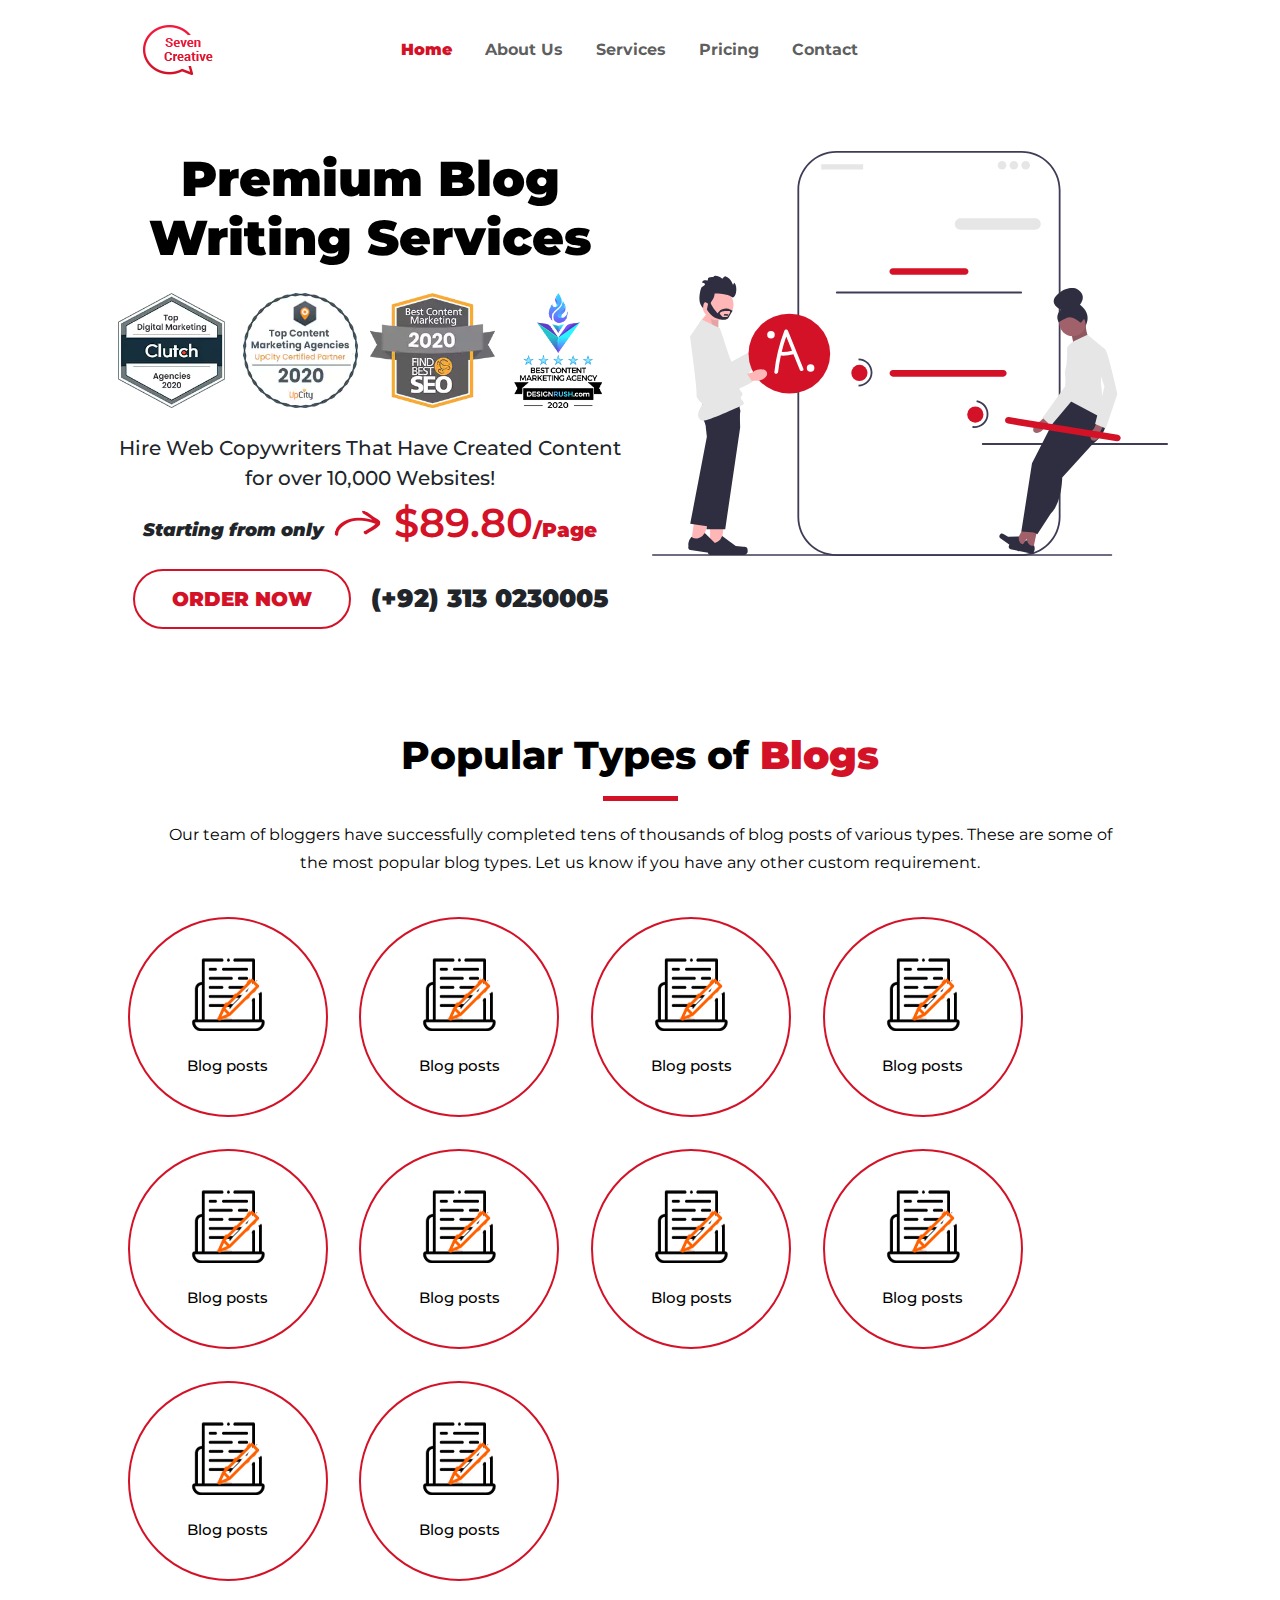
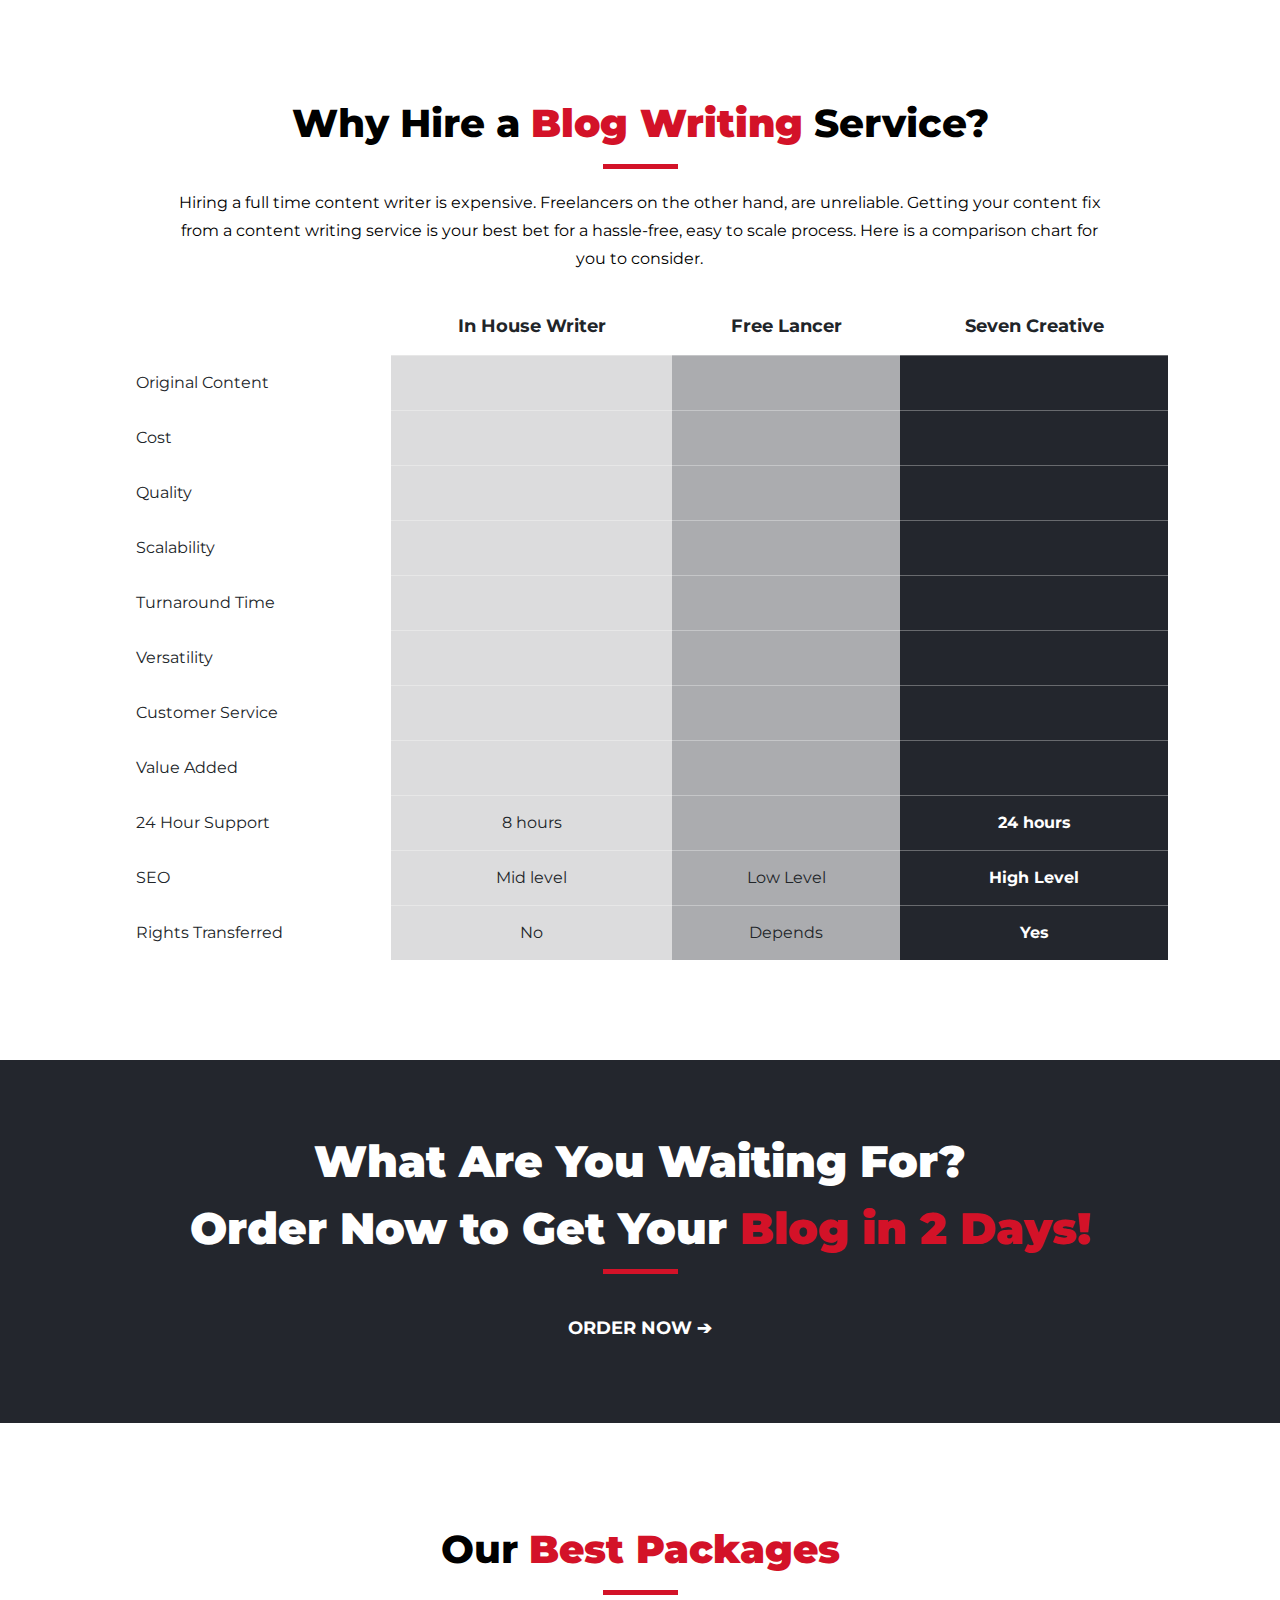
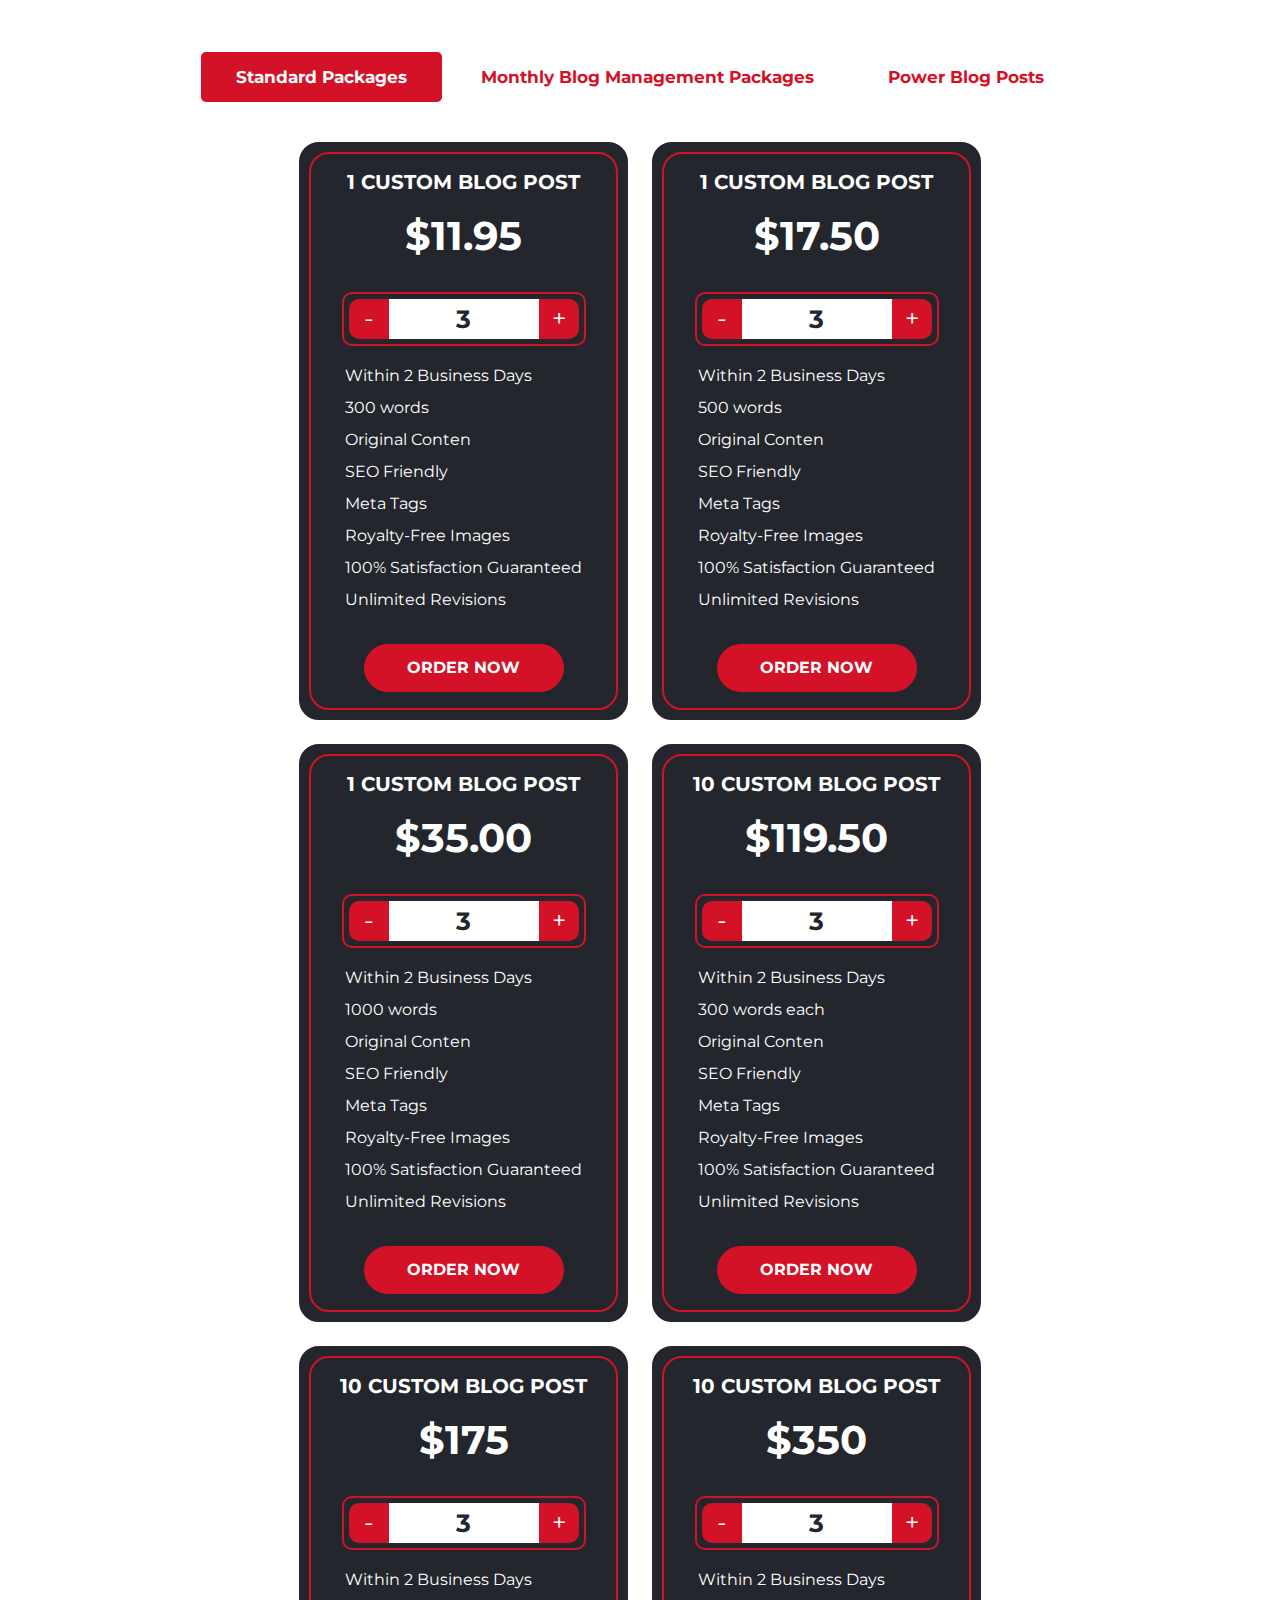
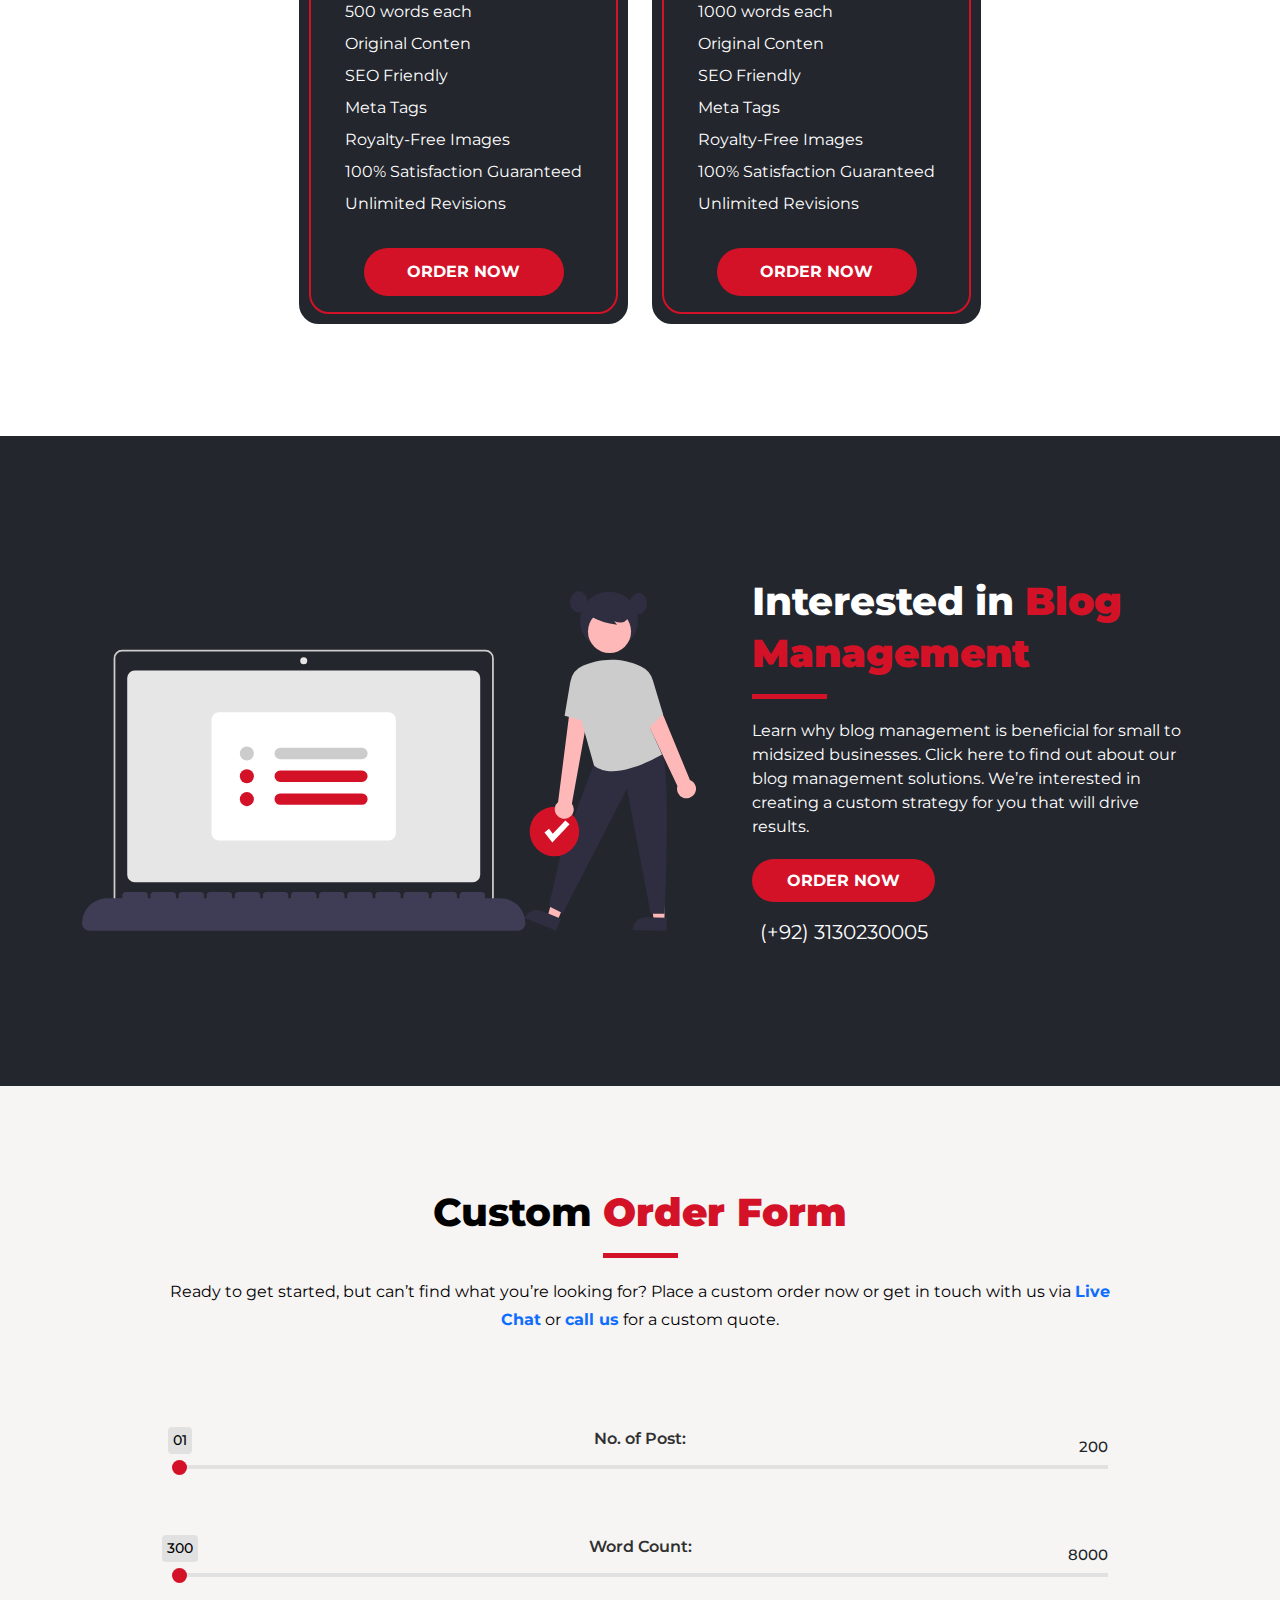
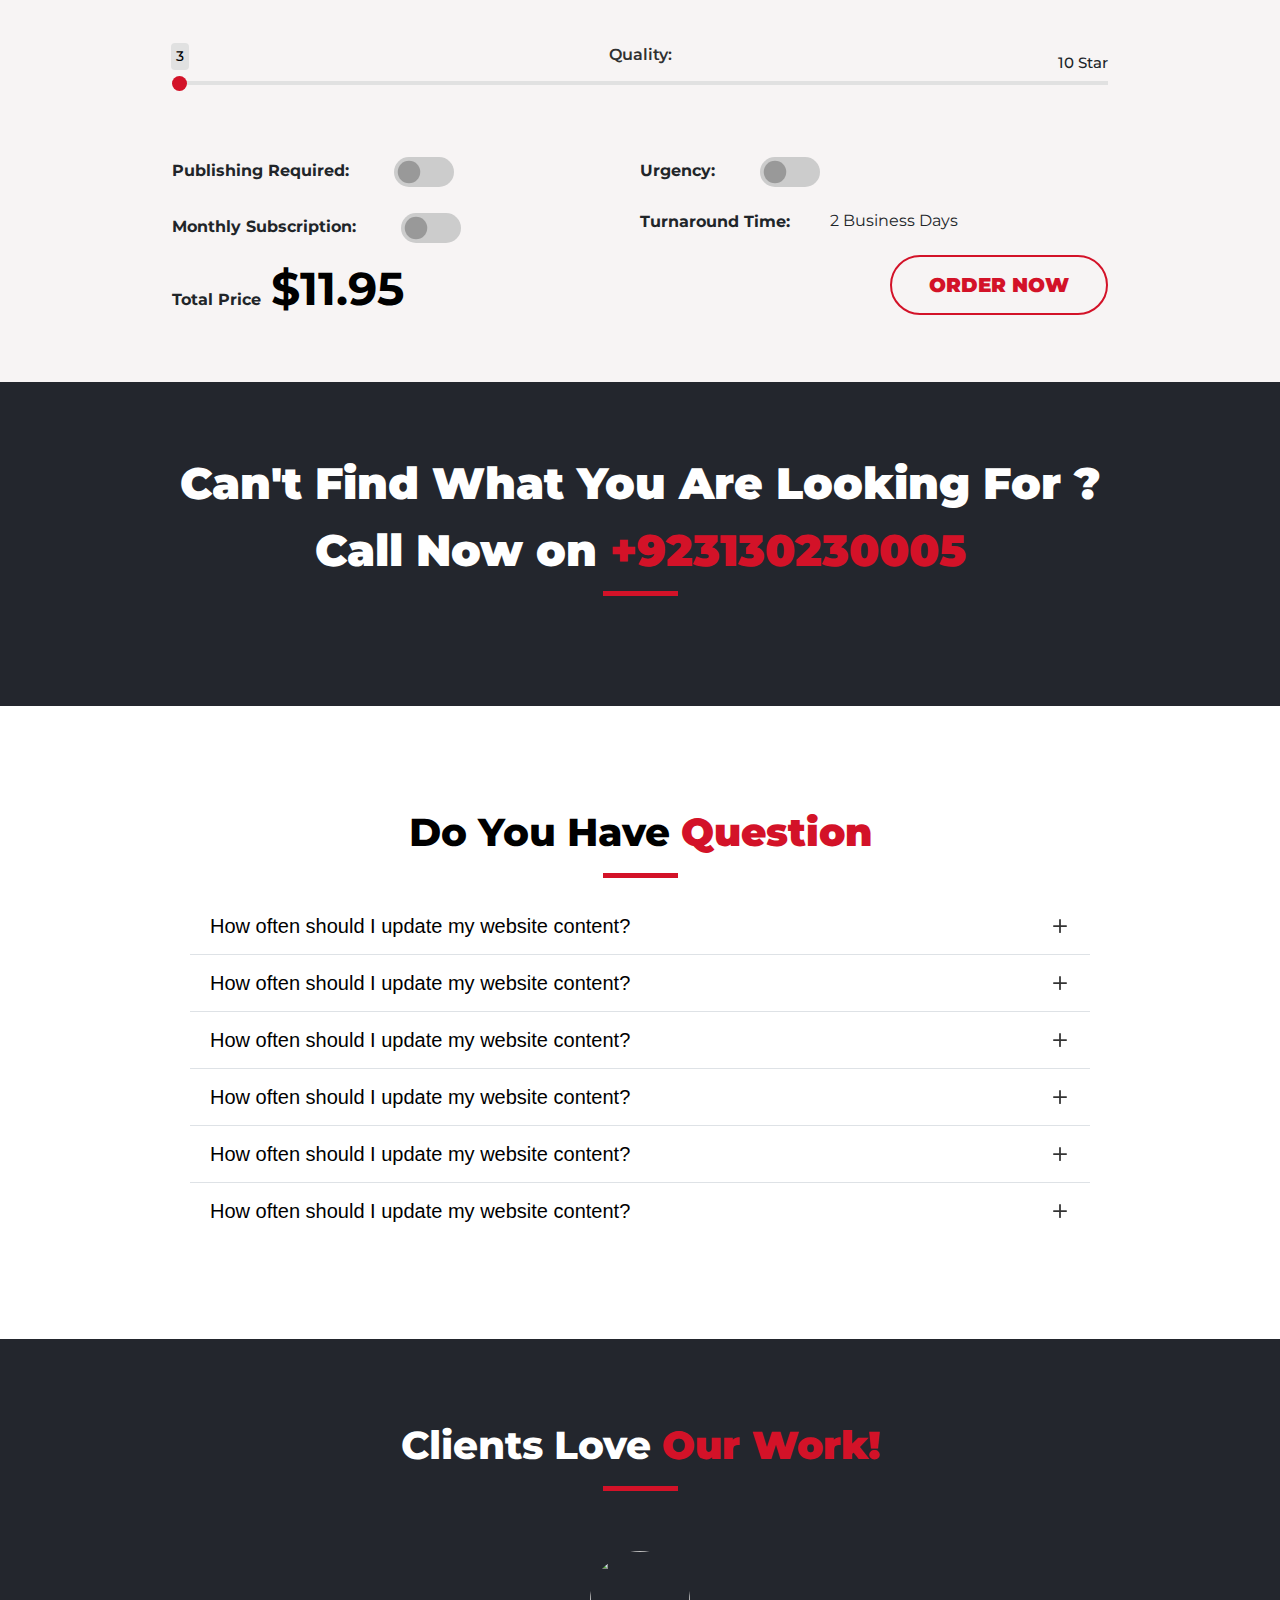
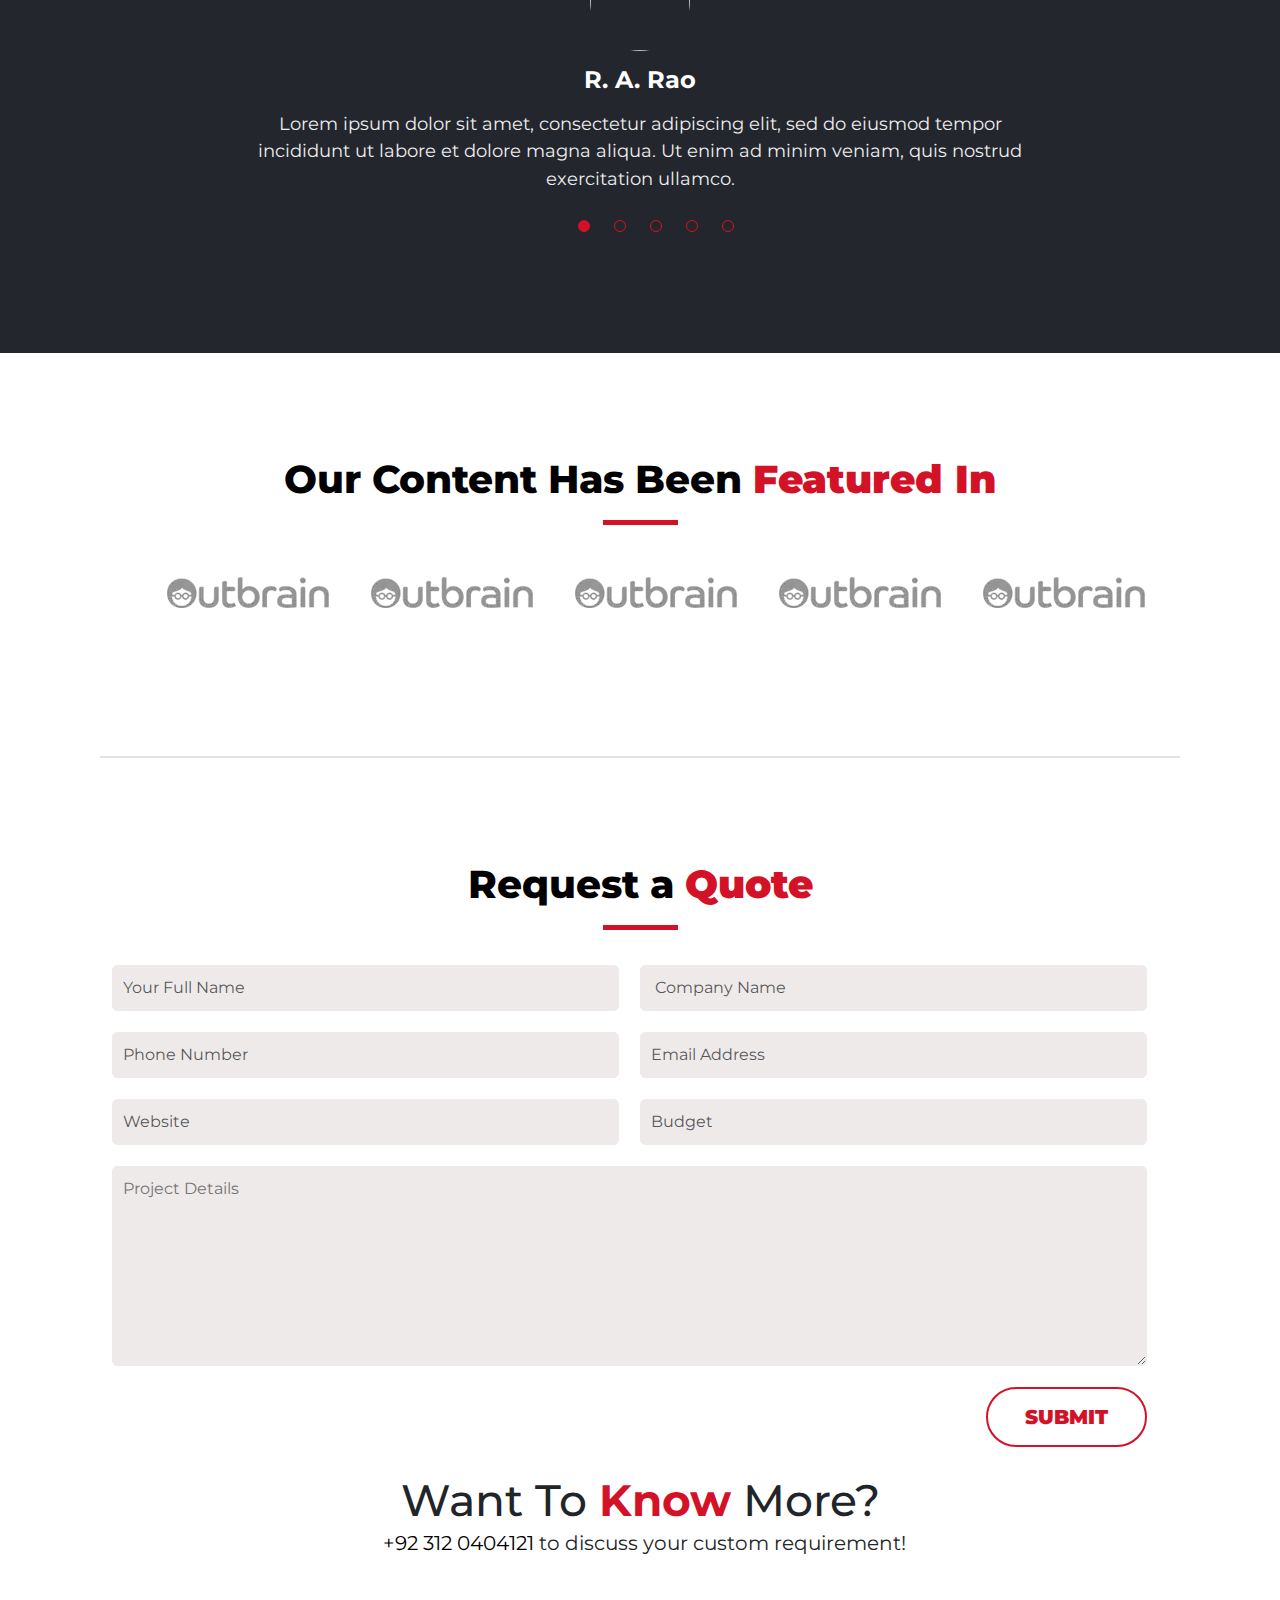
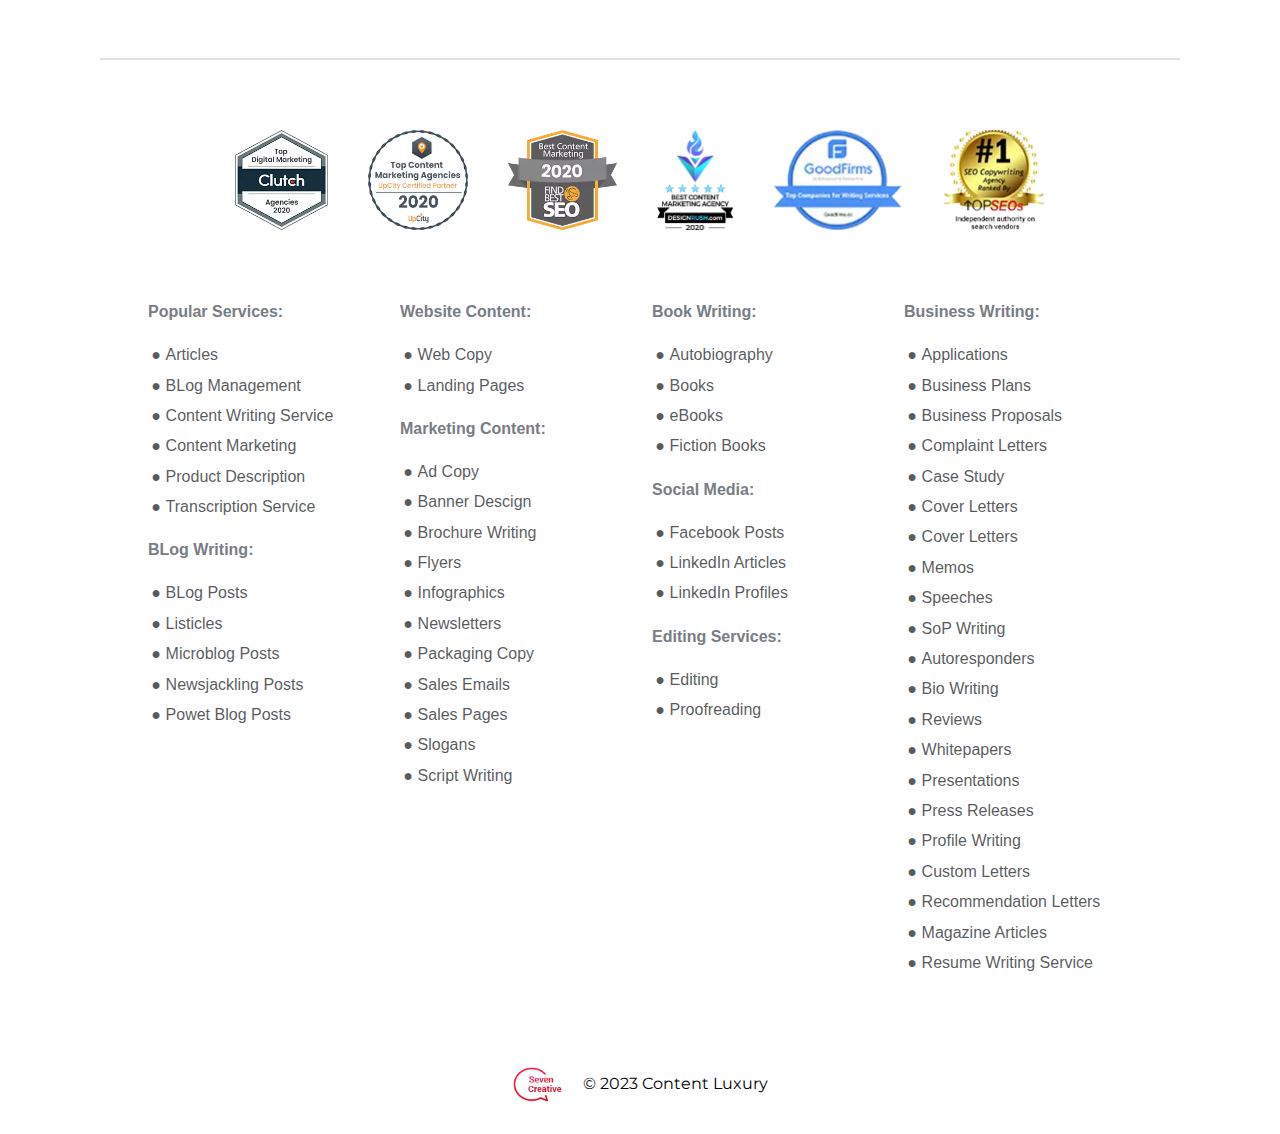
==== blog.html @ dce4eb1a "initial" ====
<!DOCTYPE html>
<html lang="en">

<head>
  <title>Premium Blog Writing Services</title>
  <meta charset="utf-8">
  <meta http-equiv="X-UA-Compatible" content="IE=edge,chrome=1">
  <meta name="viewport" content="width=device-width, initial-scale=1">
  <link href='https://fonts.googleapis.com/css?family=Montserrat' rel='stylesheet'>
  <link href="http://www.jqueryscript.net/css/jquerysctipttop.css" rel="stylesheet" type="text/css">
  <link href="https://cdn.jsdelivr.net/npm/bootstrap@5.2.3/dist/css/bootstrap.min.css" rel="stylesheet">
  <link rel="stylesheet" href="https://cdnjs.cloudflare.com/ajax/libs/font-awesome/6.2.1/css/all.min.css"
    integrity="sha512-MV7K8+y+gLIBoVD59lQIYicR65iaqukzvf/nwasF0nqhPay5w/9lJmVM2hMDcnK1OnMGCdVK+iQrJ7lzPJQd1w=="
    crossorigin="anonymous" referrerpolicy="no-referrer" />
  <link rel="stylesheet" href="https://cdnjs.cloudflare.com/ajax/libs/splidejs/4.1.4/css/themes/splide-default.min.css"
    integrity="sha512-KhFXpe+VJEu5HYbJyKQs9VvwGB+jQepqb4ZnlhUF/jQGxYJcjdxOTf6cr445hOc791FFLs18DKVpfrQnONOB1g=="
    crossorigin="anonymous" referrerpolicy="no-referrer" />
  <link rel="stylesheet" href="css/style.css">
  <link rel="stylesheet" href="css/blog.css">



</head>

<body>

  <!-- Navigation -->
  <nav class="navbar navbar-expand-lg custom_nav" id="navbarMain">
    <div class="container">

      <!-- logo -->
      <a class="navbar-brand" href="#"><img src="img/logo.png" alt=""></a>
      <!-- logo -->
      <!-- link navigation -->
      <ul class="navbar-nav ms-auto nav-l">
        <li class="nav-item">
          <a class="nav-link active" aria-current="page" href="#"><span>Home</span></a>
        </li>
        <li class="nav-item">
          <a class="nav-link" href="#">About Us</a>
        </li>
        <li class="nav-item">
          <a class="nav-link" href="#">Services</a>
        </li>
        <li class="nav-item">
          <a class="nav-link" href="#">Pricing</a>
        </li>
        <li class="nav-item">
          <a class="nav-link" href="#">Contact</a>
        </li>

      </ul>
      <!-- link navigation -->
      <!-- Widgets -->
      <div class="widgets ms-auto">
        <div class="wi-icons">
          <a class="nav-link p-1" href="" target="blank"><i class="fab fa-facebook-f widgets-icon"></i></a>
          <a class="nav-link p-1" href="" target="blank"><i class="fab fa-twitter widgets-icon"></i></a>
          <a class="nav-link p-1" href="" target="blank"><i class="fab fa-dribbble widgets-icon"></i></a>
        </div>
      </div>

      <!-- Widgets -->

    </div>
  </nav>
  <!-- Navigation -->
  <div class="spacer-h50"></div>
  <!-- Section-1 -->
  <section class="hero">
    <div class="container">
      <div class="row">
        <div class="col-lg-6">
          <div class="hero_wrapper">

            <div class="hero_title text-center">
              <h1>Premium Blog Writing Services</h1>
            </div>
            <!-- <div class="divider mx-auto"></div> -->
            <ul id="awards_block">
              <li><a href="#"><img src="img/awards/award-01.webp" alt=""></a></li>
              <li><a href="#"><img src="img/awards/award-02.webp" alt=""></a></li>
              <li><a href="#"><img src="img/awards/award-03.webp" alt=""></a></li>
              <li><a href="#"><img src="img/awards/award-04.png" alt=""></a></li>

            </ul>
            <div class="hero_text text-center"><span>Hire Web Copywriters That Have Created Content for over 10,000
                Websites!</span></div>
            <div class="price_wrapper"><span><i>Starting from only</i></span>
              <p class="price">$89.80<span>/Page</span></p>
            </div>
            <div class="button_wrapper ">
              <a href="#" class="button">Order now</a>
              <div class="contact_wrapper"><i class="fa-solid fa-phone"></i><span> (+92) 313 0230005</span></div>
            </div>


          </div>
        </div>



        <div class="col-lg-6"><img src="img/blog/blogging.svg" width="100%" alt=""></div>
      </div>
    </div>
    </div>

  </section>
  <!-- Section-1 -->
  <div class="spacer-h100"></div>
  <!-- Section-2 -->
  <section class="blogs_types_list">
    <div class="blogs_types_list">
      <!-- title -->
      <div class="title_wrapper">
        <h2 class="theme_title center">
          Popular Types of <span>Blogs</span>
        </h2>
        <div class="title_desc text-center">
          <p>Our team of bloggers have successfully completed tens of thousands of blog posts of various types. These
            are some of the most popular blog types. Let us know if you have any other custom requirement.</p>
        </div>
      </div>
      <!-- title -->
      <div class="container">
        <!-- Blog-types -->
        <ul class="blog_type">
          <li class="blog_content">
            <a href=""><img src="img/blog-type-1.png" width="86" height="86">
              <h6>Blog posts</h6>
            </a>
          </li>
          <li class="blog_content">
            <a href=""><img src="img/blog-type-1.png" width="86" height="86">
              <h6>Blog posts</h6>
            </a>
          </li>
          <li class="blog_content">
            <a href=""><img src="img/blog-type-1.png" width="86" height="86">
              <h6>Blog posts</h6>
            </a>
          </li>
          <li class="blog_content">
            <a href=""><img src="img/blog-type-1.png" width="86" height="86">
              <h6>Blog posts</h6>
            </a>
          </li>
          <li class="blog_content">
            <a href=""><img src="img/blog-type-1.png" width="86" height="86">
              <h6>Blog posts</h6>
            </a>
          </li>
          <li class="blog_content">
            <a href=""><img src="img/blog-type-1.png" width="86" height="86">
              <h6>Blog posts</h6>
            </a>
          </li>
          <li class="blog_content">
            <a href=""><img src="img/blog-type-1.png" width="86" height="86">
              <h6>Blog posts</h6>
            </a>
          </li>
          <li class="blog_content">
            <a href=""><img src="img/blog-type-1.png" width="86" height="86">
              <h6>Blog posts</h6>
            </a>
          </li>
          <li class="blog_content">
            <a href=""><img src="img/blog-type-1.png" width="86" height="86">
              <h6>Blog posts</h6>
            </a>
          </li>
          <li class="blog_content">
            <a href=""><img src="img/blog-type-1.png" width="86" height="86">
              <h6>Blog posts</h6>
            </a>
          </li>
          <div class="clear_fix"></div>
        </ul>

        <!-- Blog-types -->
      </div>

    </div>
  </section>
  <!-- Section-2 -->
  <div class="spacer-h100"></div>
  <!-- section-3 -->
  <section class="Blog_writing">
    <div class="container">
      <div class="row">
        <!-- title -->
        <div class="title_wrapper">
          <h2 class="theme_title center">
            Why Hire a <span>Blog Writing</span> Service?
          </h2>
          <div class="title_desc text-center">
            <p>Hiring a full time content writer is expensive. Freelancers on the other hand, are unreliable. Getting
              your content fix from a content writing service is your best bet for a hassle-free, easy to scale process.
              Here is a comparison chart for you to consider.</p>
          </div>
        </div>
        <!-- title -->
        <div class="table_cbp">
          <div class="main table-responsive">
            <table class="price-table">
              <tbody>
                <tr>
                  <td><a href="#" class="price-table-help"> </td>
                  <td class="header">In House Writer</td>
                  <td class="header">Free Lancer</td>
                  <td class="header">Seven Creative</td>
                </tr>
                <tr>
                  <td><a href="#" class="price-table-help"><i class="far fa-fw fa-question-circle"></i></a> Original
                    Content</td>
                  <td class="color_1"><i class="fa-solid fa-magnifying-glass"></i></td>
                  <td class="color_2"><i class="fa-solid fa-magnifying-glass"></i></td>
                  <td class="color_3"><i class="fa-solid fa-magnifying-glass thm_clr"></i></td>
                </tr>
                <tr>
                  <td><a href="#" class="price-table-help"><i class="far fa-fw fa-question-circle"></i></a> Cost</td>
                  <td class="color_1"><i class="fa-solid fa-dollar-sign"></i><i class="fa-solid fa-dollar-sign"></i><i
                      class="fa-solid fa-dollar-sign"></i></td>
                  <td class="color_2"><i class="fa-solid fa-dollar-sign"></i><i class="fa-solid fa-dollar-sign"></i>
                  </td>
                  <td class="color_3"><i class="fa-solid fa-dollar-sign thm_clr"></i></td>
                </tr>
                <tr>
                  <td><a href="#" class="price-table-help"><i class="far fa-fw fa-question-circle"></i></a> Quality
                  </td>
                  <td class="color_1"><i class="fa-solid fa-star"></i> <i class="fa-solid fa-star"></i> <i
                      class="fa-solid fa-star"></i></td>
                  <td class="color_2"><i class="fa-solid fa-star"></i> <i class="fa-solid fa-star"></i></td>
                  <td class="color_3"><i class="fa-solid fa-star thm_clr"></i> <i class="fa-solid fa-star thm_clr"></i>
                    <i class="fa-solid fa-star thm_clr"></i> <i class="fa-solid fa-star thm_clr"></i> <i
                      class="fa-solid fa-star thm_clr"></i>
                  </td>
                </tr>
                <tr>
                  <td><a href="#" class="price-table-help"><i class="far fa-fw fa-question-circle"></i></a> Scalability
                  </td>
                  <td class="color_1"><i class="fa-solid fa-clock"></i></td>
                  <td class="color_2"><i class="fa-solid fa-clock"></i> <i class="fa-solid fa-clock"></i></td>
                  <td class="color_3"><i class="fa-solid fa-clock thm_clr"></i> <i
                      class="fa-solid fa-clock thm_clr"></i> <i class="fa-solid fa-clock thm_clr"></i> </td>
                </tr>
                <tr>
                  <td><a href="#" class="price-table-help"><i class="far fa-fw fa-question-circle"></i></a> Turnaround
                    Time</td>
                  <td class="color_1"><i class="fas fa-times"></i></td>
                  <td class="color_2"><i class="fas fa-check"></i></td>
                  <td class="color_3"><i class="fas fa-check thm_clr"></i></td>
                </tr>
                <tr>
                  <td><a href="#" class="price-table-help"><i class="far fa-fw fa-question-circle"></i></a> Versatility
                  </td>
                  <td class="color_1"><i class="fas fa-times"></i></td>
                  <td class="color_2"><i class="fa-solid fa-face-smile"></i></td>
                  <td class="color_3"><i class="fa-solid fa-face-smile thm_clr"></i> <i
                      class="fa-solid fa-face-smile thm_clr"></i></td>
                </tr>
                <tr>
                  <td><a href="#" class="price-table-help"><i class="far fa-fw fa-question-circle"></i></a> Customer
                    Service </td>
                  <td class="color_1"><i class="fas fa-times"></i></td>
                  <td class="color_2"><i class="fas fa-times"></i></td>
                  <td class="color_3"><i class="fas fa-check thm_clr"></i></td>
                </tr>
                <tr>
                  <td><a href="#" class="price-table-help"><i class="far fa-fw fa-question-circle"></i></a> Value Added
                  </td>
                  <td class="color_1"><i class="fas fa-times"></i></td>
                  <td class="color_2"><i class="fas fa-times"></i></td>
                  <td class="color_3"><i class="fas fa-check thm_clr"></i></td>
                </tr>
                <tr>
                  <td><a href="#" class="price-table-help"><i class="far fa-fw fa-question-circle"></i></a> 24 Hour
                    Support </td>
                  <td class="color_1">8 hours</td>
                  <td class="color_2"><i class="fas fa-times"></i></td>
                  <td class="color_3"><span class="thm_clr">24 hours</span></td>
                </tr>
                <tr>
                  <td><a href="#" class="price-table-help"><i class="far fa-fw fa-question-circle"></i></a> SEO </td>
                  <td class="color_1">Mid level</td>
                  <td class="color_2">Low Level</td>
                  <td class="color_3"><span class="thm_clr">High Level</span></td>
                </tr>
                <tr>
                  <td><a href="#" class="price-table-help"><i class="far fa-fw fa-question-circle"></i></a> Rights
                    Transferred </td>
                  <td class="color_1">No</td>
                  <td class="color_2">Depends</td>
                  <td class="color_3"><span class="thm_clr">Yes</span></td>
                </tr>

              </tbody>
            </table>
          </div>
        </div>
      </div>
  </section>
  <!-- section-3 -->
  <div class="spacer-h100"></div>
  <!-- Banner -->
  <div class="banner">
    <div class="container">
      <div class="text-center">
        <h2 class="center white" style="margin-bottom:15px;">What Are You Waiting For?</h2>
        <!-- title -->
        <div class="title_wrapper">
          <h2 class="theme_title center">
            Order Now to Get Your <span>Blog in 2 Days!</span>
          </h2>
        </div>
        <!-- title -->
        <a href="#" class="btn">Order Now ➔</a>
      </div>
    </div>
  </div>
  <!-- Banner -->
  <div class="spacer-h100"></div>
  <!-- Section-4 -->
  <section class="packages_info">
    <div class="container">
      <!-- title -->
      <div class="title_wrapper">
        <h2 class="theme_title center">
          Our <span>Best Packages</span>
        </h2>
      </div>
      <!-- title -->
      <div class="spacer-h50"></div>
      <div class="tab-container">
        <div class="tab-menu">
          <ul>
            <li><a href="javascript:void(0)" class="tab-a active-a" data-id="tab1">Standard Packages</a></li>
            <li><a href="javascript:void(0)" class="tab-a" data-id="tab2">Monthly Blog Management Packages</a></li>
            <li><a href="javascript:void(0)" class="tab-a" data-id="tab3">Power Blog Posts</a></li>
          </ul>
        </div><!--end of tab-menu-->
        <div class="tab tab-active" data-id="tab1">
          <div class="pricing_wrapper">
            <div class="pricing">
              <div class="plan">
                <div class="border_wrap">
                  <h2>1 Custom Blog Post</h2>
                  <div class="price">$11.95</div>
                  <div class="input-group">
                    <div class="main_wrapper">
                      <div class="content_wrapper">
                        <input type="button" class="minus" value="-" />
                        <input type="text" name="number" value="3" maxlength="2" max="5" size="1" id="number" />
                        <input type="button" class="plus" value="+" />
                      </div>
                    </div>
                  </div>
                  <ul class="features">
                    <li><i class="fa fa-check-circle cusc"></i> <span>Within 2 Business Days</span></li>
                    <li><i class="fa fa-check-circle cusc"></i> <span class="words">300 words</span></li>
                    <li><i class="fa fa-check-circle cusc"></i> <span>Original Conten</span></li>
                    <li><i class="fa fa-check-circle cusc"></i> <span>SEO Friendly</span></li>
                    <li><i class="fa fa-check-circle cusc"></i> <span>Meta Tags</span></li>
                    <li><i class="fa fa-check-circle cusc"></i> <span>Royalty-Free Images</span></li>
                    <li><i class="fa fa-check-circle cusc"></i> <span>100% Satisfaction Guaranteed</span></li>
                    <li><i class="fa fa-check-circle cusc"></i> <span>Unlimited Revisions</span></li>

                  </ul>

                  <a href="#"><button class="table_button">Order Now</button></a>
                </div>
              </div>
              <div class="plan">
                <div class="border_wrap">
                  <h2>1 Custom Blog Post</h2>
                  <div class="price">$17.50</div>
                  <div class="input-group">
                    <div class="main_wrapper">
                      <div class="content_wrapper">
                        <input type="button" class="minus" value="-" />
                        <input type="text" name="number" value="3" maxlength="2" max="5" size="1" id="number" />
                        <input type="button" class="plus" value="+" />
                      </div>
                    </div>
                  </div>
                  <ul class="features">
                    <li><i class="fa fa-check-circle cusc"></i> <span>Within 2 Business Days</span></li>
                    <li><i class="fa fa-check-circle cusc"></i> <span class="words">500 words</span></li>
                    <li><i class="fa fa-check-circle cusc"></i> <span>Original Conten</span></li>
                    <li><i class="fa fa-check-circle cusc"></i> <span>SEO Friendly</span></li>
                    <li><i class="fa fa-check-circle cusc"></i> <span>Meta Tags</span></li>
                    <li><i class="fa fa-check-circle cusc"></i> <span>Royalty-Free Images</span></li>
                    <li><i class="fa fa-check-circle cusc"></i> <span>100% Satisfaction Guaranteed</span></li>
                    <li><i class="fa fa-check-circle cusc"></i> <span>Unlimited Revisions</span></li>

                  </ul>

                  <a href="#"><button class="table_button">Order Now</button></a>
                </div>
              </div>
              <div class="plan">
                <div class="border_wrap">
                  <h2>1 Custom Blog Post</h2>
                  <div class="price">$35.00</div>
                  <div class="input-group">
                    <div class="main_wrapper">
                      <div class="content_wrapper">
                        <input type="button" class="minus" value="-" />
                        <input type="text" name="number" value="3" maxlength="2" max="5" size="1" id="number" />
                        <input type="button" class="plus" value="+" />
                      </div>
                    </div>
                  </div>
                  <ul class="features">
                    <li><i class="fa fa-check-circle cusc"></i> <span>Within 2 Business Days</span></li>
                    <li><i class="fa fa-check-circle cusc"></i> <span class="words">1000 words</span></li>
                    <li><i class="fa fa-check-circle cusc"></i> <span>Original Conten</span></li>
                    <li><i class="fa fa-check-circle cusc"></i> <span>SEO Friendly</span></li>
                    <li><i class="fa fa-check-circle cusc"></i> <span>Meta Tags</span></li>
                    <li><i class="fa fa-check-circle cusc"></i> <span>Royalty-Free Images</span></li>
                    <li><i class="fa fa-check-circle cusc"></i> <span>100% Satisfaction Guaranteed</span></li>
                    <li><i class="fa fa-check-circle cusc"></i> <span>Unlimited Revisions</span></li>

                  </ul>

                  <a href="#"><button class="table_button">Order Now</button></a>
                </div>
              </div>
              <div class="plan">
                <div class="border_wrap">
                  <h2>10 Custom Blog Post</h2>
                  <div class="price">$119.50</div>
                  <div class="input-group">
                    <div class="main_wrapper">
                      <div class="content_wrapper">
                        <input type="button" class="minus" value="-" />
                        <input type="text" name="number" value="3" maxlength="2" max="5" size="1" id="number" />
                        <input type="button" class="plus" value="+" />
                      </div>
                    </div>
                  </div>
                  <ul class="features">
                    <li><i class="fa fa-check-circle cusc"></i> <span>Within 2 Business Days</span></li>
                    <li><i class="fa fa-check-circle cusc"></i> <span class="words">300 words each</span></li>
                    <li><i class="fa fa-check-circle cusc"></i> <span>Original Conten</span></li>
                    <li><i class="fa fa-check-circle cusc"></i> <span>SEO Friendly</span></li>
                    <li><i class="fa fa-check-circle cusc"></i> <span>Meta Tags</span></li>
                    <li><i class="fa fa-check-circle cusc"></i> <span>Royalty-Free Images</span></li>
                    <li><i class="fa fa-check-circle cusc"></i> <span>100% Satisfaction Guaranteed</span></li>
                    <li><i class="fa fa-check-circle cusc"></i> <span>Unlimited Revisions</span></li>

                  </ul>

                  <a href="#"><button class="table_button">Order Now</button></a>
                </div>
              </div>
              <div class="plan">
                <div class="border_wrap">
                  <h2>10 Custom Blog Post</h2>
                  <div class="price">$175</div>
                  <div class="input-group">
                    <div class="main_wrapper">
                      <div class="content_wrapper">
                        <input type="button" class="minus" value="-" />
                        <input type="text" name="number" value="3" maxlength="2" max="5" size="1" id="number" />
                        <input type="button" class="plus" value="+" />
                      </div>
                    </div>
                  </div>
                  <ul class="features">
                    <li><i class="fa fa-check-circle cusc"></i> <span>Within 2 Business Days</span></li>
                    <li><i class="fa fa-check-circle cusc"></i> <span class="words">500 words each</span></li>
                    <li><i class="fa fa-check-circle cusc"></i> <span>Original Conten</span></li>
                    <li><i class="fa fa-check-circle cusc"></i> <span>SEO Friendly</span></li>
                    <li><i class="fa fa-check-circle cusc"></i> <span>Meta Tags</span></li>
                    <li><i class="fa fa-check-circle cusc"></i> <span>Royalty-Free Images</span></li>
                    <li><i class="fa fa-check-circle cusc"></i> <span>100% Satisfaction Guaranteed</span></li>
                    <li><i class="fa fa-check-circle cusc"></i> <span>Unlimited Revisions</span></li>

                  </ul>

                  <a href="#"><button class="table_button">Order Now</button></a>
                </div>
              </div>
              <div class="plan">
                <div class="border_wrap">
                  <h2>10 Custom Blog Post</h2>
                  <div class="price">$350</div>
                  <div class="input-group">
                    <div class="main_wrapper">
                      <div class="content_wrapper">
                        <input type="button" class="minus" value="-" />
                        <input type="text" name="number" value="3" maxlength="2" max="5" size="1" id="number" />
                        <input type="button" class="plus" value="+" />
                      </div>
                    </div>
                  </div>
                  <ul class="features">
                    <li><i class="fa fa-check-circle cusc"></i> <span>Within 2 Business Days</span></li>
                    <li><i class="fa fa-check-circle cusc"></i> <span class="words">1000 words each</span></li>
                    <li><i class="fa fa-check-circle cusc"></i> <span>Original Conten</span></li>
                    <li><i class="fa fa-check-circle cusc"></i> <span>SEO Friendly</span></li>
                    <li><i class="fa fa-check-circle cusc"></i> <span>Meta Tags</span></li>
                    <li><i class="fa fa-check-circle cusc"></i> <span>Royalty-Free Images</span></li>
                    <li><i class="fa fa-check-circle cusc"></i> <span>100% Satisfaction Guaranteed</span></li>
                    <li><i class="fa fa-check-circle cusc"></i> <span>Unlimited Revisions</span></li>

                  </ul>

                  <a href="#"><button class="table_button">Order Now</button></a>
                </div>
              </div>
            </div>
          </div>

        </div><!--end of tab one-->

        <div class="tab" data-id="tab2">
          <div class="pricing_wrapper">
            <div class="pricing">
              <div class="plan">
                <div class="border_wrap">
                  <h2>Basic Blogging</h2>
                  <div class="price">$350</div>
                  <div class="info" style="width: 290px;">
                    <p>This is a great solution for businesses that want high quality content for their blog and social
                      media.</p>
                  </div>
                  <ul class="features">
                    <li><i class="fa fa-check-circle cusc"></i> <span>1 Power Blog Per Month</span></li>
                    <li><i class="fa fa-check-circle cusc"></i> <span>1 Skyscraper Blog per Month</span></li>
                    <li><i class="fa fa-check-circle cusc"></i> <span>2 Social Media Posts Per Month</span></li>
                    <li><i class="fa fa-check-circle cusc"></i> <span>7 Star Quality Content</span></li>
                    <li><i class="fa fa-check-circle cusc"></i> <span>Keyword Research</span></li>
                    <li><i class="fa fa-check-circle cusc"></i> <span>Meta Tags</span></li>
                    <li><i class="fa fa-check-circle cusc"></i> <span>Blog Calendar</span></li>
                    <li><i class="fa fa-check-circle cusc"></i> <span>Royalty Free Images</span></li>
                    <li><i class="fa fa-check-circle cusc"></i> <span>Blog Publishing</span></li>
                    <li><i class="fa fa-check-circle cusc"></i> <span>Linkbuilding</span></li>
                    <li><i class="fa fa-check-circle cusc"></i> <span>Monthly Reports</span></li>
                    <li><i class="fa fa-check-circle cusc"></i> <span>Unlimited Revisions</span></li>

                  </ul>

                  <a href="#"><button class="table_button">Order Now</button></a>
                </div>
              </div>
              <div class="plan">
                <div class="border_wrap">
                  <h2>Advanced Blogging</h2>
                  <div class="price">$650</div>
                  <div class="info" style="width: 290px;">
                    <p style="margin-bottom: 40px;">This is perfect for small to mid-sized businesses that want value
                      for money</p>
                  </div>
                  <ul class="features">
                    <li><i class="fa fa-check-circle cusc"></i> <span>2 Power Blog Per Month</span></li>
                    <li><i class="fa fa-check-circle cusc"></i> <span>2 Skyscraper Blog per Month</span></li>
                    <li><i class="fa fa-check-circle cusc"></i> <span>4 Social Media Posts Per Month</span></li>
                    <li><i class="fa fa-check-circle cusc"></i> <span>7 Star Quality Content</span></li>
                    <li><i class="fa fa-check-circle cusc"></i> <span>Keyword Research</span></li>
                    <li><i class="fa fa-check-circle cusc"></i> <span>Meta Tags</span></li>
                    <li><i class="fa fa-check-circle cusc"></i> <span>Blog Calendar</span></li>
                    <li><i class="fa fa-check-circle cusc"></i> <span>Royalty Free Images</span></li>
                    <li><i class="fa fa-check-circle cusc"></i> <span>Blog Publishing</span></li>
                    <li><i class="fa fa-check-circle cusc"></i> <span>Linkbuilding</span></li>
                    <li><i class="fa fa-check-circle cusc"></i> <span>Monthly Reports</span></li>
                    <li><i class="fa fa-check-circle cusc"></i> <span>Unlimited Revisions</span></li>

                  </ul>

                  <a href="#"><button class="table_button">Order Now</button></a>
                </div>
              </div>
              <div class="plan">
                <div class="border_wrap">
                  <h2>Basic Blogging</h2>
                  <div class="price">$350</div>
                  <div class="info" style="width: 290px;">
                    <p style="margin-bottom: 40px;">Recommended solution for businesses that want BIG impact from
                      blogging.</p>
                  </div>
                  <ul class="features">
                    <li><i class="fa fa-check-circle cusc"></i> <span>6 Power Blog Per Month</span></li>
                    <li><i class="fa fa-check-circle cusc"></i> <span>6 Skyscraper Blog per Month</span></li>
                    <li><i class="fa fa-check-circle cusc"></i> <span>12 Social Media Posts Per Month</span></li>
                    <li><i class="fa fa-check-circle cusc"></i> <span>7 Star Quality Content</span></li>
                    <li><i class="fa fa-check-circle cusc"></i> <span>Keyword Research</span></li>
                    <li><i class="fa fa-check-circle cusc"></i> <span>Meta Tags</span></li>
                    <li><i class="fa fa-check-circle cusc"></i> <span>Blog Calendar</span></li>
                    <li><i class="fa fa-check-circle cusc"></i> <span>Royalty Free Images</span></li>
                    <li><i class="fa fa-check-circle cusc"></i> <span>Blog Publishing</span></li>
                    <li><i class="fa fa-check-circle cusc"></i> <span>Linkbuilding</span></li>
                    <li><i class="fa fa-check-circle cusc"></i> <span>Monthly Reports</span></li>
                    <li><i class="fa fa-check-circle cusc"></i> <span>Unlimited Revisions</span></li>

                  </ul>

                  <a href="#"><button class="table_button">Order Now</button></a>
                </div>
              </div>

            </div>


          </div>
        </div><!--end of tab two-->
        <div class="tab" data-id="tab3">
          <div class="pricing_wrapper">
            <div class="pricing">
              <div class="plan">
                <div class="border_wrap">
                  <h2>1 Power Posts / MO</h2>
                  <div class="price">$78.75<span style="font-size: 20px;"> /MO</span></div>
                  <div class="input-group">
                    <div class="main_wrapper">
                      <div class="content_wrapper">
                        <input type="button" class="minus minus-power" value="-" />
                        <input type="text" name="number" value="3" maxlength="2" max="5" size="1" id="number" />
                        <input type="button" class="plus-power" value="+" />
                      </div>
                    </div>
                  </div>
                  <ul class="features">
                    <li><i class="fa fa-check-circle cusc"></i> <span>Within 2 Business Days</span></li>
                    <li><i class="fa fa-check-circle cusc"></i> <span class="words">2500 words</span></li>
                    <li><i class="fa fa-check-circle cusc"></i> <span>Original Conten</span></li>
                    <li><i class="fa fa-check-circle cusc"></i> <span>SEO Friendly</span></li>
                    <li><i class="fa fa-check-circle cusc"></i> <span>Meta Tags</span></li>
                    <li><i class="fa fa-check-circle cusc"></i> <span>Royalty-Free Images</span></li>
                    <li><i class="fa fa-check-circle cusc"></i> <span>100% Satisfaction Guaranteed</span></li>
                    <li><i class="fa fa-check-circle cusc"></i> <span>Unlimited Revisions</span></li>

                  </ul>

                  <a href="#"><button class="table_button">Order Now</button></a>
                </div>
              </div>
              <div class="plan">
                <div class="border_wrap">
                  <h2>2 Power Posts / MO</h2>
                  <div class="price">$175.50<span style="font-size: 20px;"> /MO</span></div>
                  <div class="input-group">
                    <div class="main_wrapper">
                      <div class="content_wrapper">
                        <input type="button" class="minus minus-power" value="-" />
                        <input type="text" name="number" value="3" maxlength="2" max="5" size="1" id="number" />
                        <input type="button" class="plus-power" value="+" />
                      </div>
                    </div>
                  </div>
                  <ul class="features">
                    <li><i class="fa fa-check-circle cusc"></i> <span>Within 2 Business Days</span></li>
                    <li><i class="fa fa-check-circle cusc"></i> <span class="words">2500 words words</span></li>
                    <li><i class="fa fa-check-circle cusc"></i> <span>Original Conten</span></li>
                    <li><i class="fa fa-check-circle cusc"></i> <span>SEO Friendly</span></li>
                    <li><i class="fa fa-check-circle cusc"></i> <span>Meta Tags</span></li>
                    <li><i class="fa fa-check-circle cusc"></i> <span>Royalty-Free Images</span></li>
                    <li><i class="fa fa-check-circle cusc"></i> <span>100% Satisfaction Guaranteed</span></li>
                    <li><i class="fa fa-check-circle cusc"></i> <span>Unlimited Revisions</span></li>

                  </ul>

                  <a href="#"><button class="table_button">Order Now</button></a>
                </div>
              </div>
              <div class="plan">
                <div class="border_wrap">
                  <h2>4 Power Posts / MO</h2>
                  <div class="price">$315.00<span style="font-size: 20px;"> /MO</span></div>
                  <div class="input-group">
                    <div class="main_wrapper">
                      <div class="content_wrapper">
                        <input type="button" class="minus minus-power" value="-" />
                        <input type="text" name="number" value="3" maxlength="2" max="5" size="1" id="number" />
                        <input type="button" class="plus-power" value="+" />
                      </div>
                    </div>
                  </div>
                  <ul class="features">
                    <li><i class="fa fa-check-circle cusc"></i> <span>Within 2 Business Days</span></li>
                    <li><i class="fa fa-check-circle cusc"></i> <span class="words">2500 words</span></li>
                    <li><i class="fa fa-check-circle cusc"></i> <span>Original Conten</span></li>
                    <li><i class="fa fa-check-circle cusc"></i> <span>SEO Friendly</span></li>
                    <li><i class="fa fa-check-circle cusc"></i> <span>Meta Tags</span></li>
                    <li><i class="fa fa-check-circle cusc"></i> <span>Royalty-Free Images</span></li>
                    <li><i class="fa fa-check-circle cusc"></i> <span>100% Satisfaction Guaranteed</span></li>
                    <li><i class="fa fa-check-circle cusc"></i> <span>Unlimited Revisions</span></li>

                  </ul>

                  <a href="#"><button class="table_button">Order Now</button></a>
                </div>
              </div>

            </div>
          </div>
        </div><!--end of tab three-->
      </div><!--end of container-->
    </div>
  </section>
  <!-- Section-4 -->
  <div class="spacer-h100"></div>
  <!-- Section-5 -->
  <section class="blog_banner">
    <div class="container">
      <div class="left_section d-flex alig-items-center">
        <img src="img/blog/management.svg" alt="" width="100%">
      </div>
      <div class="right_section d-flex align-items-center">
        <div class="wrapper">
          <div class="title_wrapper">
            <h2 class="theme_title left text-white">
              Interested in
              <span> Blog Management</span>
            </h2>
          </div>
          <p>Learn why blog management is beneficial for small to midsized businesses. Click here to find out about our
            blog management solutions. We’re interested in creating a custom strategy for you that will drive results.
          </p>

          <a href="#" class="button">Order Now</a>
          <br>
          <br>
          <a href="javascript:void(0)" class="phone"><i class="fas fa-phone me-2"></i>(+92) 3130230005</a>


        </div>
      </div>
      <div class="clear_fix"></div>

    </div>
  </section>
  <!-- Section-5 -->
  <!-- section-7 -->
  <section class="section-7">
    <form action="#">
      <div class="container">
        <!-- title -->
        <div class="spacer-h100"></div>
        <div class="title_wrapper">
          <h2 class="theme_title center">
            Custom <span> Order Form</span>
          </h2>
          <div class="title_desc text-center">
            <p class="align-center">Ready to get started, but can’t find what you’re looking for? Place a custom order
              now or get in touch with us via <b><a href="javascript:void(0)">Live Chat</a></b> or <b><a
                  href="tel:+92 312 0404121">call us</a></b> for a custom quote.</p>
          </div>
        </div>
        <!-- title -->
        <div id="custom-plan-box">
          <div class="field_group">
            <div class="cpb-left">
              <span class="cpb-label">No. of Post:</span>
            </div>
            <div class="cpb-right">
              <div class="range-wrap num_blogs_field">
                <output class="bubble" style="left: calc(0% + 8px);">01</output>
                <input type="range" min="1" max="100" value="1" id="num_post" onchange="updatePrice()" step="1"
                  class="range custom-rangeInput">
                <span class="custom-rangeslider__tooltip"></span>
              </div>
            </div>
            <div class="clear_fix"></div>
          </div>

          <div class="field_group">
            <div class="cpb-left">
              <span class="cpb-label">Word Count:</span>
            </div>
            <div class="cpb-right">
              <div class="range-wrap word_count_field">
                <output class="bubble" style="left: calc(0% + 8px);">300</output>
                <input type="range" min="300" max="4000" value="300" id="word_count" onchange="updatePrice()" step="100"
                  class="range custom-rangeInput">
                <span class="custom-rangeslider__tooltip"></span>
              </div>
            </div>
            <div class="clear_fix"></div>
          </div>

          <div class="field_group">
            <div class="cpb-left">
              <span class="cpb-label">Quality:</span>
            </div>
            <div class="cpb-right">
              <div class="range-wrap blog_quality_field">
                <output class="bubble" style="left: calc(0% + 8px);">3</output>
                <input type="range" min="3" max="5" value="1" id="quality" onchange="updatePrice()" step="1"
                  class="range custom-rangeInput">
                <span class="custom-rangeslider__tooltip"></span>
              </div>
            </div>
            <div class="clear_fix"></div>
          </div>

          <div class="sec_group">
            <div class="sec_left">
              <div class="wrapper">
                <div class="label"><span><strong>Publishing Required:</strong></span></div>
                <div class="form-check form-switch">
                  <input class="form-check-input custom_toggle" onchange="updatePrice()" id="published" type="checkbox"
                    value="1" role="switch" />
                </div>
              </div>
            </div>
            <div class="sec_right">
              <div class="wrapper">
                <div class="label"><span><strong>Urgency:</strong></span></div>
                <div class="form-check form-switch">
                  <input class="form-check-input custom_toggle" onchange="updatePrice(), updateTurnaroundTime()"
                    id="urgent" type="checkbox" value="1" role="switch" />
                </div>
              </div>
            </div>
            <div class="sec_left">
              <div class="wrapper">
                <div class="label"><span><strong>Monthly Subscription:</strong></span></div>
                <div class="form-check form-switch">
                  <input class="form-check-input custom_toggle" onchange="updatePrice()" id="subscribed" value="1"
                    type="checkbox" role="switch" />
                </div>
              </div>
            </div>
            <div class="sec_right">
              <div class="wrapper">
                <div class="label"><span><strong>Turnaround Time:</strong></span></div>
                <div class="form-check form-switch turnaround_time">
                  2 Business Days
                </div>
              </div>
            </div>
          </div>
          <div class="clear_fix"></div>
          <div class="order_box">
            <div class="total_price"><span class="label"><strong>Total Price</strong></span><span
                class="total_cost">$<span id="total_cost">11.95</span> </span></div>
            <div class="order_btn"><a href="javascript:void(0)" class="button" onclick="sendMail()">Order now</a></div>
          </div>

          <div class="clear_fix"></div>

        </div>

      </div>
    </form>

  </section>
  <!-- section-7 -->
  <!-- Banner -->
  <div class="banner">
    <div class="container">
      <div class="text-center">
        <h2 class="center white" style="margin-bottom:15px;">Can't Find What You Are Looking For ?</h2>
        <!-- title -->
        <div class="title_wrapper">
          <h2 class="theme_title center">
            Call Now on <span>+923130230005</span>
          </h2>
        </div>
        <!-- title -->
      </div>
    </div>
  </div>
  <!-- Banner -->
  <div class="spacer-h100"></div>
  <!-- Section-faq -->
  <section class="section_faq">
    <!-- title -->
    <div class="title_wrapper">
      <h2 class="theme_title center">
        Do You Have <span>Question</span>
      </h2>
    </div>
    <!-- title -->
    <div class="row">
      <div class="d-flex justify-content-center">
        <div class="col-lg-10">
          <div class="accordion accordion-flush" id="accordionFlushExample">
            <div class="accordion-item">
              <h2 class="accordion-header" id="flush-heading1">
                <button class="accordion-button collapsed" type="button" data-bs-toggle="collapse"
                  data-bs-target="#flush-collapse1" aria-expanded="false" aria-controls="flush-collapseOne">
                  How often should I update my website content?
                </button>
              </h2>
              <div id="flush-collapse1" class="accordion-collapse collapse" aria-labelledby="flush-headingOne"
                data-bs-parent="#accordionFlushExample">
                <div class="accordion-body">Ideally, you should update your website content as often as possible.
                  This practice has a positive effect on your SEO rankings. It allows you to increase web traffic
                  through keyword relevancy and other effective content marketing strategies. Also, customers expect to
                  see the latest information when they land on your web page. You break that trust when you neglect to
                  update contact details or fail to notify them about new terms and conditions.
                </div>
              </div>
            </div>
            <div class="accordion-item">
              <h2 class="accordion-header" id="flush-heading2">
                <button class="accordion-button collapsed" type="button" data-bs-toggle="collapse"
                  data-bs-target="#flush-collapse2" aria-expanded="false" aria-controls="flush-collapse2">
                  How often should I update my website content?
                </button>
              </h2>
              <div id="flush-collapse2" class="accordion-collapse collapse" aria-labelledby="flush-heading2"
                data-bs-parent="#accordionFlushExample">
                <div class="accordion-body">Ideally, you should update your website content as often as possible.
                  This practice has a positive effect on your SEO rankings. It allows you to increase web traffic
                  through keyword relevancy and other effective content marketing strategies. Also, customers expect to
                  see the latest information when they land on your web page. You break that trust when you neglect to
                  update contact details or fail to notify them about new terms and conditions.
                </div>
              </div>
            </div>
            <div class="accordion-item">
              <h2 class="accordion-header" id="flush-heading3">
                <button class="accordion-button collapsed" type="button" data-bs-toggle="collapse"
                  data-bs-target="#flush-collapse3" aria-expanded="false" aria-controls="flush-collapse3">
                  How often should I update my website content?
                </button>
              </h2>
              <div id="flush-collapse3" class="accordion-collapse collapse" aria-labelledby="flush-heading3"
                data-bs-parent="#accordionFlushExample">
                <div class="accordion-body">Ideally, you should update your website content as often as possible.
                  This practice has a positive effect on your SEO rankings. It allows you to increase web traffic
                  through keyword relevancy and other effective content marketing strategies. Also, customers expect to
                  see the latest information when they land on your web page. You break that trust when you neglect to
                  update contact details or fail to notify them about new terms and conditions.
                </div>
              </div>
            </div>
            <div class="accordion-item">
              <h2 class="accordion-header" id="flush-heading4">
                <button class="accordion-button collapsed" type="button" data-bs-toggle="collapse"
                  data-bs-target="#flush-collapse4" aria-expanded="false" aria-controls="flush-collapse4">
                  How often should I update my website content?
                </button>
              </h2>
              <div id="flush-collapse4" class="accordion-collapse collapse" aria-labelledby="flush-heading4"
                data-bs-parent="#accordionFlushExample">
                <div class="accordion-body">Ideally, you should update your website content as often as possible.
                  This practice has a positive effect on your SEO rankings. It allows you to increase web traffic
                  through keyword relevancy and other effective content marketing strategies. Also, customers expect to
                  see the latest information when they land on your web page. You break that trust when you neglect to
                  update contact details or fail to notify them about new terms and conditions.
                </div>
              </div>
            </div>
            <div class="accordion-item">
              <h2 class="accordion-header" id="flush-heading5">
                <button class="accordion-button collapsed" type="button" data-bs-toggle="collapse"
                  data-bs-target="#flush-collapse5" aria-expanded="false" aria-controls="flush-collapse5">
                  How often should I update my website content?
                </button>
              </h2>
              <div id="flush-collapse5" class="accordion-collapse collapse" aria-labelledby="flush-heading5"
                data-bs-parent="#accordionFlushExample">
                <div class="accordion-body">Ideally, you should update your website content as often as possible.
                  This practice has a positive effect on your SEO rankings. It allows you to increase web traffic
                  through keyword relevancy and other effective content marketing strategies. Also, customers expect to
                  see the latest information when they land on your web page. You break that trust when you neglect to
                  update contact details or fail to notify them about new terms and conditions.
                </div>
              </div>
            </div>
            <div class="accordion-item">
              <h2 class="accordion-header" id="flush-heading6">
                <button class="accordion-button collapsed" type="button" data-bs-toggle="collapse"
                  data-bs-target="#flush-collapse6" aria-expanded="false" aria-controls="flush-collapse6">
                  How often should I update my website content?
                </button>
              </h2>
              <div id="flush-collapse6" class="accordion-collapse collapse" aria-labelledby="flush-heading6"
                data-bs-parent="#accordionFlushExample">
                <div class="accordion-body">Ideally, you should update your website content as often as possible.
                  This practice has a positive effect on your SEO rankings. It allows you to increase web traffic
                  through keyword relevancy and other effective content marketing strategies. Also, customers expect to
                  see the latest information when they land on your web page. You break that trust when you neglect to
                  update contact details or fail to notify them about new terms and conditions.
                </div>
              </div>
            </div>
          </div>
        </div>
      </div>
    </div>
  </section>
  <!-- Section-faq -->
  <div class="spacer-h100"></div>
  <!-- Section-8 -->
  <section class="section-8">
    <div class="container">
      <div class="row">

        <!-- title -->
        <div class="title_wrapper">
          <h2 class="theme_title center text-white">
            Clients Love <span>Our Work!</span>
          </h2>

        </div>
        <!-- title -->

        <section class="testim">
          <div class="wrap">

            <span id="right-arrow" class="arrow right fa fa-chevron-right"></span>
            <span id="left-arrow" class="arrow left fa fa-chevron-left "></span>
            <ul id="testim-dots" class="dots">
              <li class="dot active"></li><!--
                      -->
              <li class="dot"></li><!--
                      -->
              <li class="dot"></li><!--
                      -->
              <li class="dot"></li><!--
                      -->
              <li class="dot"></li>
            </ul>
            <div id="testim-content" class="cont">

              <div class="active">
                <div class="img"><img
                    src="https://images.unsplash.com/photo-1625241152315-4a698f74ceb7?ixlib=rb-4.0.3&ixid=MnwxMjA3fDB8MHxwaG90by1wYWdlfHx8fGVufDB8fHx8&auto=format&fit=crop&w=1480&q=80"
                    alt=""></div>
                <h2>R. A. Rao</h2>
                <p>Lorem ipsum dolor sit amet, consectetur adipiscing elit, sed do eiusmod tempor incididunt ut labore
                  et dolore magna aliqua. Ut enim ad minim veniam, quis nostrud exercitation ullamco.</p>
              </div>

              <div>
                <div class="img"><img
                    src="https://images.unsplash.com/photo-1621787279751-2baabc22d976?ixlib=rb-4.0.3&ixid=MnwxMjA3fDB8MHxwaG90by1wYWdlfHx8fGVufDB8fHx8&auto=format&fit=crop&w=580&q=80"
                    alt=""></div>
                <h2>Aman Singh</h2>
                <p>Lorem ipsum dolor sit amet, consectetur adipiscing elit, sed do eiusmod tempor incididunt ut labore
                  et dolore magna aliqua. Ut enim ad minim veniam, quis nostrud exercitation ullamco.</p>
              </div>

              <div>
                <div class="img"><img
                    src="https://images.unsplash.com/photo-1562783530-df27356a200d?ixlib=rb-4.0.3&ixid=MnwxMjA3fDB8MHxwaG90by1wYWdlfHx8fGVufDB8fHx8&auto=format&fit=crop&w=580&q=80"
                    alt=""></div>
                <h2>Sara Chakraborty</h2>
                <p>Lorem ipsum dolor sit amet, consectetur adipiscing elit, sed do eiusmod tempor incididunt ut labore
                  et dolore magna aliqua. Ut enim ad minim veniam, quis nostrud exercitation ullamco.</p>
              </div>

              <div>
                <div class="img"><img
                    src="https://images.unsplash.com/photo-1660314019032-268d70002b7f?ixlib=rb-4.0.3&ixid=MnwxMjA3fDB8MHxwaG90by1wYWdlfHx8fGVufDB8fHx8&auto=format&fit=crop&w=580&q=80"
                    alt=""></div>
                <h2>Aryan Sidana</h2>
                <p>Lorem ipsum dolor sit amet, consectetur adipiscing elit, sed do eiusmod tempor incididunt ut labore
                  et dolore magna aliqua. Ut enim ad minim veniam, quis nostrud exercitation ullamco.</p>
              </div>

              <div>
                <div class="img"><img
                    src="https://images.unsplash.com/photo-1583058905141-deef2de746bb?ixlib=rb-4.0.3&ixid=MnwxMjA3fDB8MHxwaG90by1wYWdlfHx8fGVufDB8fHx8&auto=format&fit=crop&w=588&q=80"
                    alt=""></div>
                <h2>Aadriti Jha</h2>
                <p>Lorem ipsum dolor sit amet, consectetur adipiscing elit, sed do eiusmod tempor incididunt ut labore
                  et dolore magna aliqua. Ut enim ad minim veniam, quis nostrud exercitation ullamco.</p>
              </div>

            </div>

          </div>
        </section>
      </div>
    </div>
  </section>
  <!-- Section-8 -->
  <div class="spacer-h100"></div>
  <!-- Section-9 -->
  <section class="section-9">
    <div class="container">
      <div class="row">
        <!-- title -->
        <div class="title_wrapper">
          <h2 class="theme_title center">
            Our Content Has Been <span>Featured In</span>
          </h2>

        </div>
        <!-- title -->
        <div class="logo_box">
          <ul>
            <li><img src="img/featin-logo4.webp" alt=""></li>
            <li><img src="img/featin-logo4.webp" alt=""></li>
            <li><img src="img/featin-logo4.webp" alt=""></li>
            <li><img src="img/featin-logo4.webp" alt=""></li>
            <li><img src="img/featin-logo4.webp" alt=""></li>
          </ul>
        </div>
      </div>
    </div>
  </section>
  <!-- Section-9 -->
  <div class="spacer-h100"></div>
  <!-- Section-10 -->
  <section class="section-10">
    <div class="border"></div>
    <div class="spacer-h100"></div>
    <div class="container">
      <div class="row">

        <div class="col-left">
          <!-- title -->
          <div class="title_wrapper">
            <h2 class="theme_title center">
              Request a <span> Quote</span>
            </h2>
          </div>
          <!-- title -->
          <div class="form-wrapper">
            <div class="request-quote">
              <form id="form2" method="post" style="width:100%;">
                <input name="fullname" id="fullname" placeholder="Your Full Name" class="form-control">
                <input name="company" id="company" placeholder=" Company Name" class="form-control">
                <input name="phone" id="phone" placeholder="Phone Number" class="form-control">
                <input name="email" id="email" placeholder="Email Address" class="form-control">
                <input name="website" id="website" placeholder="Website" class="form-control">
                <input name="budget" id="budget" placeholder="Budget" class="form-control">
                <textarea name="details" id="details" placeholder="Project Details" style="width: 98%;height:200px;"
                  cols="1000" rows="5"></textarea>

                <div class="form-submit-btn">
                  <a class="form-btn btn" href="javascript:void(0)" onclick="submitContactForm()"
                    style="float: right;margin: 0 2% 0 0;">Submit</a>
                </div>
              </form>
            </div>

            <div class="clear_fix"></div>

          </div>
          <div class="cta">
            <h3>Want To <span>Know</span> More?</h3>
            <p><i class="fas fa-phone me-2  clr_span"></i><a href="tel:+923130230005">+92 312 0404121</a> to discuss your
              custom requirement!</p>
          </div>
        </div>


      </div>
    </div>


  </section>
  <!-- Section-10 -->
  <div class="spacer-h100"></div>
  <!-- Section-11 -->
  <section class="section-11">
    <div class="border"></div>
    <div class="spacer-h50"></div>
    <div class="footer_awards">
      <ul>
        <li><img src="img/awards/award-01.webp" alt=""></li>
        <li><img src="img/awards/award-02.webp" alt=""></li>
        <li><img src="img/awards/award-03.webp" alt=""></li>
        <li><img src="img/awards/award-04.png" alt=""></li>
        <li><img src="img/awards/award-5.webp" alt=""></li>
        <li><img src="img/awards/award-8.webp" alt=""></li>

      </ul>
    </div>
  </section>
  <!-- Section-11 -->
  <div class="spacer-h50"></div>
  <!-- Section-12 -->
  <section class="section-12">
    <div class="row px-5">
      <div class="col-md-3 col-xs-12">
        <p class="footer-p">Popular Services:</p>
        <ul class="list-style-disc">
          <a href="#">
            <li class="text-muted">Articles</li>
          </a>
          <a href="#">
            <li class="text-muted">BLog Management</li>
          </a>
          <a href="#">
            <li class="text-muted">Content Writing Service</li>
          </a>
          <a href="#">
            <li class="text-muted">Content Marketing</li>
          </a>
          <a href="#">
            <li class="text-muted">Product Description</li>
          </a>
          <a href="#">
            <li class="text-muted">Transcription Service</li>
          </a>
        </ul>
        <p class="footer-p">BLog Writing:</p>
        <ul class="list-style-disc">
          <a href="#">
            <li class="text-muted">BLog Posts</li>
          </a>
          <a href="#">
            <li class="text-muted">Listicles</li>
          </a>
          <a href="#">
            <li class="text-muted">Microblog Posts</li>
          </a>
          <a href="#">
            <li class="text-muted">Newsjackling Posts</li>
          </a>
          <a href="#">
            <li class="text-muted">Powet Blog Posts</li>
          </a>
        </ul>
      </div>
      <div class="col-md-3 col-xs-12">
        <p class="footer-p">Website Content:</p>
        <ul class="list-style-disc">
          <a href="#">
            <li class="text-muted">Web Copy</li>
          </a>
          <a href="#">
            <li class="text-muted">Landing Pages</li>
          </a>
        </ul>
        <p class="footer-p">Marketing Content:</p>
        <ul class="list-style-disc">
          <a href="#">
            <li class="text-muted">Ad Copy</li>
          </a>
          <a href="#">
            <li class="text-muted">Banner Descign</li>
          </a>
          <a href="#">
            <li class="text-muted">Brochure Writing</li>
          </a>
          <a href="#">
            <li class="text-muted">Flyers</li>
          </a>
          <a href="#">
            <li class="text-muted">Infographics</li>
          </a>
          <a href="#">
            <li class="text-muted">Newsletters</li>
          </a>
          <a href="#">
            <li class="text-muted">Packaging Copy</li>
          </a>
          <a href="#">
            <li class="text-muted">Sales Emails</li>
          </a>
          <a href="#">
            <li class="text-muted">Sales Pages</li>
          </a>
          <a href="#">
            <li class="text-muted">Slogans</li>
          </a>
          <a href="#">
            <li class="text-muted">Script Writing</li>
          </a>
        </ul>
      </div>
      <div class="col-md-3 col-xs-12">
        <p class="footer-p">Book Writing:</p>
        <ul class="list-style-disc">
          <a href="#">
            <li class="text-muted">Autobiography</li>
          </a>
          <a href="#">
            <li class="text-muted">Books</li>
          </a>
          <a href="#">
            <li class="text-muted">eBooks</li>
          </a>
          <a href="#">
            <li class="text-muted">Fiction Books</li>
          </a>
        </ul>
        <p class="footer-p">Social Media:</p>
        <ul class="list-style-disc">
          <a href="#">
            <li class="text-muted">Facebook Posts</li>
          </a>
          <a href="#">
            <li class="text-muted">LinkedIn Articles</li>
          </a>
          <a href="#">
            <li class="text-muted">LinkedIn Profiles</li>
          </a>
        </ul>
        <p class="footer-p">Editing Services:</p>
        <ul class="list-style-disc">
          <a href="#">
            <li class="text-muted">Editing</li>
          </a>
          <a href="#">
            <li class="text-muted">Proofreading</li>
          </a>
        </ul>
      </div>
      <div class="col-md-3 col-xs-12">
        <p class="footer-p">Business Writing:</p>
        <ul class="list-style-disc">
          <a href="#">
            <li class="text-muted">Applications</li>
          </a>
          <a href="#">
            <li class="text-muted">Business Plans</li>
          </a>
          <a href="#">
            <li class="text-muted">Business Proposals</li>
          </a>
          <a href="#">
            <li class="text-muted">Complaint Letters</li>
          </a>
          <a href="#">
            <li class="text-muted">Case Study</li>
          </a>
          <a href="#">
            <li class="text-muted">Cover Letters</li>
          </a>
          <a href="#">
            <li class="text-muted">Cover Letters</li>
          </a>
          <a href="#">
            <li class="text-muted">Memos</li>
          </a>
          <a href="#">
            <li class="text-muted">Speeches</li>
          </a>
          <a href="#">
            <li class="text-muted">SoP Writing</li>
          </a>
          <a href="#">
            <li class="text-muted">Autoresponders</li>
          </a>
          <a href="#">
            <li class="text-muted">Bio Writing</li>
          </a>
          <a href="#">
            <li class="text-muted">Reviews</li>
          </a>
          <a href="#">
            <li class="text-muted">Whitepapers</li>
          </a>
          <a href="#">
            <li class="text-muted">Presentations</li>
          </a>
          <a href="#">
            <li class="text-muted">Press Releases</li>
          </a>
          <a href="#">
            <li class="text-muted">Profile Writing</li>
          </a>
          <a href="#">
            <li class="text-muted">Custom Letters</li>
          </a>
          <a href="#">
            <li class="text-muted">Recommendation Letters</li>
          </a>
          <a href="#">
            <li class="text-muted">Magazine Articles</li>
          </a>
          <a href="#">
            <li class="text-muted">Resume Writing Service</li>
          </a>
        </ul>
      </div>
    </div>
  </section>
  <!-- Section-12 -->
  <!-- Footer -->
  <footer class="footer">
    <div class="container">

      <div class="footer_wrap">
        <div class="footer_logo"><img src="img/logo.png" alt="" width="50px"></div>
        <div class="text"><span>© 2023 Content Luxury</span></div>
      </div>

    </div>
  </footer>
  <!-- Footer -->
  <!-- back-to-top -->
  <button class="btn btn-sm btn-top p-2 px-3 position-fixed bottom-0 end-0 translate-middle d-none"
    onclick="scrollToTop()" id="back-to-up">
    <i class="fa fa-arrow-up" aria-hidden="true"></i>
  </button>
  <!-- back-to-top -->


  <!--Start of Tawk.to Script-->
  <script type="text/javascript">
    var Tawk_API = Tawk_API || {}, Tawk_LoadStart = new Date();
    (function () {
      var s1 = document.createElement("script"), s0 = document.getElementsByTagName("script")[0];
      s1.async = true;
      s1.src = 'https://embed.tawk.to/63c1da4647425128790d566c/1gmmjp9c7';
      s1.charset = 'UTF-8';
      s1.setAttribute('crossorigin', '*');
      s0.parentNode.insertBefore(s1, s0);
    })();
  </script>
  <!--End of Tawk.to Script-->

</body>


<script src="https://cdn.jsdelivr.net/npm/bootstrap@5.2.3/dist/js/bootstrap.bundle.min.js"></script>
<script src="https://cdnjs.cloudflare.com/ajax/libs/font-awesome/6.2.1/js/all.min.js"
  integrity="sha512-rpLlll167T5LJHwp0waJCh3ZRf7pO6IT1+LZOhAyP6phAirwchClbTZV3iqL3BMrVxIYRbzGTpli4rfxsCK6Vw=="
  crossorigin="anonymous" referrerpolicy="no-referrer"></script>
<script src="http://code.jquery.com/jquery-1.11.3.min.js"></script>
<script type="text/javascript" src="https://codegena.com/assets/js/youtube-embed.js"></script>
<script src="js/script.js"></script>


<script>

  // packages info
  $(document).ready(function () {
    $('.tab-a').click(function () {
      $(".tab").removeClass('tab-active');
      $(".tab[data-id='" + $(this).attr('data-id') + "']").addClass("tab-active");
      $(".tab-a").removeClass('active-a');
      $(this).parent().find(".tab-a").addClass('active-a');
    });
  });

  function updateTurnaroundTime() {

    is_urgent = $('#urgent').is(':checked');

    if (is_urgent) {
      $('.turnaround_time').html("1 Business Days");
    } else {
      $('.turnaround_time').html("2 Business Days");
    }

  }

  function updatePrice() {

    var num_of_post = parseInt($('#num_post').val());
    var word_count = parseInt($('#word_count').val());
    var quality = parseInt($('#quality').val());
    var initial_cost = 11.95;
    var is_publishing = 0;
    var is_subscribed = 0;
    var is_urgent = 0;
    var subscription_discount = 5;
    var total_cost = initial_cost;
    let discount = 0;

    total_cost = num_of_post * initial_cost;

    if (word_count == 400) {
      if (quality == 4) {
        total_cost += (num_of_post * 6.5)
      } else if (quality == 5) {
        total_cost += (num_of_post * 8.5)
      } else {
        total_cost += (num_of_post * 2.05)
      }
    } else if (word_count > 400) {
      if (quality == 4) {
        total_cost += (((word_count - 300) / 100) * 6.5) * num_of_post
      } else if (quality == 5) {
        total_cost += (((word_count - 300) / 100) * 8.5) * num_of_post
      } else {
        let extra_words = ((word_count - 300) / 100) - 1;
        total_cost += (num_of_post * (extra_words * 3.5)) + (num_of_post * 2.05);
      }
    }

    is_subscribed = $('#subscribed').is(':checked');
    is_urgent = $('#urgent').is(':checked');

    if (is_subscribed == true) {
      discount = (total_cost / 100) * subscription_discount;

      if (!is_urgent) {
        total_cost -= discount
      }
    }

    if (quality == 4) {

      let extra_price = 7.55;
      total_cost += (extra_price * num_of_post);

    } else if (quality == 5) {

      let extra_price = 13.55;
      total_cost += (extra_price * num_of_post);

    }

    if (is_urgent == true) {
      total_cost = (total_cost * 2);
    }

    $('#total_cost').text(total_cost.toFixed(2));
  }

  function sendMail() {

    $("span.error, .alert").remove();
    $("span, input").removeClass("is-invalid");

    var num_of_post = parseInt($('#num_post').val());
    var word_count = parseInt($('#word_count').val());
    var quality = parseInt($('#quality').val());
    var is_publishing = $('#published').is(':checked');
    var is_subscribed = $('#subscribed').is(':checked');
    var is_urgent = $('#urgent').is(':checked');
    var keyword_search = $('#keyword-research').is(':checked');
    var total_cost = $('#total_cost').text();

    var data = {
      "num_of_posts": num_of_post,
      "word_count": word_count,
      "quality": quality,
      "is_publishing": is_publishing,
      "is_subscribed": is_subscribed,
      "is_urgent": is_urgent,
      "keyword_search": keyword_search,
      "total_cost": total_cost
    }

    $.ajax({

      type: "POST",
      dataType: 'json',
      url: "php/mail.php",
      data: data,

      success: function (response) {
        if (response.status == true) {
          $('#custom-plan-box').after('<div class="alert alert-success">We received your message, our team will contact you soon.</div>')
        } else {
          $('#custom-plan-box').after('<div class="alert alert-danger">Something went wrong, please contact to support</div>')
        }
      },

      error: function () {
        $('#custom-plan-box').after('<div class="alert alert-danger">Something went wrong, please contact to support</div>')
      }

    });

  }

  function submitContactForm() {

    $("span.error, .alert").remove();
    $("span, input").removeClass("is-invalid");

    var name = $('#fullname').val();
    var contact = $('#contact').val();
    var company = $('#company').val();
    var phone = $('#phone').val();
    var email = $('#email').val();
    var website = $('#website').val();
    var budget = $('#budget').val();
    var details = $('#details').val();
    var flag = true;


    if (name == null || name == '') {
      $('#fullname').addClass('is-invalid');
      flag = false;
    }

    if (phone == null || phone == '') {
      $('#phone').addClass('is-invalid');
      flag = false;
    }

    if (email == null || email == '') {
      $('#email').addClass('is-invalid');
      flag = false;
    }

    if (flag) {
      var data = {
        "name": name,
        "company": company,
        "phone": phone,
        "email": email,
        "website": website,
        "budget": budget,
        "details": details
      }

      $.ajax({

        type: "POST",
        dataType: 'json',
        url: "php/contact.php",
        data: data,

        success: function (response) {
          if (response.status == true) {
            $('.form-wrapper').after('<div class="alert alert-success">We received your message, our team will contact you soon.</div>')
          } else {
            $('.form-wrapper').after('<div class="alert alert-danger">Something went wrong, please contact to support</div>')
          }
        },

        error: function () {
          $('.form-wrapper').after('<div class="alert alert-danger">Something went wrong, please contact to support</div>')
        }

      });
    }

  }

  // increment decrement button
  $(".plus").on("click", function (e) {

    e.preventDefault();

    var max = 5;
    var quality = parseInt($(this).closest('.border_wrap').find('input[name="number"]').val(), 10);

    var words_text = $(this).closest('.border_wrap').find('.words').text();
    var position = words_text.indexOf('w');
    var words = words_text.slice(0, (position - 1));

    var post_text = $(this).closest('.border_wrap').find('h2').text();
    var position = post_text.indexOf('C');
    var num_of_post = post_text.slice(0, (position - 1));

    initial_cost = 11.95;

    if (quality < max) {
      quality++;

      total_cost = num_of_post * initial_cost;

      if (words == 400) {
        if (quality == 4) {
          total_cost += (num_of_post * 6.5)
        } else if (quality == 5) {
          total_cost += (num_of_post * 8.5)
        } else {
          total_cost += (num_of_post * 2.05)
        }
      } else if (words > 400) {
        if (quality == 4) {
          total_cost += (num_of_post * 6.5)
        } else if (quality == 5) {
          total_cost += (num_of_post * 8.5)
        } else {
          let extra_words = ((words - 300) / 100) - 1;
          total_cost += (num_of_post * (extra_words * 3.5)) + (num_of_post * 2.05);
        }
      }

      if (quality == 4) {
        let extra_price = 7.55;
        total_cost += (extra_price * num_of_post);
      } else if (quality == 5) {
        let extra_price = 13.55;
        total_cost += (extra_price * num_of_post);
      }

      $(this).closest('.border_wrap').find('input[name="number"]').val(quality)
      $(this).closest('.border_wrap').find('.price').html("$" + (total_cost));
    }

  });
  $(".minus").on("click", function (e) {

    e.preventDefault();

    var min = 3;
    var quality = parseInt($(this).closest('.border_wrap').find('input[name="number"]').val(), 10);

    var words_text = $(this).closest('.border_wrap').find('.words').text();
    var position = words_text.indexOf('w');
    var words = words_text.slice(0, (position - 1));

    var post_text = $(this).closest('.border_wrap').find('h2').text();
    var position = post_text.indexOf('C');
    var num_of_post = post_text.slice(0, (position - 1));

    initial_cost = 11.95;

    if (quality > min) {
      quality--;

      total_cost = num_of_post * initial_cost;

      if (words == 400) {
        if (quality == 4) {
          total_cost += (num_of_post * 6.5)
        } else if (quality == 5) {
          total_cost += (num_of_post * 8.5)
        } else {
          total_cost += (num_of_post * 2.05)
        }
      } else if (words > 400) {
        if (quality == 4) {
          total_cost += (num_of_post * 6.5)
        } else if (quality == 5) {
          total_cost += (num_of_post * 8.5)
        } else {
          let extra_words = ((words - 300) / 100) - 1;
          total_cost += (num_of_post * (extra_words * 3.5)) + (num_of_post * 2.05);
        }
      }

      if (quality == 4) {
        let extra_price = 7.55;
        total_cost += (extra_price * num_of_post);
      } else if (quality == 5) {
        let extra_price = 13.55;
        total_cost += (extra_price * num_of_post);
      }

      $(this).closest('.border_wrap').find('input[name="number"]').val(quality)
      $(this).closest('.border_wrap').find('.price').html("$" + (total_cost));

    }

  });


  // incremeent decrement power button
  // increment decrement button
  $(".plus-power").on("click", function (e) {

    e.preventDefault();

    var max = 5;
    var quality = parseInt($(this).closest('.border_wrap').find('input[name="number"]').val(), 10);
    var words = 2500;
    var discount = 10;
    var post_text = $(this).closest('.border_wrap').find('h2').text();
    var position = post_text.indexOf('P');
    var num_of_post = post_text.slice(0, (position - 1));

    initial_cost = 11.95;

    if (quality < max) {
      quality++;

      total_cost = num_of_post * initial_cost;

      if (quality == 4) {
        total_cost += (((words - 300) / 100) * 6.5) * num_of_post
      } else if (quality == 5) {
        total_cost += (((words - 300) / 100) * 8.5) * num_of_post
      } else {
        let extra_words = ((words - 300) / 100) - 1;
        total_cost += (num_of_post * (extra_words * 3.5)) + (num_of_post * 2.05);
      }

      if (quality == 4) {
        let extra_price = 7.55;
        total_cost += (extra_price * num_of_post);
      } else if (quality == 5) {
        let extra_price = 13.55;
        total_cost += (extra_price * num_of_post);
      }

      total_cost = total_cost - ((total_cost / 100) * discount)

      $(this).closest('.border_wrap').find('input[name="number"]').val(quality)
      $(this).closest('.border_wrap').find('.price').html("$" + (total_cost));
    }

  });
  $(".minus-power").on("click", function (e) {

    e.preventDefault();

    var min = 3;
    var quality = parseInt($(this).closest('.border_wrap').find('input[name="number"]').val(), 10);
    var words = 2500;
    var discount = 10;
    var post_text = $(this).closest('.border_wrap').find('h2').text();
    var position = post_text.indexOf('P');
    var num_of_post = post_text.slice(0, (position - 1));

    initial_cost = 11.95;

    if (quality > min) {
      quality--;

      total_cost = num_of_post * initial_cost;

      if (quality == 4) {
        total_cost += (((words - 300) / 100) * 6.5) * num_of_post
      } else if (quality == 5) {
        total_cost += (((words - 300) / 100) * 8.5) * num_of_post
      } else {
        let extra_words = ((words - 300) / 100) - 1;
        total_cost += (num_of_post * (extra_words * 3.5)) + (num_of_post * 2.05);
      }

      if (quality == 4) {
        let extra_price = 7.55;
        total_cost += (extra_price * num_of_post);
      } else if (quality == 5) {
        let extra_price = 13.55;
        total_cost += (extra_price * num_of_post);
      }

      total_cost = total_cost - ((total_cost / 100) * discount)

      $(this).closest('.border_wrap').find('input[name="number"]').val(quality)
      $(this).closest('.border_wrap').find('.price').html("$" + (total_cost));

    }

  });



  // range slider
  (function (win, dom) {
    'use strict';

    // Check for .rangeControl class
    var rangeControlList = dom.getElementsByClassName('custom-rangeInput');

    // Inits components
    var init = function () {

      // Loop all controls
      for (var i = 0; i < rangeControlList.length; i++) {

        // Apply inital
        updateController(rangeControlList[i]);
        // Update when changed
        rangeControlList[i].addEventListener('input', function () {
          updateController(this);
        });
        // Update when changed ( for older browsers )
        rangeControlList[i].addEventListener('change', function () {
          updateController(this);
        });
      }
    }

    // Updates components
    var update = function () {
      for (var i = 0; i < rangeControlList.length; i++) {
        updateController(rangeControlList[i]);
      }
    }

    // Update controller
    var updateController = function (obj) {
      // Thumb Position
      var thumbPos = getThumbPercentage(obj);
      var thumPosPX = getThumbPosition(obj);
      if (obj.getAttribute("data-tooltip") != "false") {
        updateTooltip(obj.nextElementSibling, obj.value, 50, thumbPos);
      } else {
        obj.nextElementSibling.style.display = "none";
      }
      updateProgress(obj, '#', '#', thumbPos);
    }

    // Retun range slider pixel position according to offset
    // obj : target object
    var getThumbPosition = function (obj) {
      return Math.round((obj.offsetWidth / 100) * obj.value); // Pixel
    }

    // Retun range slider percentage to thumb position
    // obj : target object
    var getThumbPercentage = function (obj) {
      return Math.round(100 * obj.value / obj.getAttribute("max")); // Percentage
    }

    // Updated range slider tooltip
    // obj : target object
    // text : tooltip label
    // position : absolute position
    // percentage : percentage of current value
    var updateTooltip = function (obj, text, position, percentage) {
      obj.innerHTML = text; // Tooltip text
      obj.style.left = position + 'px'; // Tooltip position

      // Tooltip Position
      var tooltipStartPos = 26;
      var tooltipPosFix = percentage / 1.8;
      if (percentage > 50) {
        tooltipPosFix = percentage / 2.2;
      }
      obj.style.transform = 'translate(-' + (tooltipStartPos + tooltipPosFix) + '%, 0)';
    }

    // Updated background progress bar of range slider
    // obj : target object
    // progressBgColor : background color
    // progressFillColor : fill color
    // percentage : percentage of current value
    var updateProgress = function (obj, progressBgColor, progressFillColor, percentage) {
      var rangeBg = 'linear-gradient(to right,  ' + progressFillColor + ' 0%, ' + progressFillColor + ' ' + percentage + '%, ' + progressBgColor + ' ' + percentage + '%, ' + progressBgColor + ' 100%)';
      var cssRule = '#' + obj.id + '::-webkit-slider-runnable-track { background : ' + rangeBg + ' } ';
      cssRule += '#' + obj.id + '::-moz-range-track { background : ' + rangeBg + ' } ';
      cssRule += '#' + obj.id + '::-ms-track { background : ' + rangeBg + ' } ';
      var applyStyle = function (styleName, cssText) {
        var styleElement = dom.getElementById(styleName);
        if (styleElement) dom.getElementsByTagName('head')[0].removeChild(styleElement);

        styleElement = dom.createElement('style');
        styleElement.type = 'text/css';
        styleElement.id = styleName;
        styleElement.innerHTML = cssText;
        dom.getElementsByTagName('head')[0].appendChild(styleElement);
      }
      applyStyle('range_' + obj.id, cssRule);
    }

    // Refresh on resize
    var fireOnceOnResize;
    win.addEventListener('resize', function () {
      fireOnceOnResize = setTimeout(update, 100);
    });

    // Init Component
    init();

  }(window, document));

</script>

</html>
---- css/style.css ----
@import url('https://fonts.googleapis.com/css2?family=Quicksand&display=swap');
body
{
    margin: 0;
    padding: 0;
    background-color: #fff;
    font-family: 'Montserrat';
}
html
{
    padding: 0;
}

section
{
    padding-left: 100px;
    padding-right: 100px;
}

.spacer-h50
{
    width: 100%;
    height: 50px;
}

.spacer-h100
{
    width: 100%;
    height: 100px;
}

.clr_span
{
    color: var(--theme-color);
}

.border
{
    width: 100%;
    height: 1px;
    background-color: #ccc;
}

.color_wrap
{
    color: var(--theme-color);
}

a
{
    text-decoration: none;
    outline: none !important;
}

:root {
    --theme-color: #d31228;
    --navbar: #23262d;
  }
/* navigation */
.custom_nav
{
    background-color: transparent!important;
    height: 100px;
    padding-left: 50px;
    padding-right: 50px;
    transition: 0.2s;
    z-index: 99;
    
}

/* Theme-title */

.theme_title {
    font-size: 39px;
    font-weight: 800;
    line-height: 52px;
    margin: 0px 0px 35px 0px;
    color: #000000;
}

.theme_title.center {
    text-align: center;
}

.theme_title span
{
    color: var(--theme-color);
    font-weight: 900;
}

.theme_title:after {
    content: "";
    width: 75px;
    height: 5px;
    background: var(--theme-color);
    position: relative;
    left: 0;
    right: 0;
    bottom: -15px;
    margin: 0;
    display: block;
}

.theme_title.center:after {
    margin: 0 auto;
}


.title_desc
{
    width: 90%;
    margin: 0px auto;
}


.title_desc p
{
    font-size: 16px;
    font-weight: 400;
    line-height: 28px;
    color: #000000;
    margin: 0px 0px 25px 0px;
}



/* Theme-title */



/* navbar scroll */
.scroll
{
    position: fixed !important;;
    top: 0;
    background: var(--navbar)!important;
    width: 100%;
    height: 68px;
    margin-bottom: 68px;
    transition: 0.2s;
}

.nav_color
{
    color: #fff;
}
/* navbar scroll */

.custom_nav .nav-l .nav-link
{
    font-weight: bolder;
    padding-right: 25px!important;
}

.custom_nav .nav-l .active
{
    color: var(--theme-color);
    font-weight: 900;
}

.custom_nav .nav-l .nav-link:hover
{
    color: var(--theme-color);
}

.custom_nav .navbar-brand
{
    padding-left: 60px;
}

.widgets .wi-icons
{
    display: flex;
    align-items: center;
    justify-content: center;
    padding-right: 60px;
    text-align: center;
    
}
.widgets .wi-icons a
{
    margin-right: 5px;
    font-size: 15px;
    background-color: transparent;
    border-radius: 100px;
    line-height: 16px;
    width: 26px;
    height: 26px;
}

.widgets .wi-icons a:hover
{
    background-color: var(--theme-color);
    color: #fff;
}

/* navigation */
/* Section-1 */

.hero_wrapper
{
    width: 100%;
}

.hero_wrapper .hero_title h1
{
    font-size: 49px;
    font-weight: 900;
    color: #000;
}


.hero_wrapper .divider
{
    width: 90px;
    height: 4px;
    background-color: var(--theme-color);
    margin-top: 20px;
    margin-bottom: 10px;
}

.hero_wrapper .hero_text span
{   
    font-size: 20px;
    font-weight: 500;
}

.hero_wrapper .price_wrapper
{
    display: flex;
    align-items: center;
    flex-direction: row;
    justify-content: center;
}

.hero_wrapper .price_wrapper span
{
    font-size: 18px;
    font-weight: 900;
}

.hero_wrapper .price_wrapper .price
{
    display: inline-block;
    background: url(../img/arrow.png) no-repeat left center;
    padding-left: 60px;
    color: var(--theme-color);
    font-size: 40px;
    font-weight: 600;
    font-style: normal;
    margin-left: 10px;

}

.hero_wrapper .price_wrapper .price span
{
    font-size: 20px;
}

.hero_wrapper .button_wrapper
{
    display: flex;
    align-items: center;
    flex-direction: row;
    justify-content: center;
}

.hero_wrapper .button_wrapper a
{
    font-size: 20px;
    padding: 15px 50px;
    text-transform: capitalize;
    margin-left: 0px;
    text-decoration: none;
}

.hero_wrapper .button_wrapper .button
{
    background: transparent;
    display: inline-block;
    color: var(--theme-color);
    border-radius: 40px;
    position: relative;
    z-index: 0;
    overflow: hidden;
    font-size: 20px;
    font-weight: 900;
    text-transform: uppercase;
    letter-spacing: normal;
    padding: 14px 37px;
    line-height: 28px;
    transition: 0.2s;
    border: 2px solid var(--theme-color);
}

.hero_wrapper .button_wrapper .button:hover
{
    background-color: var(--theme-color);
    transition: 0.2s;
    color: #fff;
}

.hero_wrapper .contact_wrapper
{
    margin-left: 20px;
}
.hero_wrapper .contact_wrapper .fa-phone
{
    font-size: 25px;
}

.hero_wrapper .contact_wrapper span         
{
    font-size: 25px;
    font-weight: 900;
}

.hero_wrapper ul#awards_block 
{
    padding: 0;
    margin: 0;
    font-size: 0;
    margin-bottom: 25px;
    margin-top: 25px;

}

.hero_wrapper ul#awards_block li
{
    display: inline-block;
    width: 23%;
    text-align: center;
    vertical-align: middle;
    margin-right: 2%;
}

.hero_wrapper ul#awards_block li img
{
    width: auto;
    height: 115px;
    max-width: initial;
    display: block;
    margin: 0px auto;
}

/* Section-1 */

/* Section-2 */

.section-2 ul.cards {
    width: 95%;
    padding: 0;
    margin: 20px auto 0px auto;
    list-style: none;
    text-align: center;
    transition: 0.2s ease;
    padding-left: 70px;
    padding-right: 70px;
 
}

.section-2 ul.cards .wrapper
{
    width: 100%;
text-align: center;
    
   
}

.section-2 ul.cards .wrapper li
{
    width: 300px;
    height: 300px;
    float: left;
    background-color: #fff;
    border-radius: 50%;
    margin: 12px 10px;
    display: inline-flex;
    align-items: center;
    justify-content: center;
    flex-direction: column;
    text-align: center;
    vertical-align: text-top;
    transition: 0.3s;
    border: 2px solid var(--theme-color);
    font-weight: bold;
}


.section-2 ul.cards li:hover{
    box-shadow: 0px 10px 20px #d9d9d9;
        -moz-box-shadow: 0px 10px 20px #d9d9d9;
        -webkit-box-shadow: 0px 10px 20px #d9d9d9; 
        background-color: var(--theme-color);
       
    }

    .section-2 ul.cards li img {
        margin-bottom: 10px;
    transition: 0.3s;

    }
    
    .section-2 ul.cards li h6 {
        font-size: 18px;
        font-weight: 600;
        padding: 5px;
        margin: 10px 0px 10px 0px;
        color: #000000;
        transition: all .2s ease;}

        .section-2 ul.cards li:hover h6 {
            color: #fff;
        }

        .section-2 ul.cards li:hover img {
            filter: brightness(0) invert(100%);
    transition: 0.3s;

        }




/* 
.section-2 ul.cards li {
    
    padding: 30px;
    cursor: inherit;
} */

/* 
.section-2 ul.cards li {
    display: inline-block;
    width: 325px;
    height: 325px;
    float: left;
    display: inline-flex;
    align-items: center;
    justify-content: center;
    flex-direction: column;
    text-align: center;
    vertical-align: text-top;
    border: 2px solid var(--theme-color);
    margin: 12px 10px;
    border-radius: 10px;
    -moz-border-radius: 10px;
    -webkit-border-radius: 10px;
    min-height: 230px;
    transition: all .2s ease;
    position: relative;
    cursor: pointer;
    border-radius: 50%;
    
} */



/* 

/* .section-2 ul.cards li img {
    margin-bottom: 10px;
}

.section-2 ul.cards li h6 {
    font-size: 18px;
    font-weight: 600;
    padding: 0px;
    margin: 10px 0px 10px 0px;
    color: #000000;
    transition: all .2s ease;
} */

/* Section-2 */

/* Section-3 */

.section-3 .video-title
{
    font-size: 30px;
}
/* video player */

.section-3 .yt_embed .youtube
{
    border-radius: 15px;
}


/* Section-3 */

/* Section-4 */
.section-4 
{
    background-color: #f4f4f4;
    width: 100%;
    height: auto;
}

/* steps */
  .section-4 .step_wrapper .steps {
    display: flex;
    width: 100%;
    max-width: 1000px;
    justify-content: space-around;
    align-items: center;
    margin: 50px auto;
  }
  .section-4 .step_wrapper .steps div {
    width: 100%;
    height: 2px;
    background: #d312284b;
    position: relative;
  }
  .section-4 .step_wrapper .steps div::after {
    content: "";
    position: absolute;
    left: 0;
    top: 0;
    width: 100%;
    height: 100%;
    background: var(--theme-color);
    transform-origin: left;
    transform: scaleX(0);
    transition: transform 0.5s ease-in-out;
  }
  .section-4 .step_wrapper .steps div.active::after {
    transform: scaleX(1);
  }
  .section-4 .step_wrapper .steps button {
    cursor: pointer;
    background: transparent;
    border: 2px solid var(--theme-color);
    color: var(--theme-color);
    font-weight: 900;
    border-radius: 100%;
    min-width: 50px;
    height: 50px;
    display: flex;
    justify-content: center;
    align-items: center;
    font-size: 25px;
    box-shadow: 0.9px 2.8px 2.2px rgba(49, 140, 252, 0.02), 2.1px 6.7px 5.3px rgba(49, 140, 252, 0.028), 4px 12.5px 10px rgba(49, 140, 252, 0.035), 7.1px 22.3px 17.9px rgba(49, 140, 252, 0.042), 13.4px 41.8px 33.4px rgba(49, 140, 252, 0.05), 32px 100px 80px rgba(49, 140, 252, 0.07);
    background: white;
    transition: all 0.3s ease;
  }
  .section-4 .step_wrapper .steps button.active {
    background: var(--theme-color);
    color: white;
  }
  
  .section-4 .step_wrapper .contents {
    position: relative;
    width: 100%;
    height: 100%;
    min-height: 300px;
    box-sizing: border-box;
  }
  
  .section-4 .step_wrapper .content {
    position: absolute;
    width: 100%;
    height: 100%;
    top: 0;
    left: 0;
    opacity: 0;
    z-index: 0;
    box-sizing: border-box;
    transition: all 0.3s ease-out;
  }
  .section-4 .step_wrapper .content.active {
    opacity: 1;
    z-index: 10;
  }
  .section-4 .step_wrapper .content__box {
    background: #f4f4f4;
    height: auto;
    max-width: 800px;
    margin: 0 auto;
  }

.section-4 .step_wrapper .content__box .title
{
    font-size: 30px;
    font-weight: 900;
    display: inline-block;
    background: url(../img/arrow.png) no-repeat right center;
    padding-right: 60px;
    color: var(--theme-color);
    font-style: normal;

}

.section-4 .step_wrapper .content__box .text
{
    font-size: 18px;
    color: #000;
    text-align: left;

}


/* steps */

/* Section-4 */

/* Banner */
.banner
{
    background-color: var(--navbar);
    background-size: cover;
    padding: 75px 0 75px 0;
}

.banner h2 {
    font-size: 44px;
    font-weight: 500;
    line-height: 52px;
    margin: 0px 0px 50px 0px;
    font-weight: 900;
    color: #fff;
}

.banner .theme_title span {
    color: var(--theme-color);
    font-weight: 900;
}

.banner .theme_title:after {
    content: "";
    background: var(--theme-color);
    
}
.banner a
{
    color: #fff!important;
    font-size: 18px;
    text-transform: uppercase;
    font-weight: bolder;
    border: none!important;
    
}
/* Banner */
/* Section-5 */
.section-5 .slide_wrapper
{
    width: 100%;
    min-height: 450px;
    max-height: auto;
    display: flex;
    align-items: center;
}
.section-5 .slide_wrapper img
{
    height: 400px;
}

.section-5 .slide_wrapper .title
{
    padding: 30px;
}
.section-5 .slide_wrapper .title h2
{
    font-size: 40px;
    font-weight: bolder ;
}
.section-5 .slide_wrapper .title p
{
    font-size: 17px;
}

.section-5 .carousel-indicators [data-bs-target] {
    box-sizing: content-box;
    flex: 0 1 auto;
    width: 60px;
    height: 6px;
    padding: 0;
    margin-right: 3px;
    margin-left: 3px;
    text-indent: -999px;
    cursor: pointer;
    background-clip: padding-box;
    border: 0;
    border-top: 10px solid transparent;
    border-bottom: 10px solid transparent;
    opacity: 1;
    transition: opacity .6s ease;
    background-color: #d3122880;

}


.section-5 .carousel-indicators .active
{
    background-color: var(--theme-color);
}

/* Section-5 */

/* section-6 */
 .pricing {
    display: flex;
    flex-wrap: wrap;
    justify-content: center;
  }
 .pricing .plan {
    background-color: var(--navbar);
    padding: .5rem;
    margin: 12px;
    border-radius: 20px;
    text-align: center;
    transition: 0.3s;
    border: 2px solid var(--navbar);
    color: #fff;
  }
  .pricing .plan .border_wrap
  {
    border: 2px solid var(--theme-color);
    padding: 1rem;
    border-radius: 20px;

  }
 
 .pricing .plan h2 {
    font-size: 20px;
    margin-bottom: 12px;
    font-weight: bold;
    text-transform: uppercase;
  }
 .pricing .plan .price {
    margin-bottom: 1rem;
    font-size: 40px;
    font-weight: bolder;
  }

 .pricing .plan  .main_wrapper
  {
    display: flex;
    align-items: center;
    justify-content: center;
    width: 100%;
    margin-top: 10px;
    margin-bottom: 10px;
    
  }

 .pricing .plan .main_wrapper .content_wrapper
  {
    border: 2px solid var(--theme-color);
    border-radius: 10px;
    padding: 5px;
    display: flex;
    align-items: center;
    justify-content: center;
  }

 .pricing .plan  .content_wrapper input[type=button]
  {
    width: 40px;
    height: 40px;
    border: none;
    background-color: var(--theme-color);
    color: #fff;
    border-radius: 0px 10px 10px 0px;
    font-size: 25px;
    display: flex;
    align-items: center;
    justify-content: center;
  }

  .pricing .plan .content_wrapper .minus
  {
    border-radius: 10px 0px 0px 10px!important;

  }

 .pricing .plan  .content_wrapper input[type=text]
  {
    width: 150px;
    height: 40px;
    text-align: center;
    font-size: 25px;
    border: none!important;
    font-weight: bolder;
    color: var(--navbar);
  }
 .pricing .plan  .content_wrapper input[type=text]:focus
  {
    outline: none;
    border: none;
  }

 .pricing .plan ul.features {
    list-style-type: none;
    text-align: left;
    padding-left: 0;
  }

 .pricing .plan ul.features .cusc
  {
    color: #6ab04c;
  }
 .pricing .plan ul.features span
  {
    margin-left: 10px;
  }

 .pricing .plan ul.features
  {
    margin-right: 10px;
  } .plan ul.features li {
    margin: 8px;
  }
 
 .pricing .plan .table_button {
    border: none;
    width: 200px;
    padding: 12px 35px;
    margin-top: 1rem;
    background-color: var(--theme-color);
    color: #fff;
    border-radius: 40px;
    cursor: pointer;
    font-size: 16px;
    font-weight: bolder;
    text-transform: uppercase;
  }
 
 .pricing .pricing_footer
  {
    margin-top: 20px;
  }

 .pricing .pricing_footer span
  {
    color: var(--theme-color);
    font-weight: bolder;
  }

/* section-6 */
/* section-7 */
.section-7
{
    width: 100%;
    height: auto;
    background-color: #f7f4f4;
}

.section-7 #custom-plan-box {
    background: transparent;
    padding: 60px;
    border-radius: 10px;
    -moz-border-radius: 10px;
    -webkit-border-radius: 10px;
    width: 100%;
    margin: 0px auto;
}
.section-7 #custom-plan-box .field_group {
    margin-bottom: 50px;
}

.section-7 #custom-plan-box .cpb-left {
    float: left;
    width: 100%;
    margin: 0px 0px 1px 0px;
}

.section-7 #custom-plan-box .cpb-label {
    font-size: 18px;
    font-weight: 900;
    color: #000;
    display: block;
    padding-top: 8px;
}

.section-7 #custom-plan-box .cpb-right {
    float: right;
    width: 100%;
    margin: 0px 0px 1px 0px;
}

.section-7 #custom-plan-box .cpb-right #days
{
    border: 2px solid var(--theme-color);
    text-align: center;
    float:none; 
    display:block;
    padding: 5px 0px 5px 0px;
    border-radius: 40px;
    font-weight: 900;
}


.section-7 .range-wrap {
    position: relative;
}


.clear_fix {
    clear: both;
}

.section-7 #custom-plan-box .field_group {
    margin-bottom: 50px;
}

.section-7 #custom-plan-box .cpb-left {
    float: left;
    width: 100%;
    margin: 0px 0px 1px 0px;
}

.section-7 #custom-plan-box .cpb-label {
    font-size: 16px;
    font-weight: 600;
    color: #303030;
    display: block;
    padding-top: 8px;
}
.section-7 .bubble {
    background: #e1e1e1;
    color: #000000;
    padding: 3px 5px;
    position: absolute;
    border-radius: 4px;
    left: 50%;
    transform: translateX(-50%);
    font-size: 14px;
    font-weight: 500;
    top: -25px;
}


.section-7 .num_blogs_field::after {
    content: "200";
    position: absolute;
    right: 0px;
    top: -16px;
}

.section-7 .range-wrap::before, .range-wrap::after {
    font-size: 15px;
    font-weight: 500;
}
.section-7 .range-wrap .custom-rangeslider__tooltip {
   line-height: 20px;
    position: absolute;
    height: 25px;
    width: 35px;
    background-color: #fff;
    padding: 3px 3px;
    top: -30px;
    left: 0;
    text-align: center;
    transform: translate(-57%, 0)!important;
    border-radius: 3px;
    -webkit-touch-callout: none;
    -webkit-user-select: none;
    -moz-user-select: none;
    -ms-user-select: none;
    -o-user-select: none;
    user-select: none;
    pointer-events: none;
    z-index: 1;
    color: var(--theme-color);
    font-weight: bold;
    border: 1px solid var(--theme-color);
    display: none;
  }
  .section-7 .range-wrap .custom-rangeslider__tooltip:after {
    display: block;
    content: " ";
    background: #fff;
    position: absolute;
    border: 1px solid var(--theme-color);
    border-top: 0;
    border-left: 0;
    width: 10px;
    height: 10px;
    left: calc(50% - 6px);
    bottom: -6px;
    transform: rotate(45deg);
    
  }

  .section-7 .range-wrap:hover .custom-rangeslider__tooltip {
    display: block;

    
  }

  
.section-7 .word_count_field::after {
    content: "8000";
    position: absolute;
    right: 0px;
    top: -16px;
}
.section-7 .range-wrap::before, .range-wrap::after {
    font-size: 15px;
    font-weight: 500;
}

.section-7 .blog_quality_field::after {
    content: "10 Star";
    position: absolute;
    right: 0px;
    top: -16px;
}

.section-7 .range-wrap::before, .range-wrap::after {
    font-size: 15px;
    font-weight: 500;
}


.section-7 #custom-plan-box input[type="range"] {
    -webkit-appearance: none;
    width: 100%;
    height: 4px;
    background: #e1e1e1;
    outline: none;
    opacity: 1;
    -webkit-transition: .2s;
    transition: opacity .2s;
}

.section-7 #custom-plan-box .cpb-right {
    float: right;
    width: 100%;
    margin: 0px 0px 1px 0px;
}

.section-7 #custom-plan-box .cpb-label {
    font-size: 16px;
    font-weight: 600;
    color: #303030;
    display: block;
    padding-top: 8px;
    text-align: center;
}


.section-7 #custom-plan-box .sec_group
{
    width: 100%;
    background-color: #ccc;
}

.section-7 #custom-plan-box .sec_group .sec_left,
.section-7 #custom-plan-box .sec_group .sec_right
{
    width: 50%;
    /* background-color: red; */
    height: auto;
    padding: 10px 0px 10px 0px;
}

.section-7 #custom-plan-box .sec_group .sec_left
{
    float: left;
}

.section-7 #custom-plan-box .sec_group .sec_right
{
    float: right;
}

.section-7 #custom-plan-box .sec_group .sec_left .wrapper,
.section-7 #custom-plan-box .sec_group .sec_right .wrapper
{
    display: flex;
    align-items: center;
}

.section-7 #custom-plan-box .sec_group .sec_left .custom_toggle,
.section-7 #custom-plan-box .sec_group .sec_right .custom_toggle
{
    background-color: #ccc;
    width: 60px;
    height: 30px;
    border: none;
    margin-left: 5px;
}




.section-7 #custom-plan-box .cpb-halfcol {
    float: left;
    width: 50%;
}

.section-7 #custom-plan-box .field_group {
    margin-bottom: 50px;
}

.section-7 #custom-plan-box .cpb-halfcol .cpb-left {
    float: left;
    width: 200px;
    margin: 0px 0px 1px 0px;
}



.section-7 #custom-plan-box .cpb-halfcol .cpb-right {
    float: right;
    width: 50%;
    margin: 0px 0px 1px 0px;
}




.section-7 .cop_slider.round {
    border-radius: 34px;
}


.section-7 .cop_slider {
    position: absolute;
    cursor: pointer;
    top: 0;
    left: 0;
    right: 0;
    bottom: 0;
    background-color: #ccc;
    -webkit-transition: .4s;
    transition: .4s;
}


.section-7 .cop_slider.round:before {
    border-radius: 50%;
}


.section-7 .cop_slider:before {
    position: absolute;
    content: "";
    height: 26px;
    width: 26px;
    left: 4px;
    bottom: 4px;
    background-color: white;
    -webkit-transition: .4s;
    transition: .4s;
}


.section-7 #custom-plan-box .cpb-pricing {
    float: left;
    width: 50%;
    font-size: 20px;
    font-weight: 600;
    line-height: 58px;
    color: #303030;
}

.range::-webkit-slider-thumb {
    -webkit-appearance: none;
    width: 15px;
    height: 15px;
    border-radius: 50%;
    background-color: var(--theme-color);
    cursor: pointer;
  }

  .section-7 #custom-plan-box .order_box
  {
    width: 100%;
    display: flex;
    align-items: center;
    justify-content: space-between;
  }

  .section-7 #custom-plan-box .order_box .total_price
  {
    float: left;
  }
  .section-7 #custom-plan-box .order_box .label
  {
    margin-right: 10px;
  }
  .section-7 #custom-plan-box .order_box .total_cost {
    font-size: 46px;
    line-height: 58px;
    font-weight: 700;
    color: #000;
}

.section-7 #custom-plan-box .order_box .order_btn .button
{
    background: transparent;
    display: inline-block;
    color: var(--theme-color);
    border-radius: 40px;
    position: relative;
    z-index: 0;
    overflow: hidden;
    font-size: 20px;
    font-weight: 900;
    text-transform: uppercase;
    letter-spacing: normal;
    padding: 14px 37px;
    line-height: 28px;
    transition: 0.2s;
    border: 2px solid var(--theme-color);
    margin-left: 30px;
}
.section-7 #custom-plan-box .order_box .order_btn .button:hover
{
    background-color: var(--theme-color);
    transition: 0.2s;
    color: #fff;
}


  /* 

.section-7 #custom-plan-box .cpb-pricing .total_cost {
    font-size: 46px;
    line-height: 58px;
    font-weight: 700;
    color: var(--theme-color);
}

.section-7 #custom-plan-box .cpb-pricing .total_cost #calc_cost {
    color: #303030;
}

.section-7 #custom-plan-box .order-btn {
    float: right;
    width: 50%;
    text-align: right;
}

.section-7 #custom-plan-box .order-btn .btn {
    padding: 15px 50px;
}

.section-7 #custom-plan-box .order-btn {
    float: right;
    width: 50%;
    text-align: right;
}
.section-7 .custom_btn {
    background: var(--theme-color);
    display: inline-block;
    color: #fff;
    border-radius: 5px;
    position: relative;
    z-index: 1;
    overflow: hidden;
    font-size: 18px;
    font-weight: 500;
    text-transform: capitalize;
    letter-spacing: normal;
    padding: 9px 34px;
    line-height: 28px;
} */


/* section-7 */
/* section-faq */
.section_faq
{
    width: 100%;
    height: auto;
}

.section_faq .accordion-button {
    font-size: 20px;
    color: black;
    font-family: "Open Sans", Helvetica, Arial, Verdana, sans-serif;
  }

  .section_faq .accordion-button::after {
    background-image: url("data:image/svg+xml,%3csvg viewBox='0 0 16 16' fill='%23333' xmlns='http://www.w3.org/2000/svg'%3e%3cpath fill-rule='evenodd' d='M8 0a1 1 0 0 1 1 1v6h6a1 1 0 1 1 0 2H9v6a1 1 0 1 1-2 0V9H1a1 1 0 0 1 0-2h6V1a1 1 0 0 1 1-1z' clip-rule='evenodd'/%3e%3c/svg%3e");
    transform: scale(.7) !important;
  }

  .section_faq .accordion-button:not(.collapsed)::after {
    background-image: url("data:image/svg+xml,%3csvg viewBox='0 0 16 16' fill='%23333' xmlns='http://www.w3.org/2000/svg'%3e%3cpath fill-rule='evenodd' d='M0 8a1 1 0 0 1 1-1h14a1 1 0 1 1 0 2H1a1 1 0 0 1-1-1z' clip-rule='evenodd'/%3e%3c/svg%3e");
  }

  .section_faq .accordion-button:not(.collapsed) {
    background-color: white;
    color: black;
  }
  
  .section_faq .accordion {
    --bs-accordion-btn-focus-border-color: white !important; 
    --bs-accordion-btn-focus-box-shadow: 0 0 0 0 rgba(13, 110, 253, 0.25);
  }

/* section-faq */
/* section-8 */
.section-8
{
    background-color: var(--navbar);
    padding-top: 80px;
    height: auto;
    padding-bottom: 50px;
}

.testim {
		width: 100%;
}

.testim .wrap {
    position: relative;
    width: 100%;
    max-width: 1020px;
    padding: 40px 20px;
    margin: auto;
}

.testim .arrow {
    display: block;
    position: absolute;
    color: #eee;
    cursor: pointer;
    font-size: 2em;
    top: 50%;
    -webkit-transform: translateY(-50%);
		-ms-transform: translateY(-50%);
		-moz-transform: translateY(-50%);
		-o-transform: translateY(-50%);
		transform: translateY(-50%);
    -webkit-transition: all .3s ease-in-out;    
    -ms-transition: all .3s ease-in-out;    
    -moz-transition: all .3s ease-in-out;    
    -o-transition: all .3s ease-in-out;    
   .section-8  transition: all .3s ease-in-out;
    padding: 5px;
    z-index: 22222222;
}

.section-8 .testim .arrow:before {
		cursor: pointer;
}

.section-8 .testim .arrow:hover {
    color: #ea830e;
}
    

.section-8 .testim .arrow.left {
    left: 10px;

    display: none;
}

.section-8 .testim .arrow.right {
    right: 10px;
    display: none;
}

.section-8 .testim .dots {
    text-align: center;
    position: absolute;
    width: 100%;
    bottom: 60px;
    left: 0;
    display: block;
    z-index: 3333;
		height: 12px;
}

.section-8 .testim .dots .dot {
    list-style-type: none;
    display: inline-block;
    width: 12px;
    height: 12px;
    border-radius: 50%;
    border: 1px solid var(--theme-color);
    margin: 0 10px;
    cursor: pointer;
    -webkit-transition: all .5s ease-in-out;    
    -ms-transition: all .5s ease-in-out;    
    -moz-transition: all .5s ease-in-out;    
    -o-transition: all .5s ease-in-out;    
    transition: all .5s ease-in-out;
		position: relative;
}

.section-8 .testim .dots .dot.active,
.section-8 .testim .dots .dot:hover {
    background: var(--theme-color);
    border-color: var(--theme-color);
}

.section-8 .testim .dots .dot.active {
    -webkit-animation: testim-scale .5s ease-in-out forwards;   
    -moz-animation: testim-scale .5s ease-in-out forwards;   
    -ms-animation: testim-scale .5s ease-in-out forwards;   
    -o-animation: testim-scale .5s ease-in-out forwards;   
    animation: testim-scale .5s ease-in-out forwards;   
}
    
.section-8 .testim .cont {
    position: relative;
		overflow: hidden;
}

.section-8 .testim .cont > div {
    text-align: center;
    position: absolute;
    top: 0;
    left: 0;
    padding: 0 0 70px 0;
    opacity: 0;
}

.section-8 .testim .cont > div.inactive {
    opacity: 1;
}
    

.section-8 .testim .cont > div.active {
    position: relative;
    opacity: 1;
}
    

.section-8 .testim .cont div .img img {
    display: block;
    width: 100px;
    height: 100px;
    margin: auto;
    border-radius: 50%;
}

.section-8 .testim .cont div h2 {
    color: #fff;
    font-size: 1.5em;
    margin: 15px 0;
    font-weight: bolder;
}

.section-8 .testim .cont div p {
    font-size: 1.15em;
    color: #eee;
    width: 80%;
    margin: auto;
}

.section-8 .testim .cont div.active .img img {
    -webkit-animation: testim-show .5s ease-in-out forwards;            
    -moz-animation: testim-show .5s ease-in-out forwards;            
    -ms-animation: testim-show .5s ease-in-out forwards;            
    -o-animation: testim-show .5s ease-in-out forwards;            
    animation: testim-show .5s ease-in-out forwards;            
}

.section-8 .testim .cont div.active h2 {
    -webkit-animation: testim-content-in .4s ease-in-out forwards;    
    -moz-animation: testim-content-in .4s ease-in-out forwards;    
    -ms-animation: testim-content-in .4s ease-in-out forwards;    
    -o-animation: testim-content-in .4s ease-in-out forwards;    
    animation: testim-content-in .4s ease-in-out forwards;    
}

.section-8 .testim .cont div.active p {
    -webkit-animation: testim-content-in .5s ease-in-out forwards;    
    -moz-animation: testim-content-in .5s ease-in-out forwards;    
    -ms-animation: testim-content-in .5s ease-in-out forwards;    
    -o-animation: testim-content-in .5s ease-in-out forwards;    
    animation: testim-content-in .5s ease-in-out forwards;    
}

.section-8 .testim .cont div.inactive .img img {
    -webkit-animation: testim-hide .5s ease-in-out forwards;            
    -moz-animation: testim-hide .5s ease-in-out forwards;            
    -ms-animation: testim-hide .5s ease-in-out forwards;            
    -o-animation: testim-hide .5s ease-in-out forwards;            
    animation: testim-hide .5s ease-in-out forwards;            
}

.section-8 .testim .cont div.inactive h2 {
    -webkit-animation: testim-content-out .4s ease-in-out forwards;        
    -moz-animation: testim-content-out .4s ease-in-out forwards;        
    -ms-animation: testim-content-out .4s ease-in-out forwards;        
    -o-animation: testim-content-out .4s ease-in-out forwards;        
    animation: testim-content-out .4s ease-in-out forwards;        
}

.section-8 .testim .cont div.inactive p {
    -webkit-animation: testim-content-out .5s ease-in-out forwards;    
    -moz-animation: testim-content-out .5s ease-in-out forwards;    
    -ms-animation: testim-content-out .5s ease-in-out forwards;    
    -o-animation: testim-content-out .5s ease-in-out forwards;    
    animation: testim-content-out .5s ease-in-out forwards;    
}

@-webkit-keyframes testim-scale {
    0% {
        -webkit-box-shadow: 0px 0px 0px 0px #eee;
        box-shadow: 0px 0px 0px 0px #eee;
    }

    35% {
        -webkit-box-shadow: 0px 0px 10px 5px #eee;        
        box-shadow: 0px 0px 10px 5px #eee;        
    }

    70% {
        -webkit-box-shadow: 0px 0px 10px 5px #ea830e;        
        box-shadow: 0px 0px 10px 5px #ea830e;        
    }

    100% {
        -webkit-box-shadow: 0px 0px 0px 0px #ea830e;        
        box-shadow: 0px 0px 0px 0px #ea830e;        
    }
}

@-moz-keyframes testim-scale {
    0% {
        -moz-box-shadow: 0px 0px 0px 0px #eee;
        box-shadow: 0px 0px 0px 0px #eee;
    }

    35% {
        -moz-box-shadow: 0px 0px 10px 5px #eee;        
        box-shadow: 0px 0px 10px 5px #eee;        
    }

    70% {
        -moz-box-shadow: 0px 0px 10px 5px #ea830e;        
        box-shadow: 0px 0px 10px 5px #ea830e;        
    }

    100% {
        -moz-box-shadow: 0px 0px 0px 0px #ea830e;        
        box-shadow: 0px 0px 0px 0px #ea830e;        
    }
}

@-ms-keyframes testim-scale {
    0% {
        -ms-box-shadow: 0px 0px 0px 0px #eee;
        box-shadow: 0px 0px 0px 0px #eee;
    }

    35% {
        -ms-box-shadow: 0px 0px 10px 5px #eee;        
        box-shadow: 0px 0px 10px 5px #eee;        
    }

    70% {
        -ms-box-shadow: 0px 0px 10px 5px #ea830e;        
        box-shadow: 0px 0px 10px 5px #ea830e;        
    }

    100% {
        -ms-box-shadow: 0px 0px 0px 0px #ea830e;        
        box-shadow: 0px 0px 0px 0px #ea830e;        
    }
}

@-o-keyframes testim-scale {
    0% {
        -o-box-shadow: 0px 0px 0px 0px #eee;
        box-shadow: 0px 0px 0px 0px #eee;
    }

    35% {
        -o-box-shadow: 0px 0px 10px 5px #eee;        
        box-shadow: 0px 0px 10px 5px #eee;        
    }

    70% {
        -o-box-shadow: 0px 0px 10px 5px #ea830e;        
        box-shadow: 0px 0px 10px 5px #ea830e;        
    }

    100% {
        -o-box-shadow: 0px 0px 0px 0px #ea830e;        
        box-shadow: 0px 0px 0px 0px #ea830e;        
    }
}

@keyframes testim-scale {
    0% {
        box-shadow: 0px 0px 0px 0px #eee;
    }

    35% {
        box-shadow: 0px 0px 10px 5px #eee;        
    }

    70% {
        box-shadow: 0px 0px 10px 5px #ea830e;        
    }

    100% {
        box-shadow: 0px 0px 0px 0px #ea830e;        
    }
}

@-webkit-keyframes testim-content-in {
    from {
        opacity: 0;
        -webkit-transform: translateY(100%);
        transform: translateY(100%);
    }
    
    to {
        opacity: 1;
        -webkit-transform: translateY(0);        
        transform: translateY(0);        
    }
}

@-moz-keyframes testim-content-in {
    from {
        opacity: 0;
        -moz-transform: translateY(100%);
        transform: translateY(100%);
    }
    
    to {
        opacity: 1;
        -moz-transform: translateY(0);        
        transform: translateY(0);        
    }
}

@-ms-keyframes testim-content-in {
    from {
        opacity: 0;
        -ms-transform: translateY(100%);
        transform: translateY(100%);
    }
    
    to {
        opacity: 1;
        -ms-transform: translateY(0);        
        transform: translateY(0);        
    }
}

@-o-keyframes testim-content-in {
    from {
        opacity: 0;
        -o-transform: translateY(100%);
        transform: translateY(100%);
    }
    
    to {
        opacity: 1;
        -o-transform: translateY(0);        
        transform: translateY(0);        
    }
}

@keyframes testim-content-in {
    from {
        opacity: 0;
        transform: translateY(100%);
    }
    
    to {
        opacity: 1;
        transform: translateY(0);        
    }
}

@-webkit-keyframes testim-content-out {
    from {
        opacity: 1;
        -webkit-transform: translateY(0);
        transform: translateY(0);
    }
    
    to {
        opacity: 0;
        -webkit-transform: translateY(-100%);        
        transform: translateY(-100%);        
    }
}

@-moz-keyframes testim-content-out {
    from {
        opacity: 1;
        -moz-transform: translateY(0);
        transform: translateY(0);
    }
    
    to {
        opacity: 0;
        -moz-transform: translateY(-100%);        
        transform: translateY(-100%);        
    }
}

@-ms-keyframes testim-content-out {
    from {
        opacity: 1;
        -ms-transform: translateY(0);
        transform: translateY(0);
    }
    
    to {
        opacity: 0;
        -ms-transform: translateY(-100%);        
        transform: translateY(-100%);        
    }
}

@-o-keyframes testim-content-out {
    from {
        opacity: 1;
        -o-transform: translateY(0);
        transform: translateY(0);
    }
    
    to {
        opacity: 0;
        transform: translateY(-100%);        
        transform: translateY(-100%);        
    }
}

@keyframes testim-content-out {
    from {
        opacity: 1;
        transform: translateY(0);
    }
    
    to {
        opacity: 0;
        transform: translateY(-100%);        
    }
}

@-webkit-keyframes testim-show {
    from {
        opacity: 0;
        -webkit-transform: scale(0);
        transform: scale(0);
    }
    
    to {
        opacity: 1;
        -webkit-transform: scale(1);       
        transform: scale(1);       
    }
}

@-moz-keyframes testim-show {
    from {
        opacity: 0;
        -moz-transform: scale(0);
        transform: scale(0);
    }
    
    to {
        opacity: 1;
        -moz-transform: scale(1);       
        transform: scale(1);       
    }
}

@-ms-keyframes testim-show {
    from {
        opacity: 0;
        -ms-transform: scale(0);
        transform: scale(0);
    }
    
    to {
        opacity: 1;
        -ms-transform: scale(1);       
        transform: scale(1);       
    }
}

@-o-keyframes testim-show {
    from {
        opacity: 0;
        -o-transform: scale(0);
        transform: scale(0);
    }
    
    to {
        opacity: 1;
        -o-transform: scale(1);       
        transform: scale(1);       
    }
}

@keyframes testim-show {
    from {
        opacity: 0;
        transform: scale(0);
    }
    
    to {
        opacity: 1;
        transform: scale(1);       
    }
}

@-webkit-keyframes testim-hide {
    from {
        opacity: 1;
        -webkit-transform: scale(1);       
        transform: scale(1);       
    }
    
    to {
        opacity: 0;
        -webkit-transform: scale(0);
        transform: scale(0);
    }
}

@-moz-keyframes testim-hide {
    from {
        opacity: 1;
        -moz-transform: scale(1);       
        transform: scale(1);       
    }
    
    to {
        opacity: 0;
        -moz-transform: scale(0);
        transform: scale(0);
    }
}

@-ms-keyframes testim-hide {
    from {
        opacity: 1;
        -ms-transform: scale(1);       
        transform: scale(1);       
    }
    
    to {
        opacity: 0;
        -ms-transform: scale(0);
        transform: scale(0);
    }
}

@-o-keyframes testim-hide {
    from {
        opacity: 1;
        -o-transform: scale(1);       
        transform: scale(1);       
    }
    
    to {
        opacity: 0;
        -o-transform: scale(0);
        transform: scale(0);
    }
}

@keyframes testim-hide {
    from {
        opacity: 1;
        transform: scale(1);       
    }
    
    to {
        opacity: 0;
        transform: scale(0);
    }
}


@media all and (max-width: 500px) {
	.section-8 .testim .arrow {
		font-size: 1.5em;
	}
	
	.section-8 .testim .cont div p {
		line-height: 25px;
	}

}


/* section-8 */

/* section-9 */

.section-9
{
    width: 100%;
    height: auto;
}

.section-9 .logo_box 
{
    display: flex;
    align-items: center;
    justify-content: center;
}

.section-9 .logo_box ul li
{   
    list-style: none;
    float: left;
    margin: 10px;
    padding: 10px;
}

.section-9 .logo_box ul li img
{
    filter: grayscale(100%);
    transition: 0.1s ease-in;
    cursor: pointer;
}

.section-9 .logo_box ul li img:hover
{
    filter: grayscale(0);
    transition: 0.1s ease-in;
}

/* section-9 */

/* section-10 */
.section-10
{
    width: 100%;
    height: auto;
    background-color: #fff;
}
.section-10 .col-left {
    float: left;
    width: 100%;
}

.section-10 .form-wrapper {
    margin-bottom: 30px;
    margin-top: 50px;
}

.request-quote input:focus, 
.request-quote textarea:focus
{
    outline: none;
    background-color: #e5e1e1;
    border-color: var(--theme-color);
}

.request-quote input, 
.request-quote textarea {
    width: 48%;
    float: left;
    padding: 10px;
    border: 1px solid #efeaea;
    font-family: 'Montserrat', sans-serif;
    font-size: 16px;
    margin: 0 2% 2% 0;
    border-radius: 5px;
    background-color: #efeaea;
}

.request-quote .form-submit-btn .btn
{
    background: transparent;
    display: inline-block;
    color: var(--theme-color);
    border-radius: 40px;
    position: relative;
    z-index: 0;
    overflow: hidden;
    font-size: 20px;
    font-weight: 900;
    text-transform: uppercase;
    letter-spacing: normal;
    padding: 14px 37px;
    line-height: 28px;
    transition: 0.2s;
    border: 2px solid var(--theme-color);
}

.request-quote .form-submit-btn .btn:hover
{
    background-color: var(--theme-color);
    color: #fff;
}


.section-10 .cta {
    position: relative;
    text-align: center;
}
.section-10 .cta h3 {
    margin: 0 0 5px 0px;
    line-height: 46px;
    font-size: 44px;
    font-weight: 500;
}

.section-10 .cta a
{
    color: #000;
}

.section-10 .cta h3 span {
    color: var(--theme-color);
    font-weight: 700;
}

.section-10 .cta p {
    font-size: 20px;
    margin: 0;
}

/* section-10 */
/* section-11 */

.section-11
{
    width: 100%;
    height: auto;
}
.section-11 .footer_awards ul
{
    width: 100%;
    list-style-type: none;
    padding: 0;
    margin: 0 auto;
    display: flex;
    align-items: center;
    justify-content: center;
    flex-direction: row;
}


.section-11 .footer_awards ul li
{
    float: left;
    margin: 20px;
}

.section-11 .footer_awards ul li img
{
    width: 100%;
    height: 100px;
}

/* section-11 */

/* section-12 */

.section-12{
    width: 100%;
    height: auto;
}
.section-12 .list-style-disc {
    list-style: none;
    padding-left: 1.5rem;
  }

  .section-12 .list-style-disc>a li {
    line-height: 1.9;
    font-family: "Open Sans", Helvetica, Arial, Verdana, sans-serif;
  }

  .section-12 .list-style-disc>a li::before {
    content: '●';
    display: inline-block;
    margin-left: -1.3em;
    width: 0.9em;
  }

  .section-12 .footer-p {
    color: #787d85;
    font-weight: 700;
    font-family: "Open Sans", Helvetica, Arial, Verdana, sans-serif;
  }

/* section-12 */


/* Footer */
.footer
{
    width: 100%;
    height: 100px;
    background-color: #fff;
    display: flex;
    flex-direction: row;
    align-items: center;
    margin-top: 40px;
}

.footer_wrap
{
    display: flex;
    flex-direction: row;
    align-items: center;
    justify-content: center;
}

.footer .text span
{
    margin-left: 20px;
    color: #000;
}
/* Footer */

/* back to top */
.btn-top {
    background-color: var(--navbar)!important;
    color: white!important;
    opacity: 0.7;
    border-radius: 5px;
  }

  .btn-top:hover {
    background-color: var(--navbar);
    color: white;
    opacity: 1;
  }
---- css/blog.css ----
.blogs_types_list{
    width: 100%;
    height: auto;
}


.blogs_types_list .blog_type {
    padding: 0;
    margin: 20px auto 0 auto;
    list-style: none;
    width: 100%;
    height: auto;
}

.blogs_types_list .blog_type .blog_content
{
    background: #fff;
    float: left;
    display: block;
    border: 2px solid var(--theme-color);
    width: 200px;
    height: 200px;
    border-radius: 50%;
    margin: 1.5%;
    box-sizing: border-box;
    text-align: center;
    transition: 0.2s ease;
}
.blogs_types_list .blog_type .blog_content:hover
{
    box-shadow: 0 0 20px #d9d9d9;
    -moz-box-shadow: 0 0 20px #d9d9d9;
    -webkit-box-shadow: 0 0 20px #d9d9d9;
    background-color: var(--theme-color);
}

.blogs_types_list .blog_type .blog_content:hover h6
{
    color: #fff;
}
.blogs_types_list .blog_type .blog_content:hover img
{
    filter: brightness(0) invert(2);

}

.blogs_types_list .blog_type .blog_content a {
    display: block;
    padding: 32px;
}

.blogs_types_list .blog_type .blog_content img {
    margin-bottom: 10px;
}

.blogs_types_list .blog_type .blog_content h6 {
    font-size: 15px;
    font-weight: 500;
    padding: 0;
    margin: 10px 0 10px 0;
    color: #000;
}

/* pricing table */

.main {
    width: 100%;
    margin: 0 auto;
}
.price-table {
    width: 100%;
    border-collapse: collapse;
    border: 0 none;
}
.price-table tr:not(:last-child) {
    border-bottom: 1px solid rgba(255, 255, 255, 0.315);
}
.price-table tr td {
    /* border-left: 1px solid #d312286b; */
    padding: 15px 24px;
    font-size: 16px;
}

.price-table tr .color_1
{
    background-color: #23262d29;
}

.price-table tr .color_2
{
    background-color: #23262d61;
}

.price-table tr .color_3
{
    background-color: var(--navbar);
}
.price-table tr .thm_clr
{
    color: #fff;
    font-weight: bold;
}

.price-table tr .header
{
    font-size: 18px;
    font-weight: bolder;
}

.price-table tr svg
{
    font-size: 25px;
}

.price-table tr td:first-child {
    border-left: 0 none;
}
.price-table tr td:not(:first-child) {
    text-align: center;
    border: 0;
}
.price-table tr:nth-child(even) {
    background-color: #FFFFFF;
}

/* .price-table .fa-check {
    color: green;
}
.price-table .fa-times {
    color: red;
} */

/* Highlighted column */


.price-table .price-blank {
    background-color: #fff;
    border: 0 none;
}


/* Packages info */
.packages_info .tab-container{
	background-color: #fff;
	/* padding: 3%; */
}
.packages_info .tab-menu
{
    text-align: center;
}
.packages_info .tab-menu ul{
	padding: 0;
}
.packages_info .tab-menu ul li{
	list-style-type: none;
	display: inline-block;
}
.packages_info .tab-menu ul li a{
	text-decoration: none;
	color: var(--theme-color);
	background-color: transparent;
	padding: 15px 35px;
	border-radius: 5px;
    transition: 0.1s ease;
    font-weight: bolder;
    font-size: 17px;
}
.packages_info .tab-menu ul li a:hover
{
    background-color: var(--theme-color);
    color: #fff;
    transition: 0.1s ease;
}

.packages_info .tab-menu ul li a.active-a{
	background-color: var(--theme-color);
	color: #ffffff;
}
.packages_info .tab{
	display: none;
}
.packages_info .tab-active{
	display: block;
}
.packages_info .pricing
{
    margin-top: 40px;
}

/* Blog Banner */
.blog_banner
{
    width: 100%;
    height: auto;
    background-color: var(--navbar);
    padding: 75px 0 75px 0;
}
.blog_banner .left_section
{
    width: 55%;
    height: 500px;
    float: left;
}

.blog_banner .right_section
{
    width: 40%;
    height: 500px;
    float: right;
    color: #fff;
}
.blog_banner .right_section p
{
    margin-bottom: 30px;
}
.blog_banner .right_section .button
{
    text-decoration: none;
    background-color: var(--theme-color);
    padding: 12px 35px;
    color: #fff;
    border-radius: 40px;
    cursor: pointer;
    font-size: 16px;
    font-weight: bolder;
    text-transform: uppercase;
    margin-top: 20px;
    margin-bottom: 40px;
}

.blog_banner .right_section .phone 
{
    color: #fff;
    font-size: 20px;
}
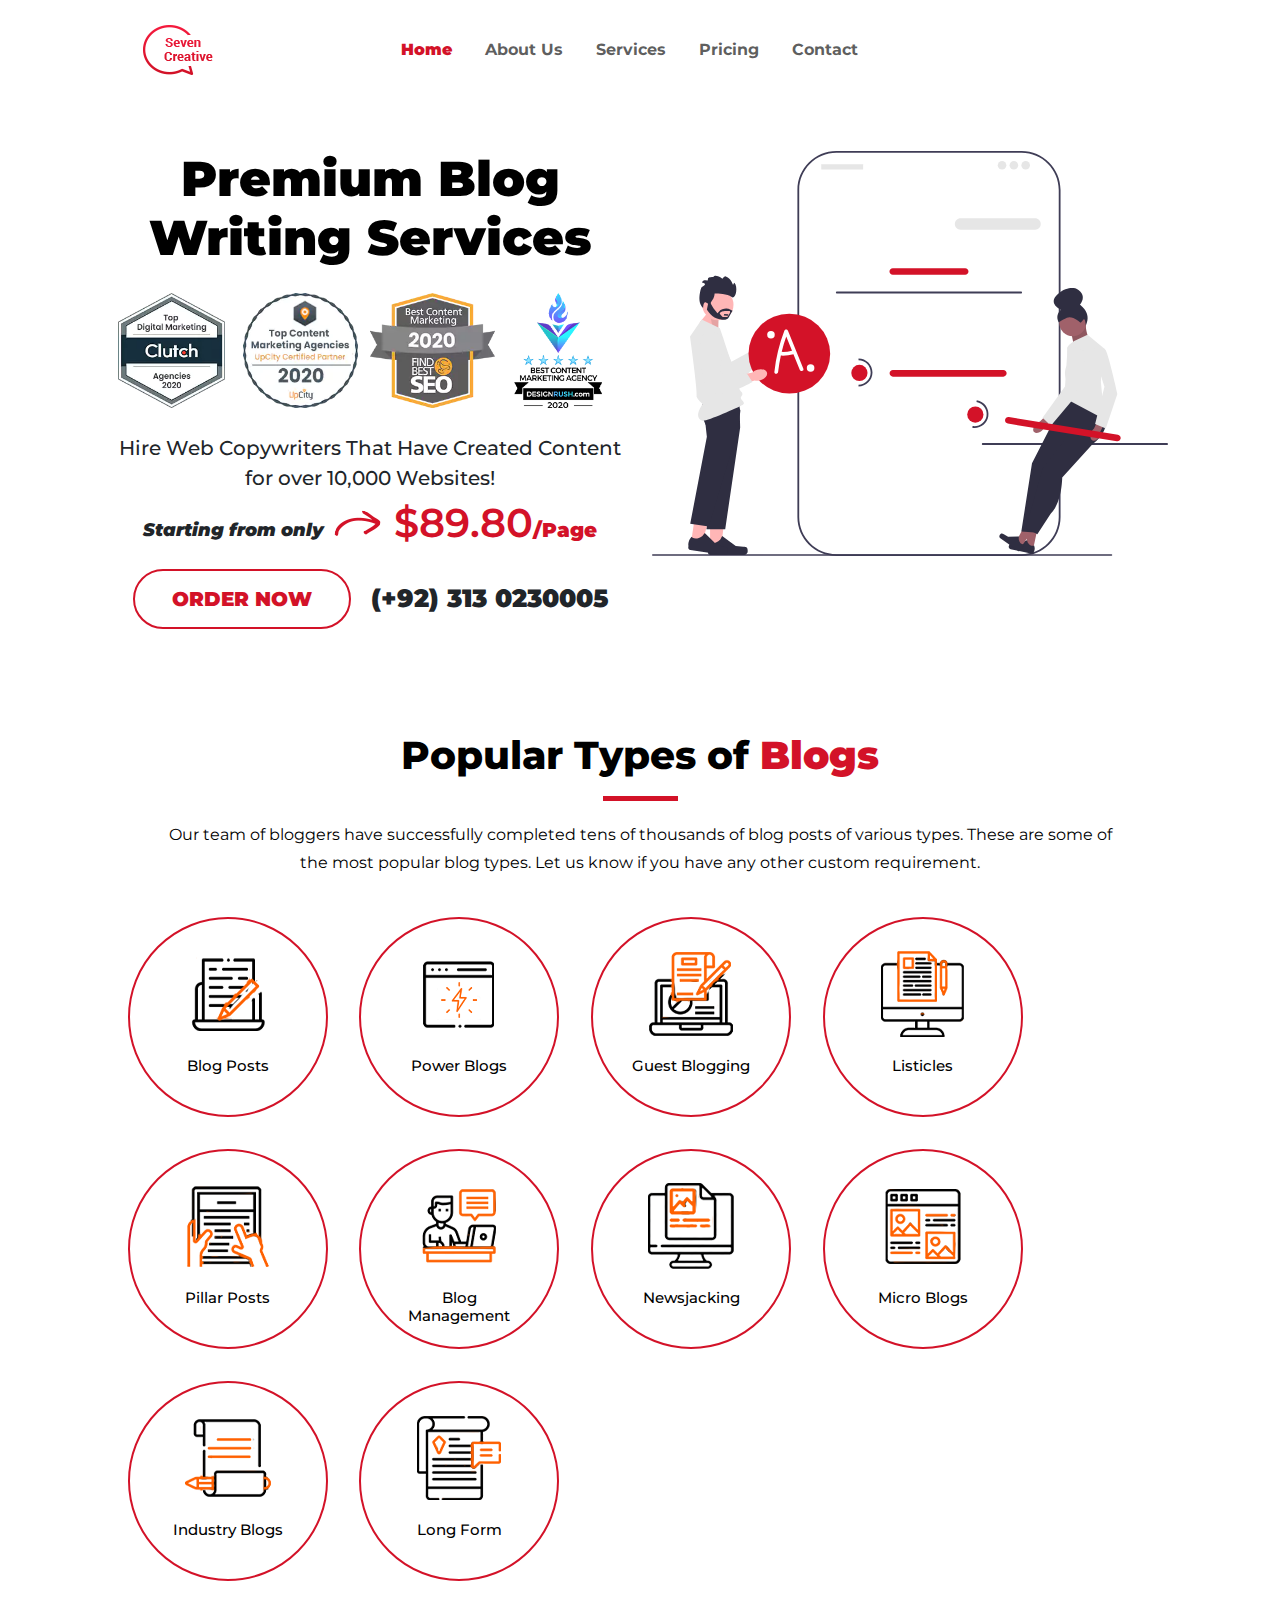
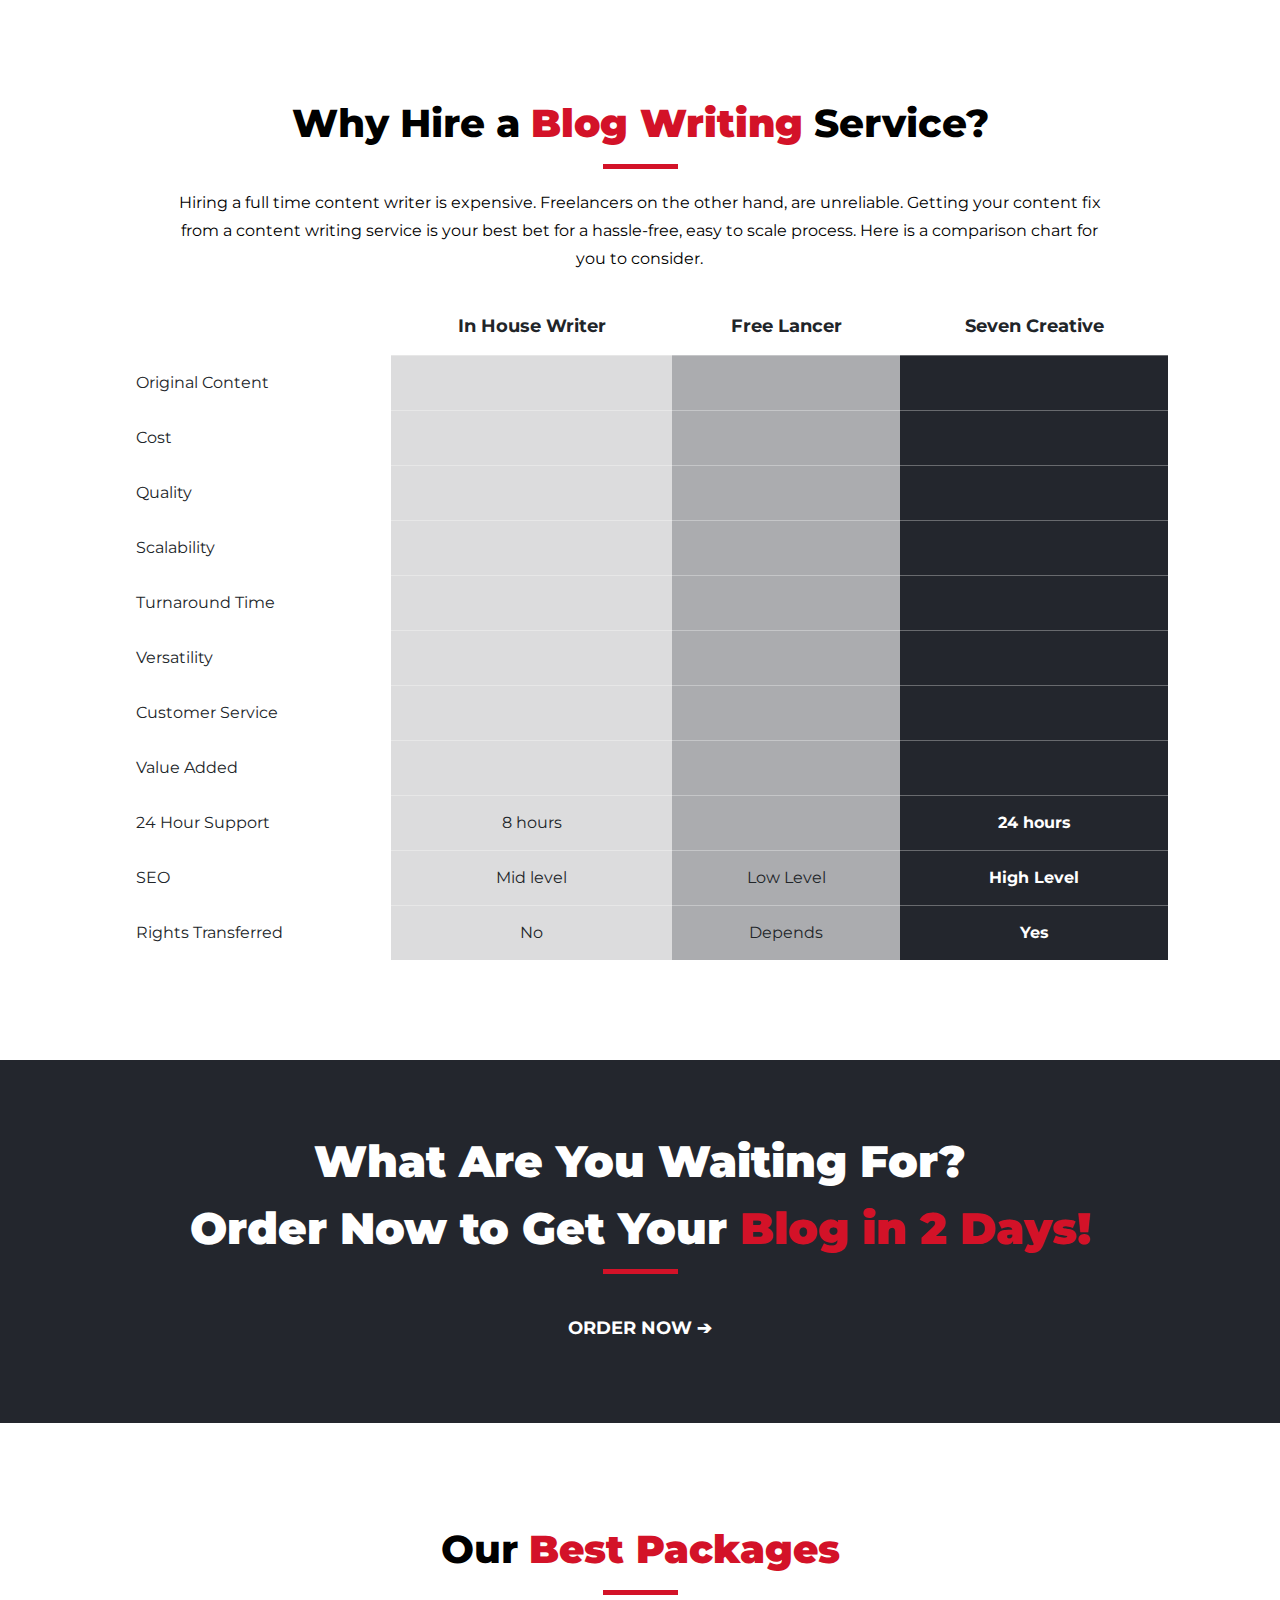
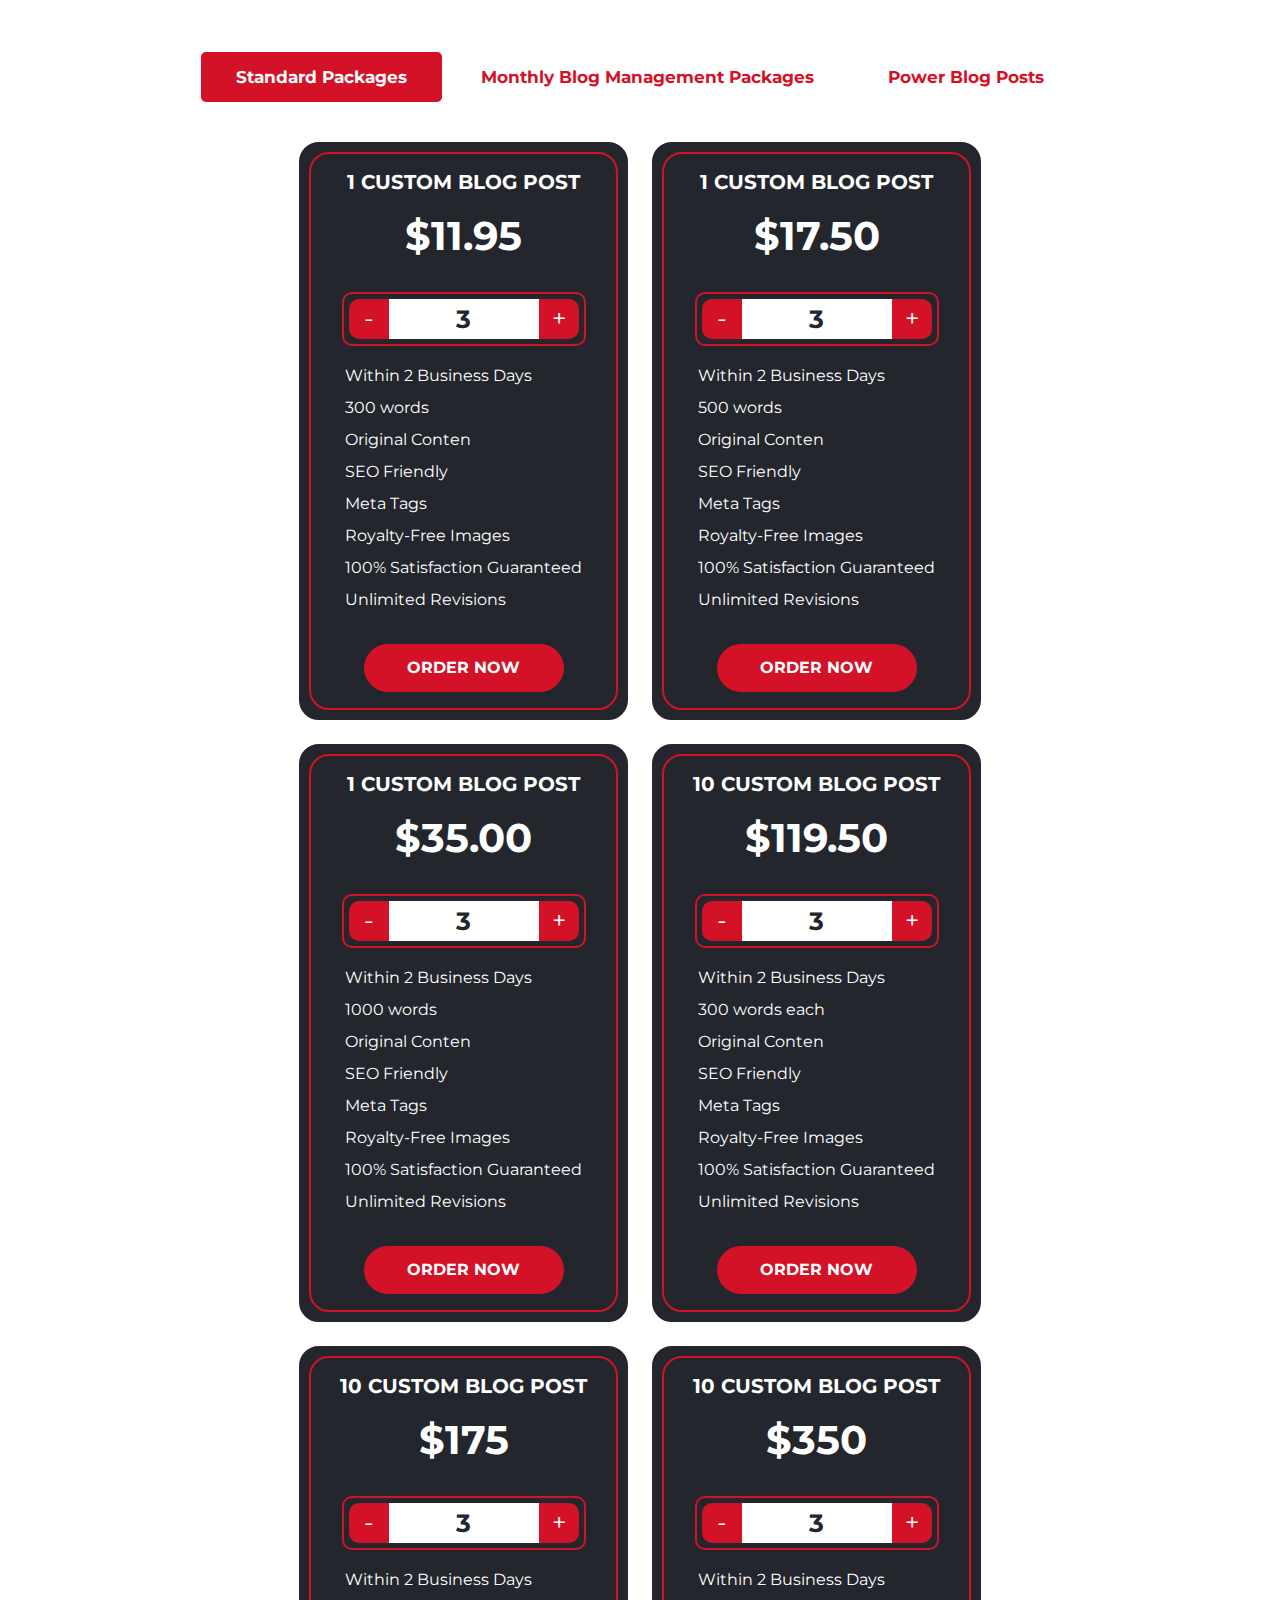
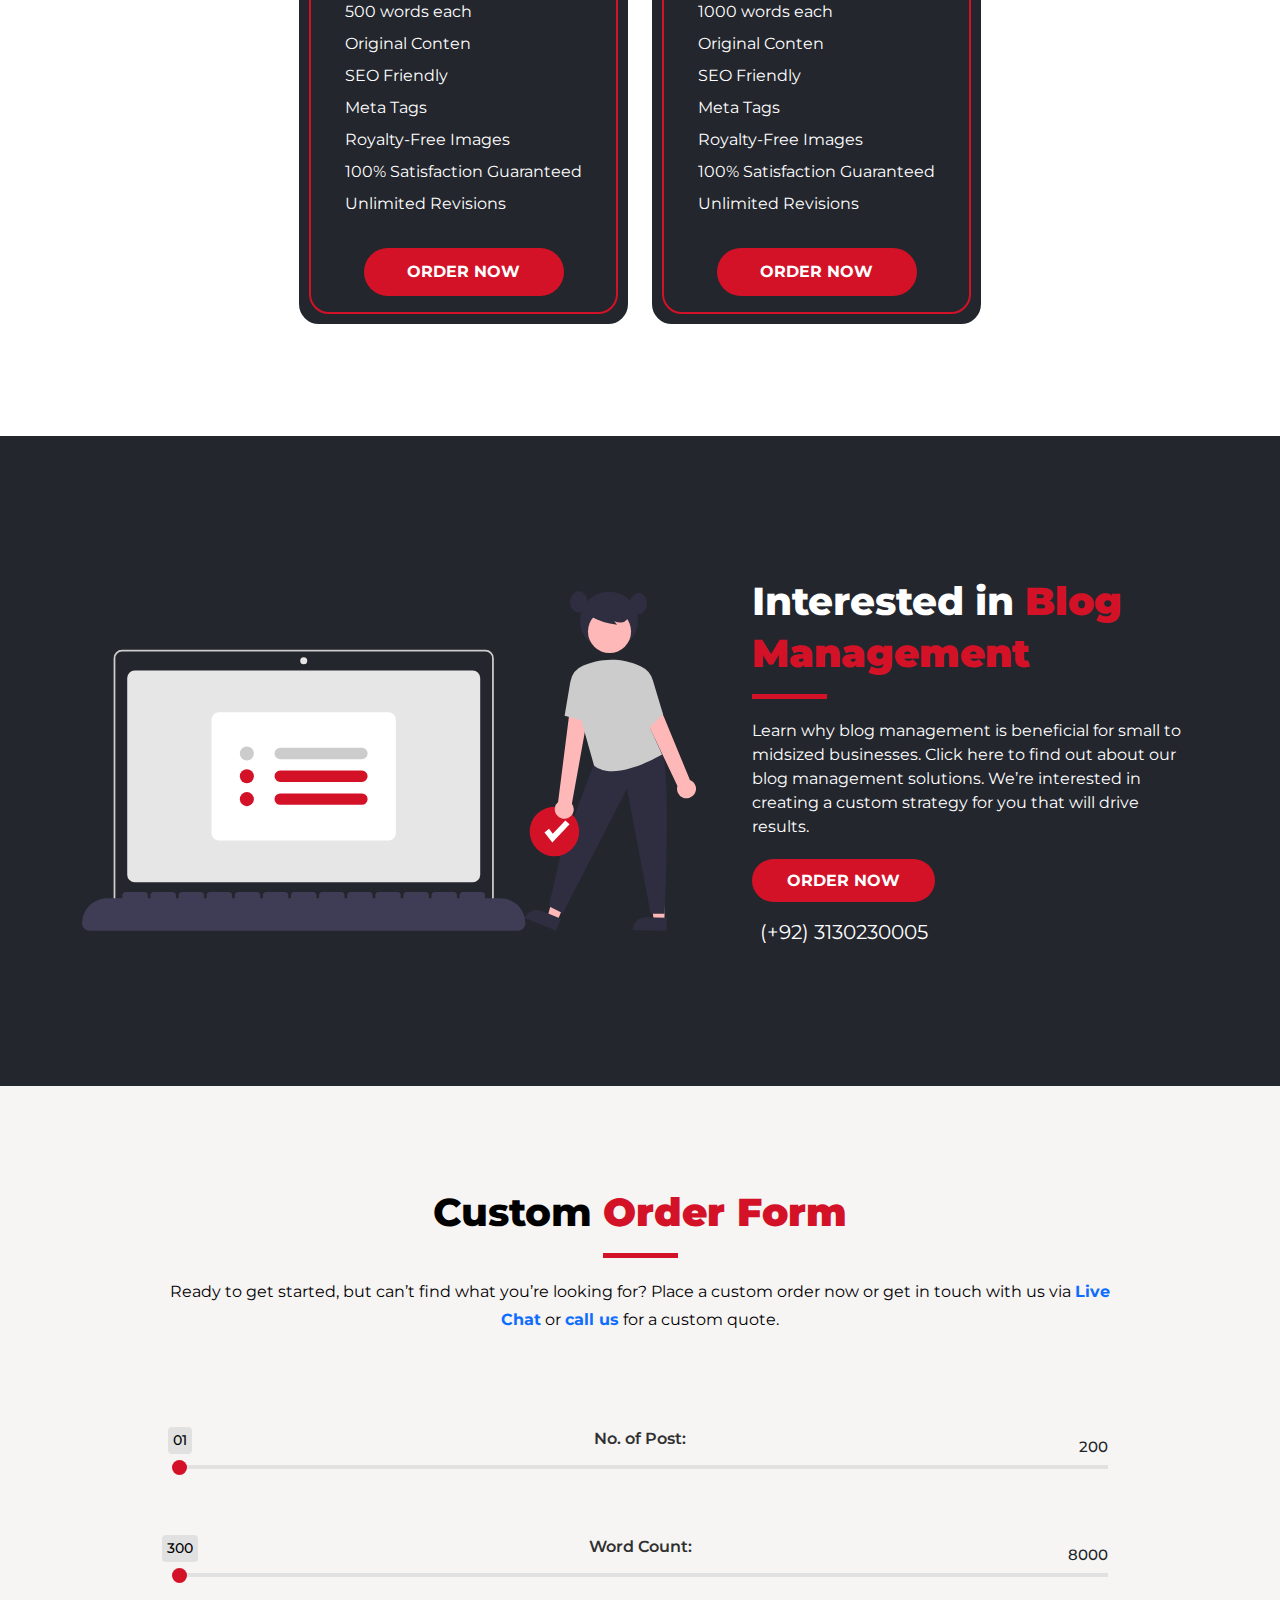
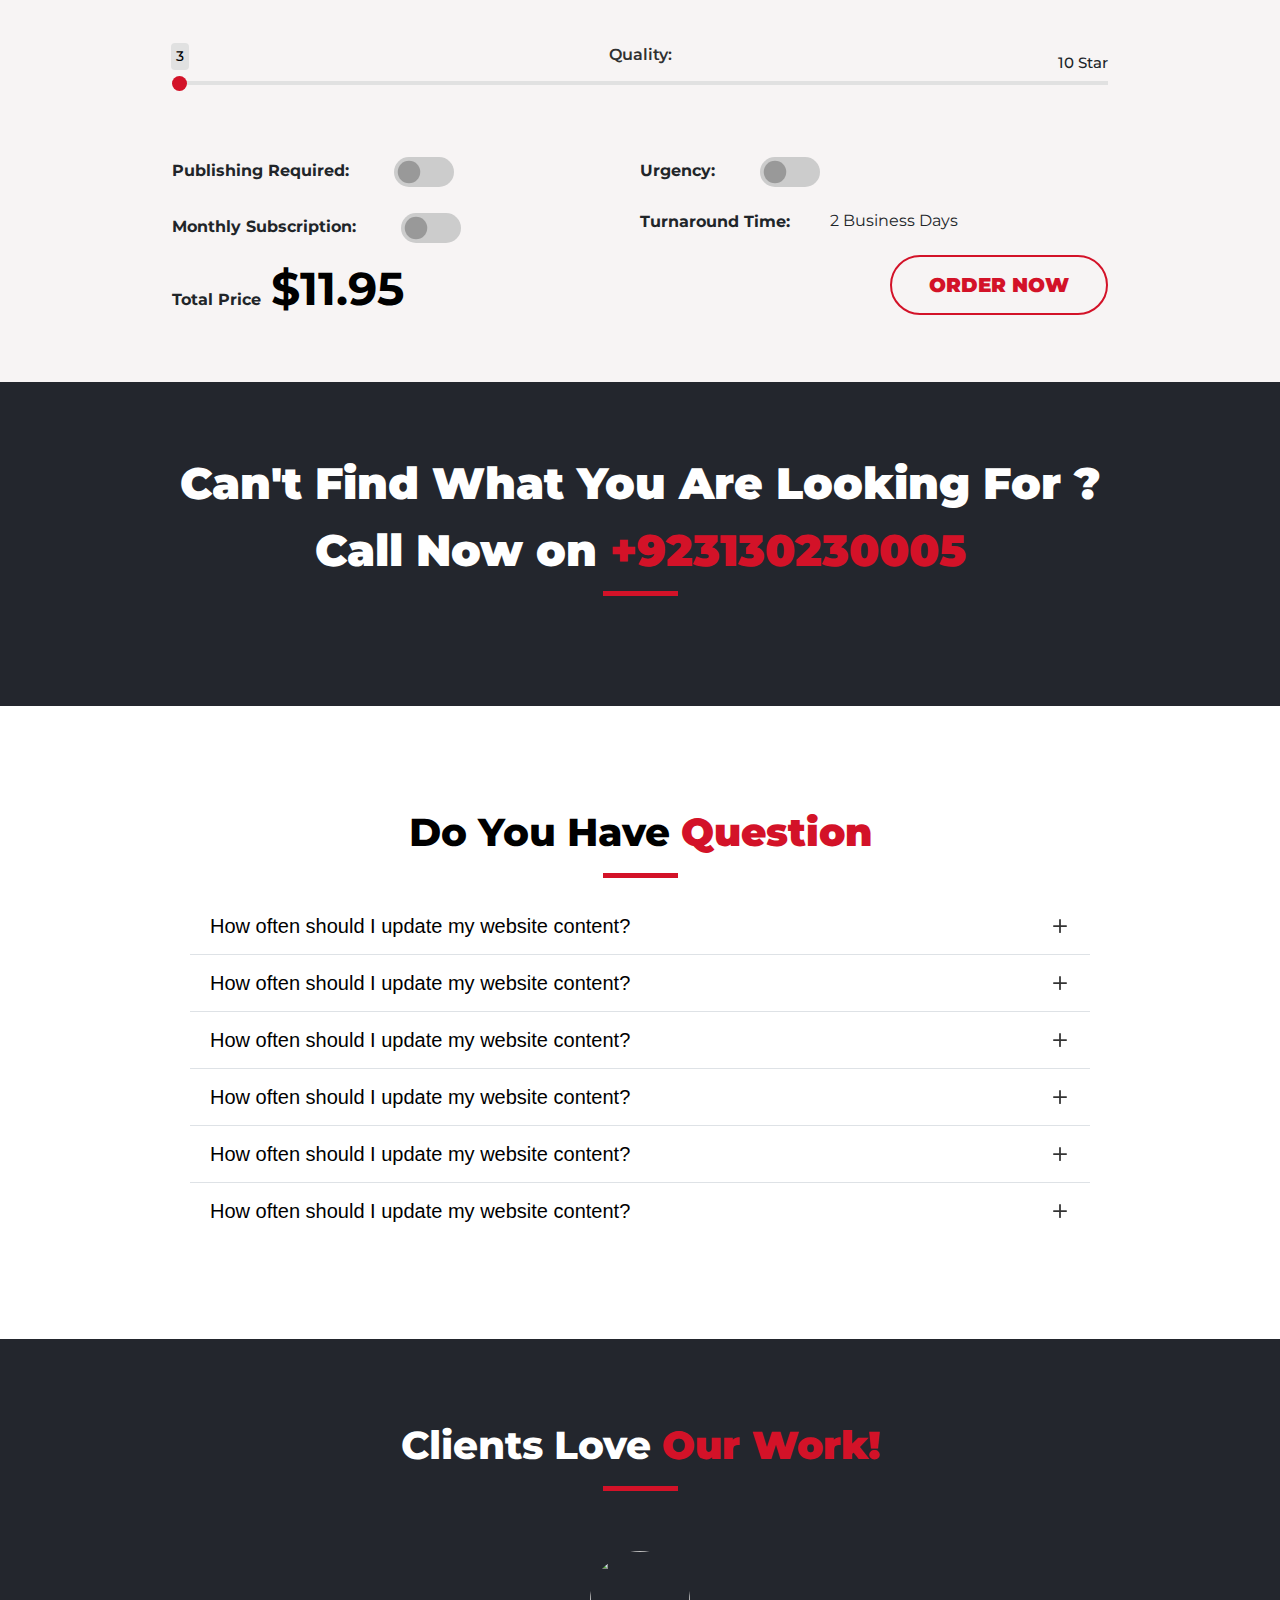
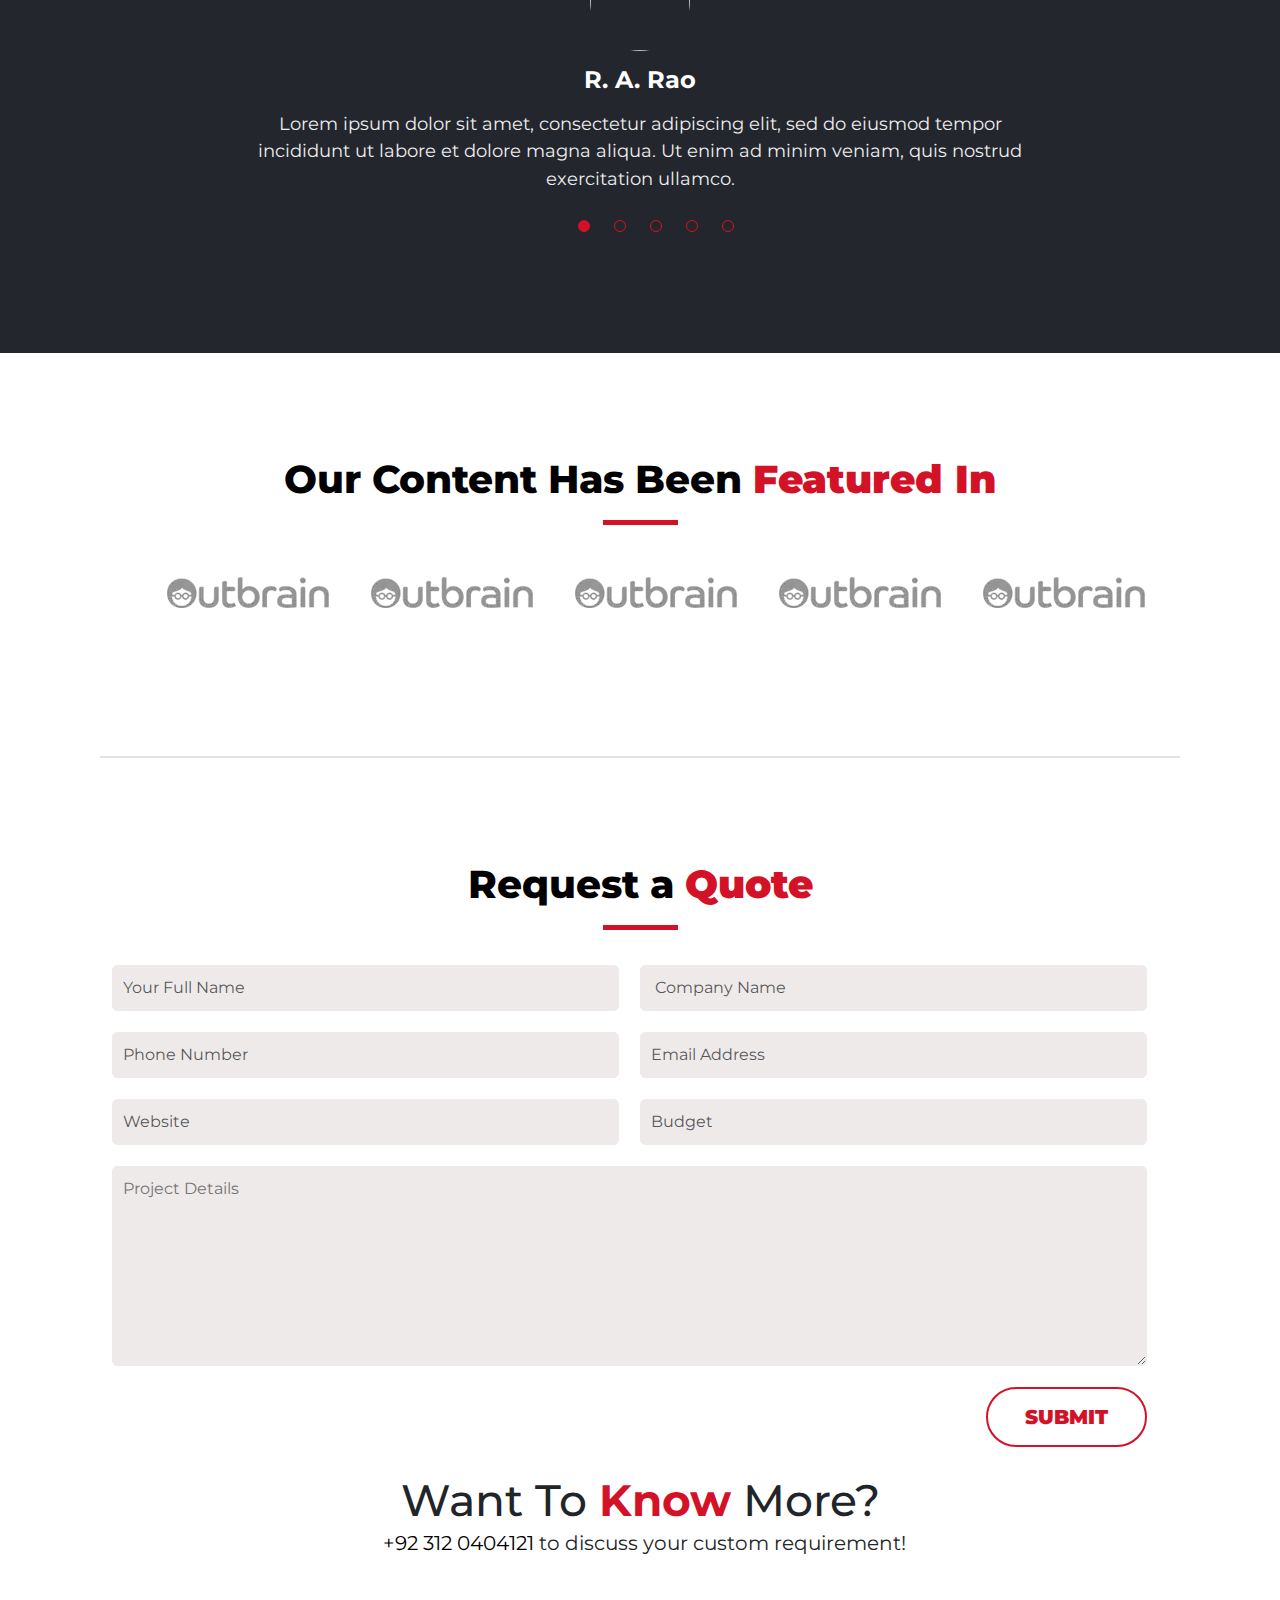
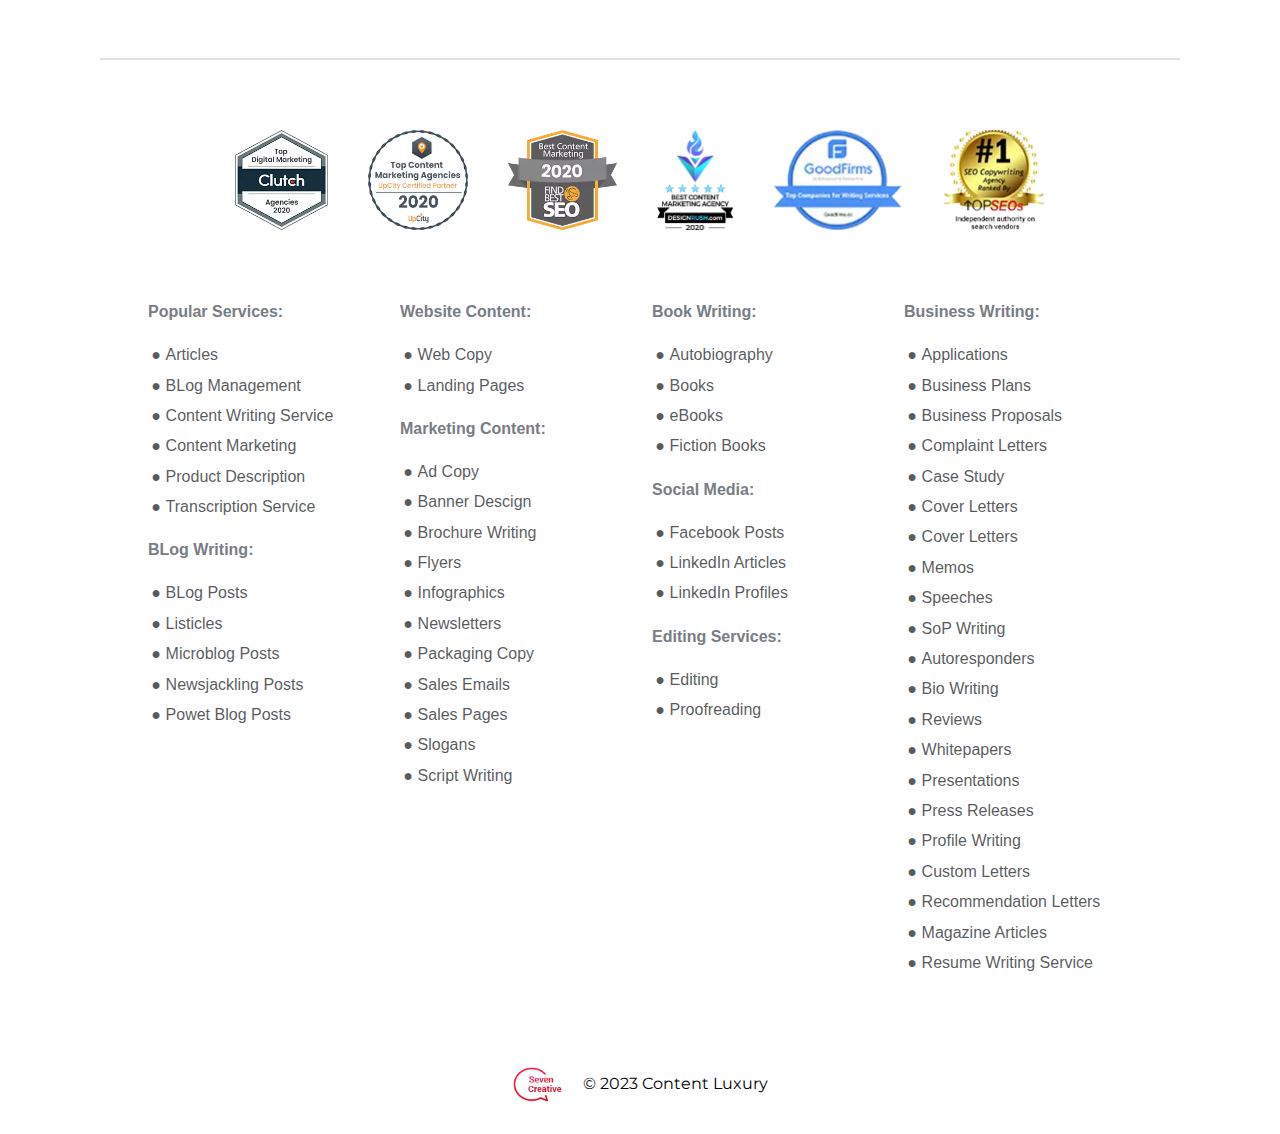
==== commit 587583a8: "blog images" ====
--- a/blog.html
+++ b/blog.html
@@ -126,53 +126,54 @@
         <!-- Blog-types -->
         <ul class="blog_type">
           <li class="blog_content">
-            <a href=""><img src="img/blog-type-1.png" width="86" height="86">
-              <h6>Blog posts</h6>
+            <a href=""><img src="img/blog/blog-type-1.png" width="86" height="86">
+              <h6>Blog Posts</h6>
             </a>
           </li>
           <li class="blog_content">
-            <a href=""><img src="img/blog-type-1.png" width="86" height="86">
-              <h6>Blog posts</h6>
+            <a href=""><img src="img/blog/blog-type-2.png" width="86" height="86">
+              <h6>Power Blogs</h6>
             </a>
           </li>
           <li class="blog_content">
-            <a href=""><img src="img/blog-type-1.png" width="86" height="86">
-              <h6>Blog posts</h6>
+            <a href=""><img src="img/blog/blog-type-3.png" width="86" height="86">
+              <h6>Guest Blogging</h6>
             </a>
           </li>
           <li class="blog_content">
-            <a href=""><img src="img/blog-type-1.png" width="86" height="86">
-              <h6>Blog posts</h6>
+            <a href=""><img src="img/blog/blog-type-4.png" width="86" height="86">
+              <h6>Listicles</h6>
             </a>
           </li>
           <li class="blog_content">
-            <a href=""><img src="img/blog-type-1.png" width="86" height="86">
-              <h6>Blog posts</h6>
+            <a href=""><img src="img/blog/blog-type-5.png" width="86" height="86">
+              <h6>Pillar Posts</h6>
             </a>
           </li>
           <li class="blog_content">
-            <a href=""><img src="img/blog-type-1.png" width="86" height="86">
-              <h6>Blog posts</h6>
+            <a href=""><img src="img/blog/blog-type-6.png" width="86" height="86">
+              <h6>Blog Management</h6>
             </a>
           </li>
           <li class="blog_content">
-            <a href=""><img src="img/blog-type-1.png" width="86" height="86">
-              <h6>Blog posts</h6>
+            <a href=""><img src="img/blog/blog-type-7.png" width="86" height="86">
+              <h6>Newsjacking</h6>
             </a>
           </li>
           <li class="blog_content">
-            <a href=""><img src="img/blog-type-1.png" width="86" height="86">
-              <h6>Blog posts</h6>
+            <a href=""><img src="img/blog/blog-type-8.png" width="86" height="86">
+              <h6>Micro Blogs</h6>
             </a>
           </li>
           <li class="blog_content">
-            <a href=""><img src="img/blog-type-1.png" width="86" height="86">
-              <h6>Blog posts</h6>
+            <a href=""><img src="img/blog/blog-type-9.png" width="86" height="86">
+              <h6>Industry Blogs</h6>
             </a>
+            
           </li>
           <li class="blog_content">
-            <a href=""><img src="img/blog-type-1.png" width="86" height="86">
-              <h6>Blog posts</h6>
+            <a href=""><img src="img/blog/blog-type-10.png" width="86" height="86">
+              <h6>Long Form</h6>
             </a>
           </li>
           <div class="clear_fix"></div>
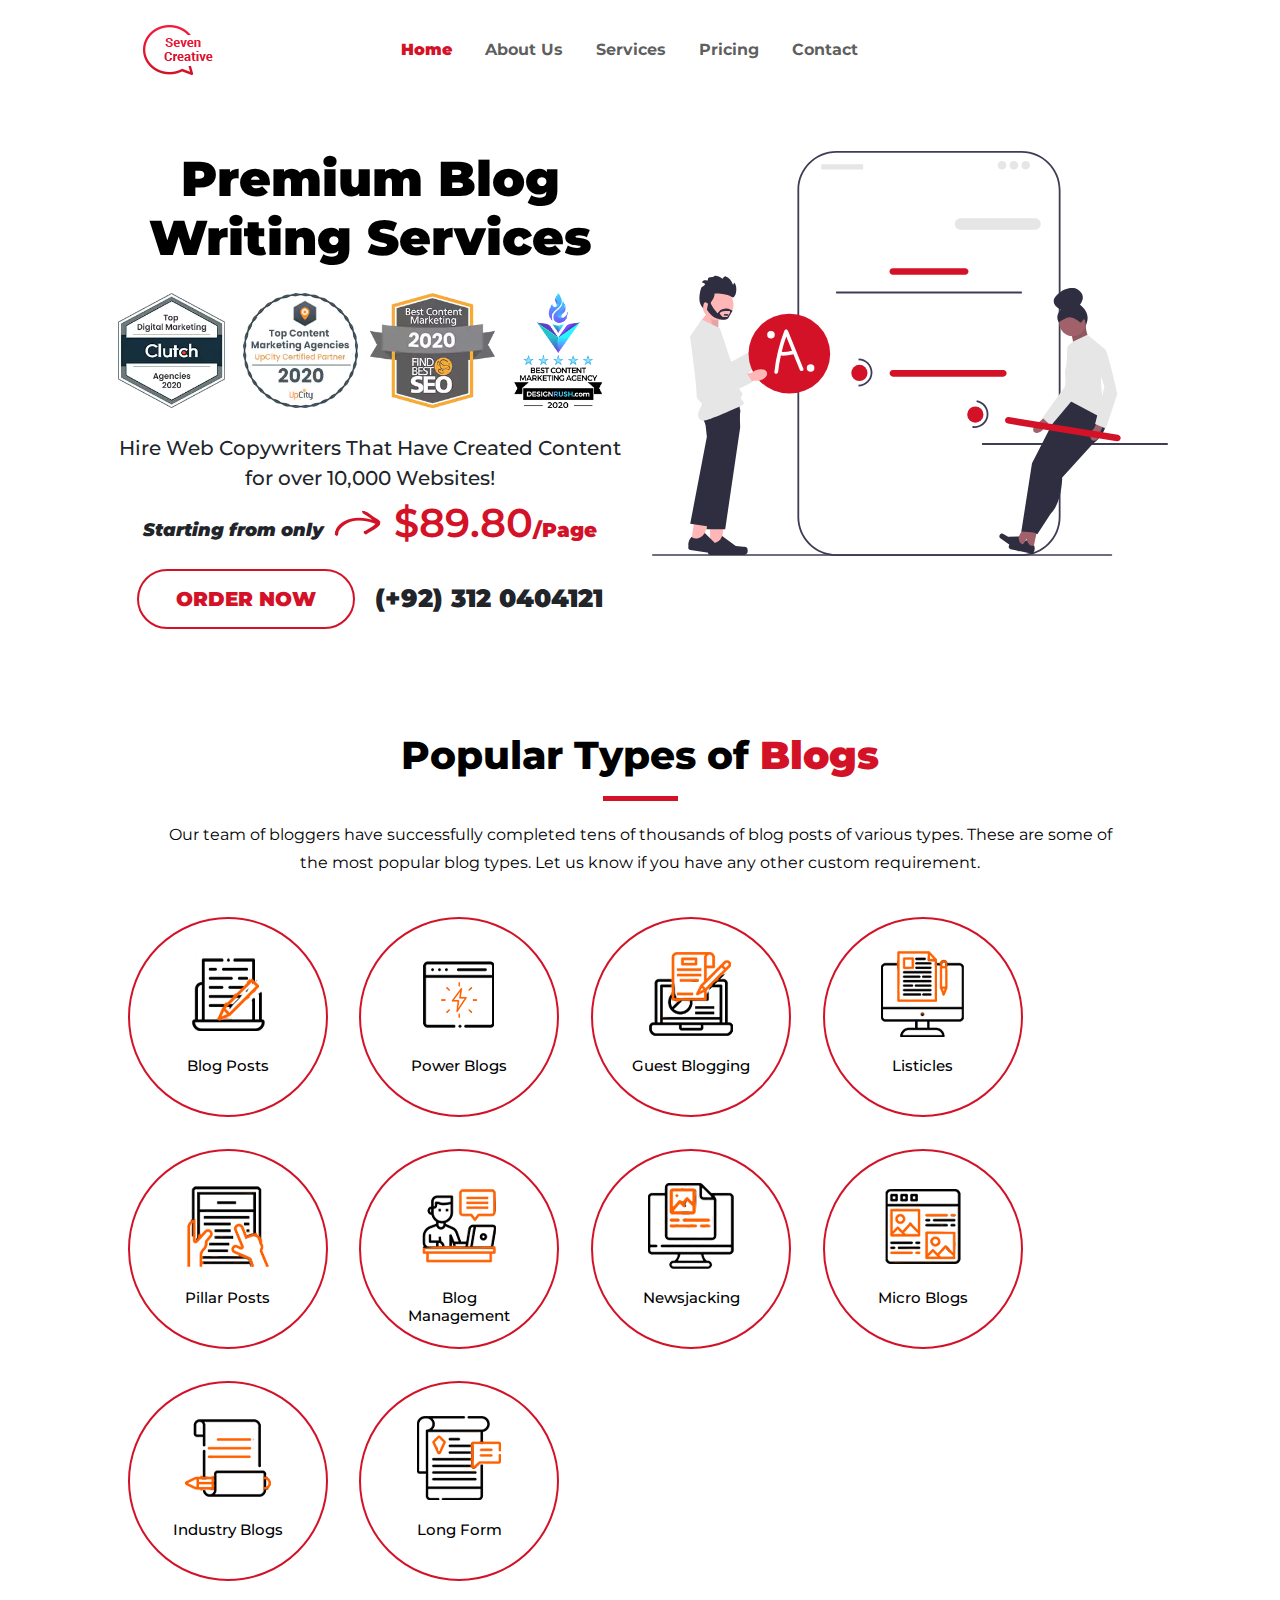
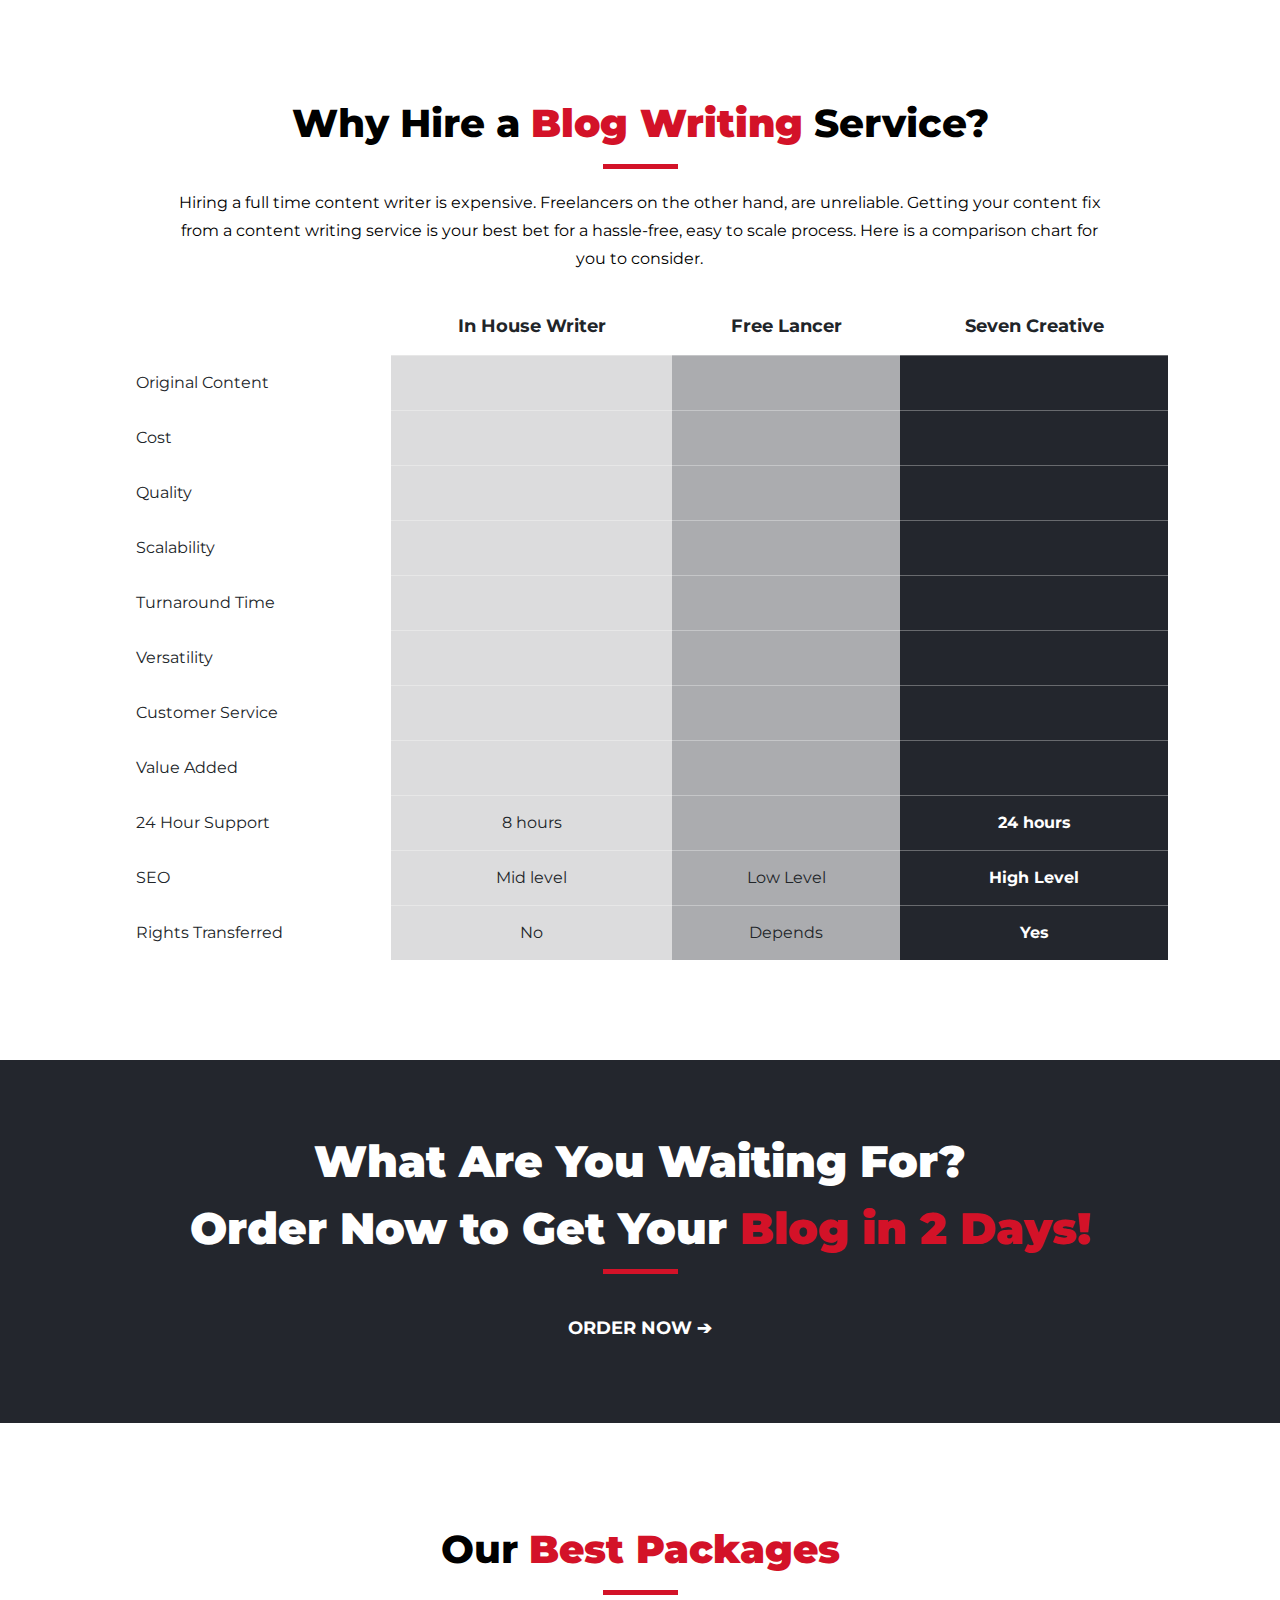
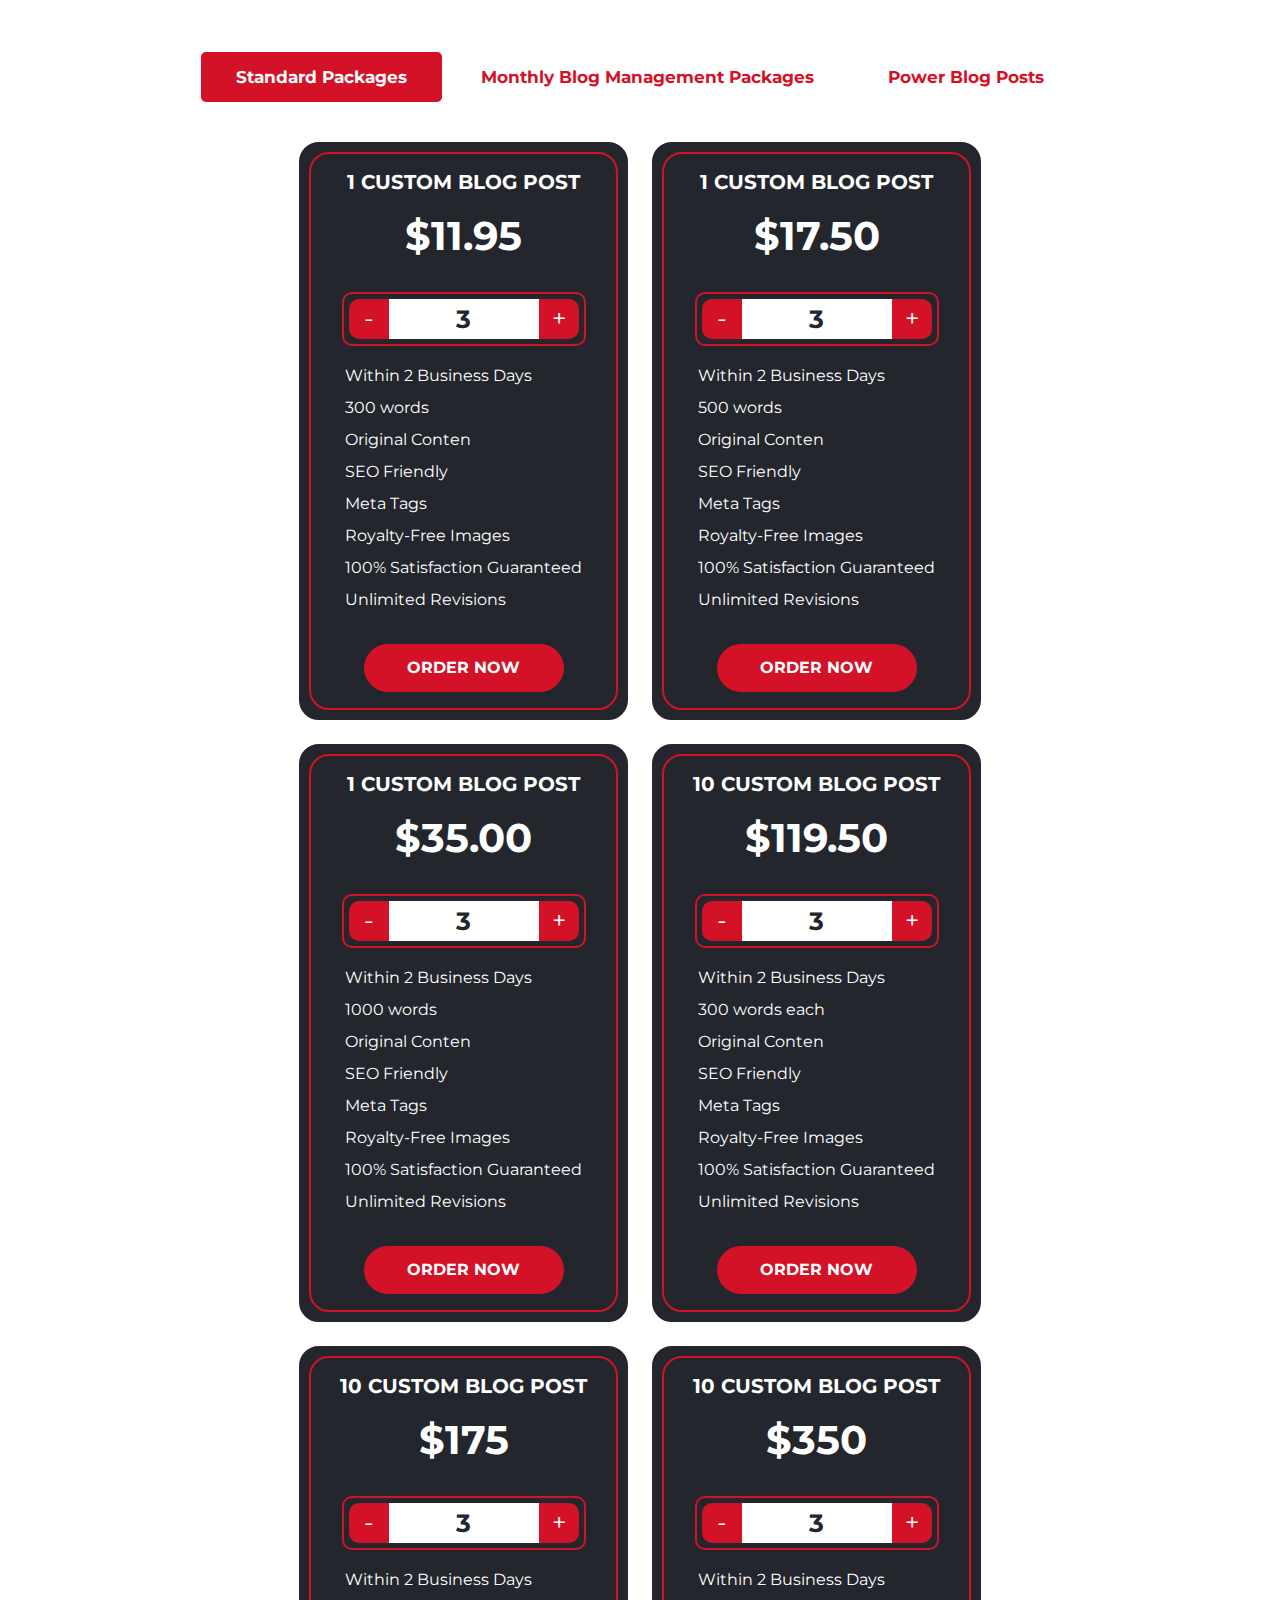
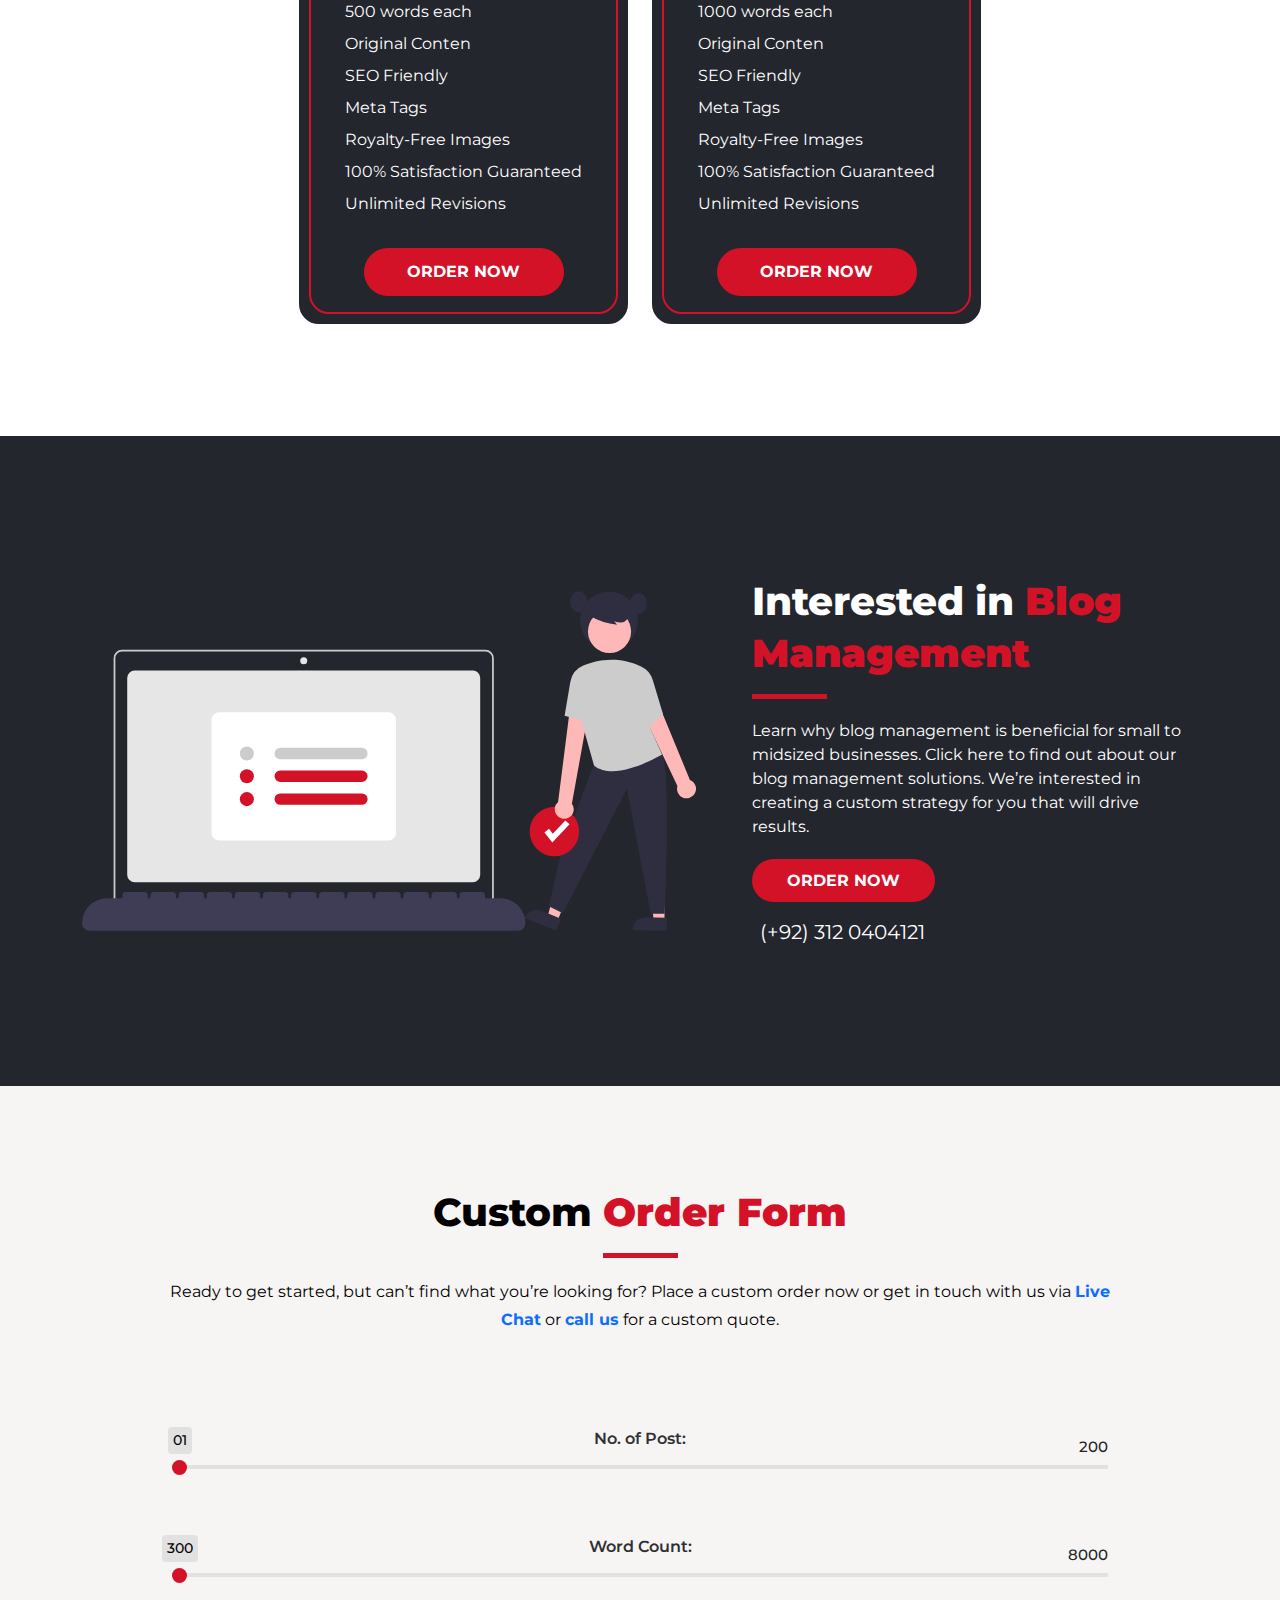
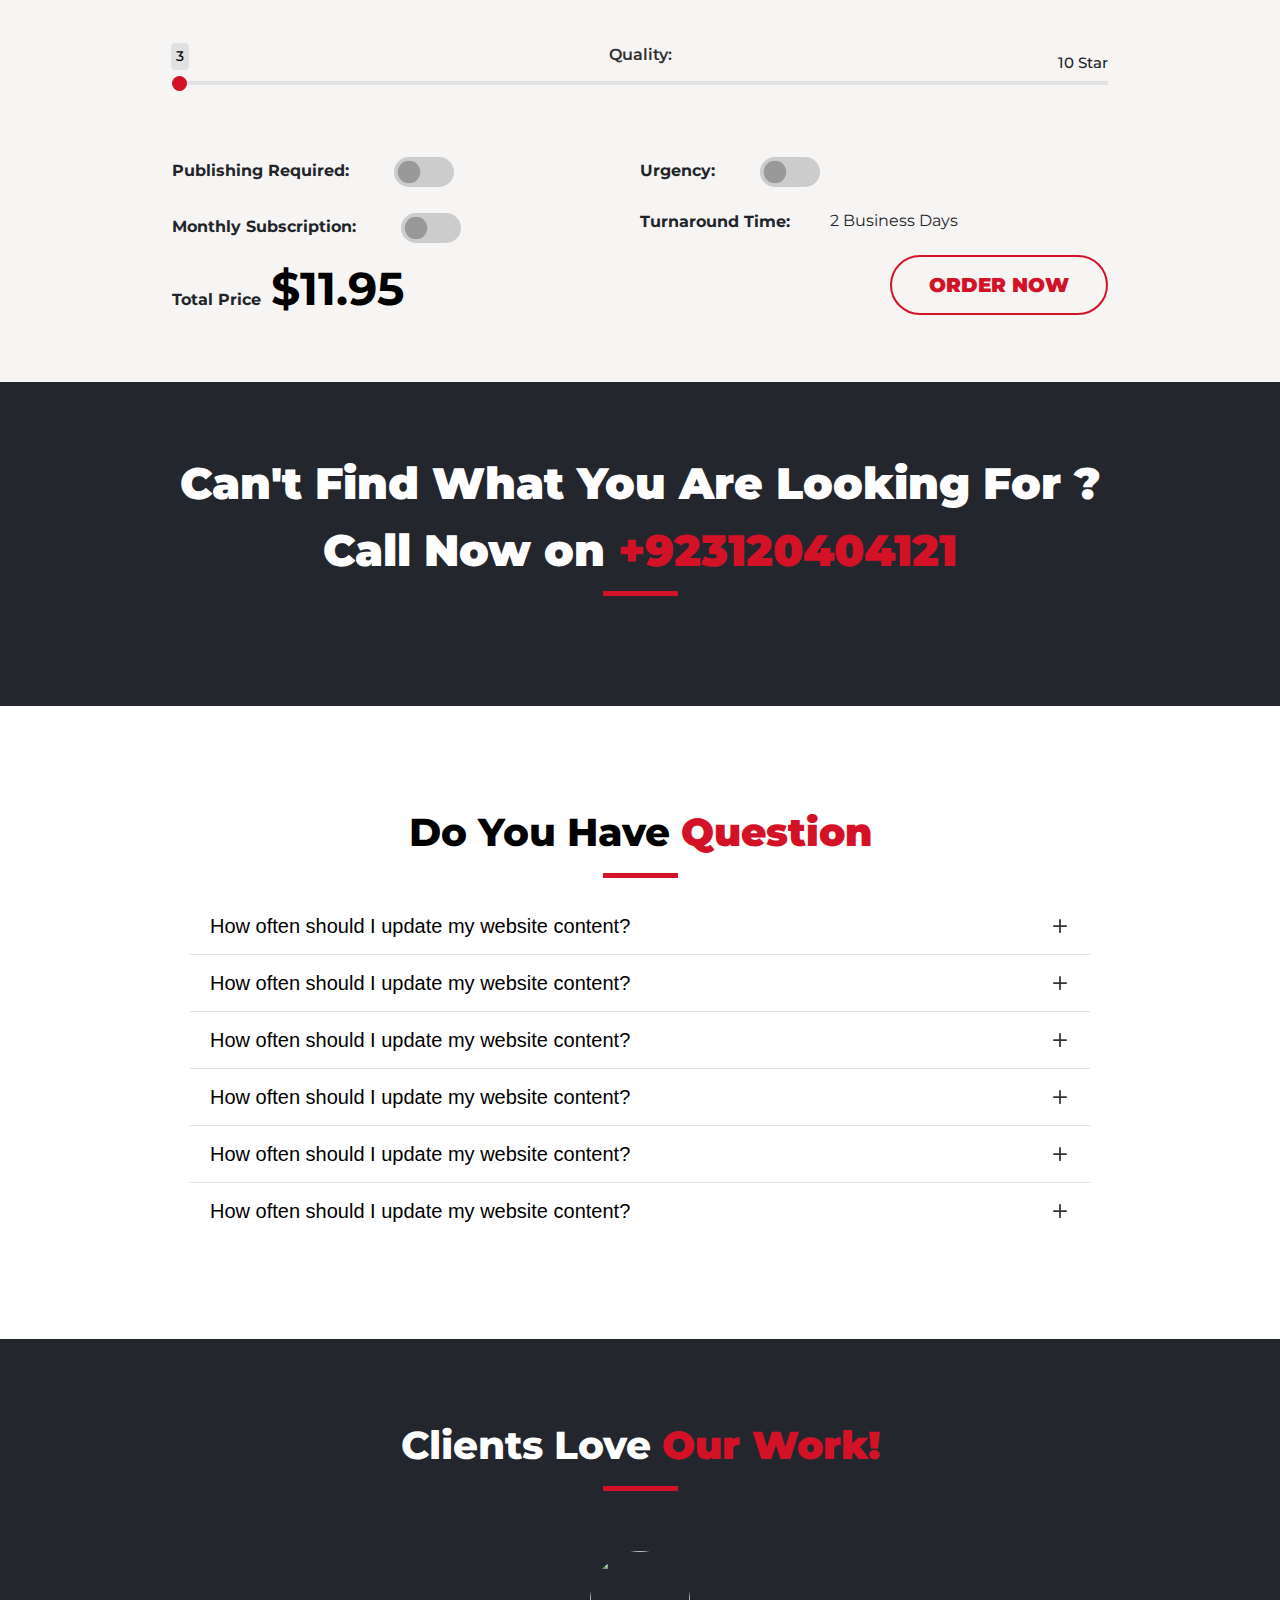
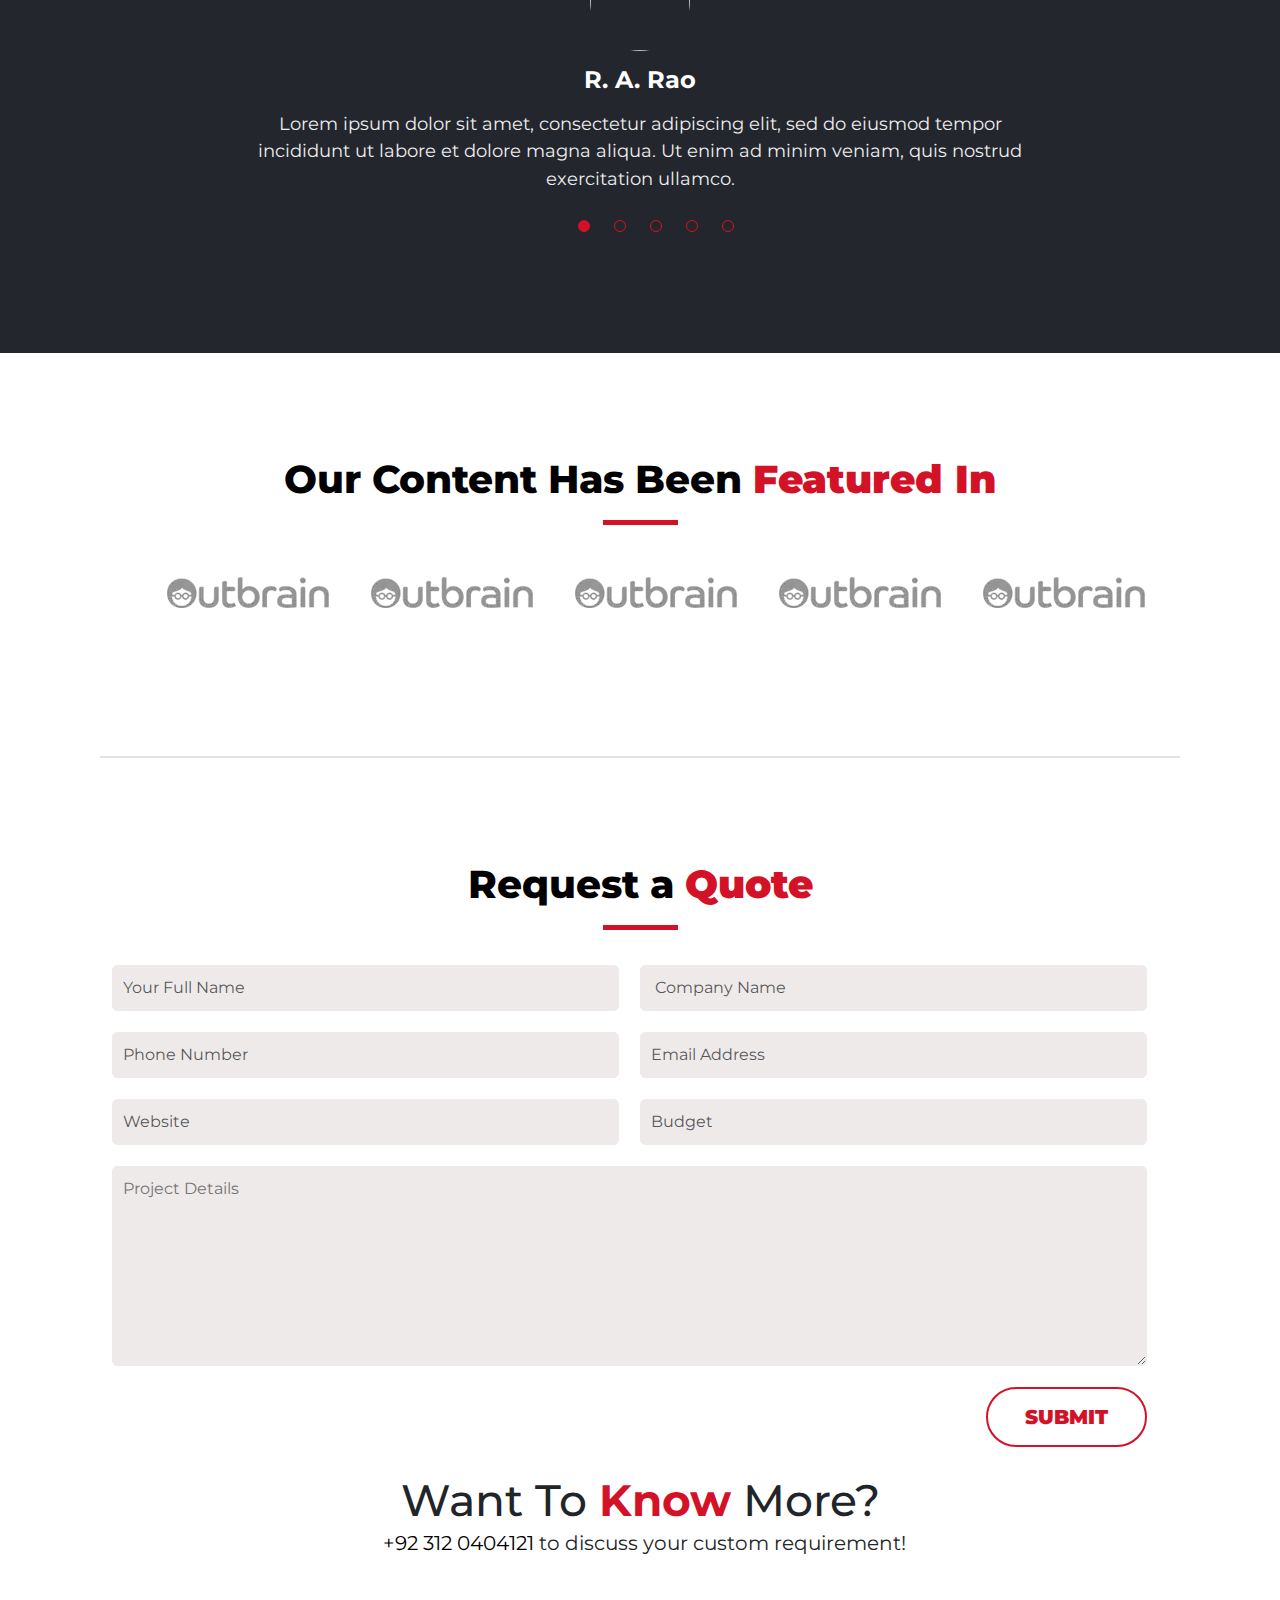
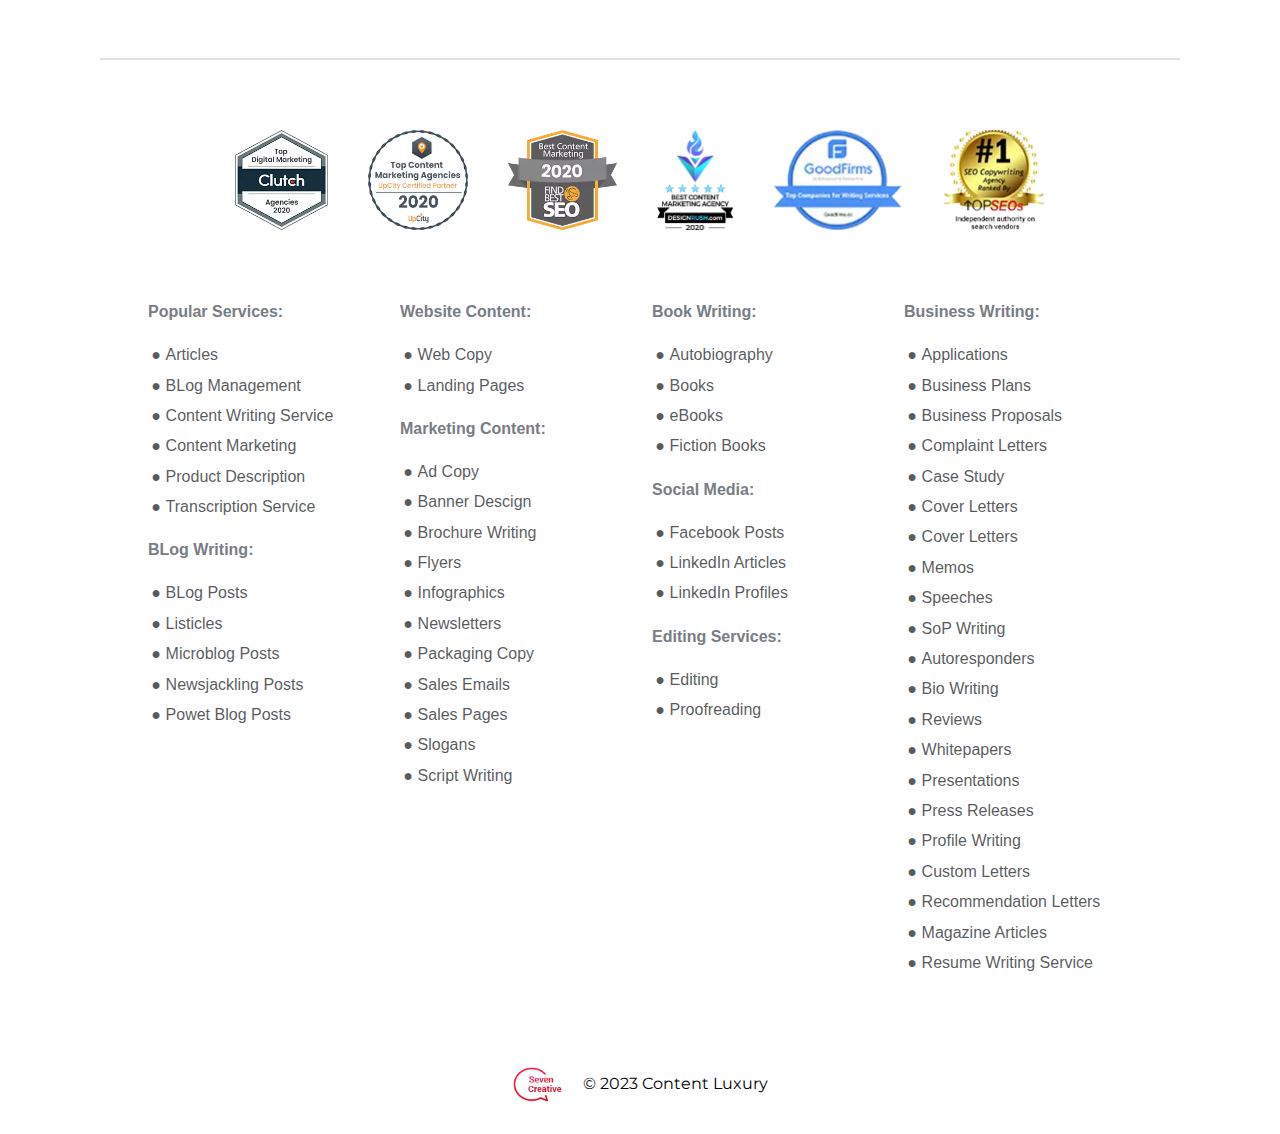
==== commit 5b97e25b: "update" ====
--- a/blog.html
+++ b/blog.html
@@ -91,7 +91,7 @@
             </div>
             <div class="button_wrapper ">
               <a href="#" class="button">Order now</a>
-              <div class="contact_wrapper"><i class="fa-solid fa-phone"></i><span> (+92) 313 0230005</span></div>
+              <div class="contact_wrapper"><i class="fa-solid fa-phone"></i><span> (+92) 312 0404121</span></div>
             </div>
 
 
@@ -724,7 +724,7 @@
           <a href="#" class="button">Order Now</a>
           <br>
           <br>
-          <a href="javascript:void(0)" class="phone"><i class="fas fa-phone me-2"></i>(+92) 3130230005</a>
+          <a href="javascript:void(0)" class="phone"><i class="fas fa-phone me-2"></i>(+92) 312 0404121</a>
 
 
         </div>
@@ -858,7 +858,7 @@
         <!-- title -->
         <div class="title_wrapper">
           <h2 class="theme_title center">
-            Call Now on <span>+923130230005</span>
+            Call Now on <span>+923120404121</span>
           </h2>
         </div>
         <!-- title -->
@@ -1140,7 +1140,7 @@
           </div>
           <div class="cta">
             <h3>Want To <span>Know</span> More?</h3>
-            <p><i class="fas fa-phone me-2  clr_span"></i><a href="tel:+923130230005">+92 312 0404121</a> to discuss your
+            <p><i class="fas fa-phone me-2  clr_span"></i><a href="tel:+923120404121">+92 312 0404121</a> to discuss your
               custom requirement!</p>
           </div>
         </div>
